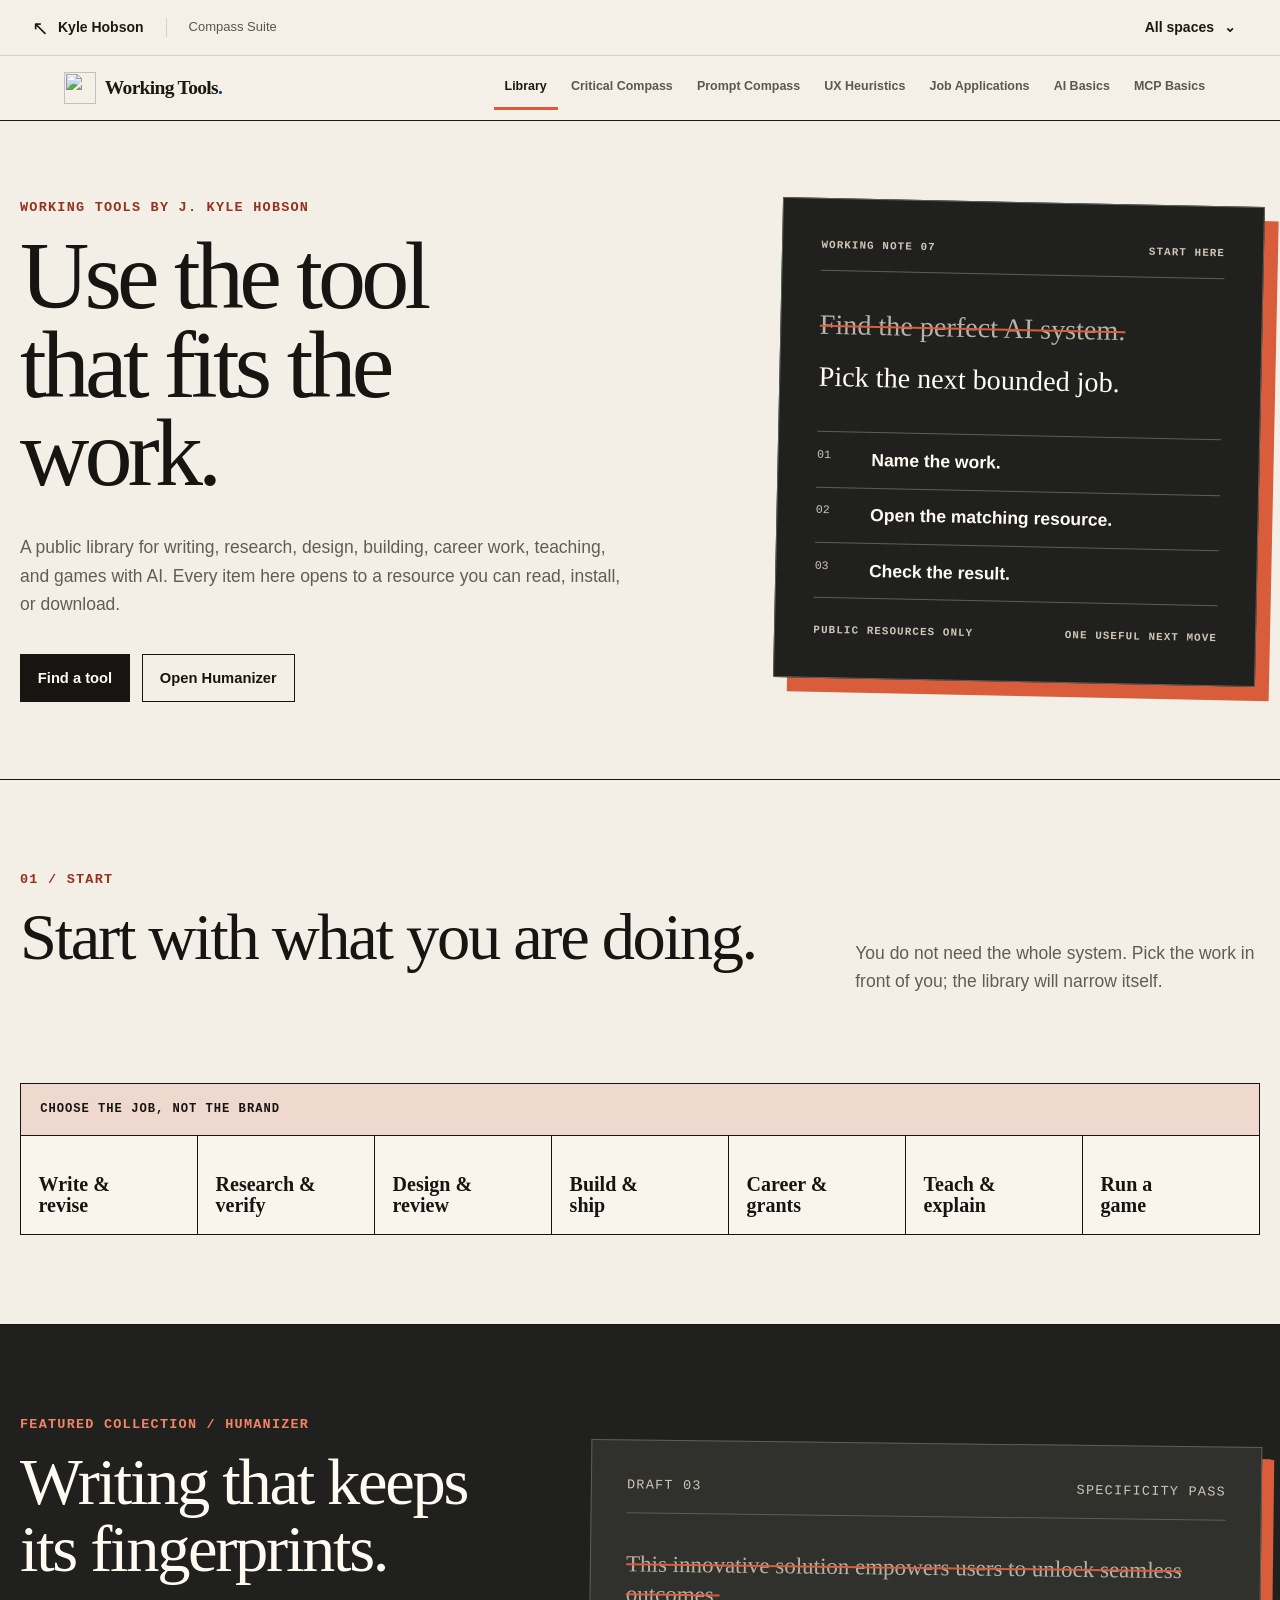
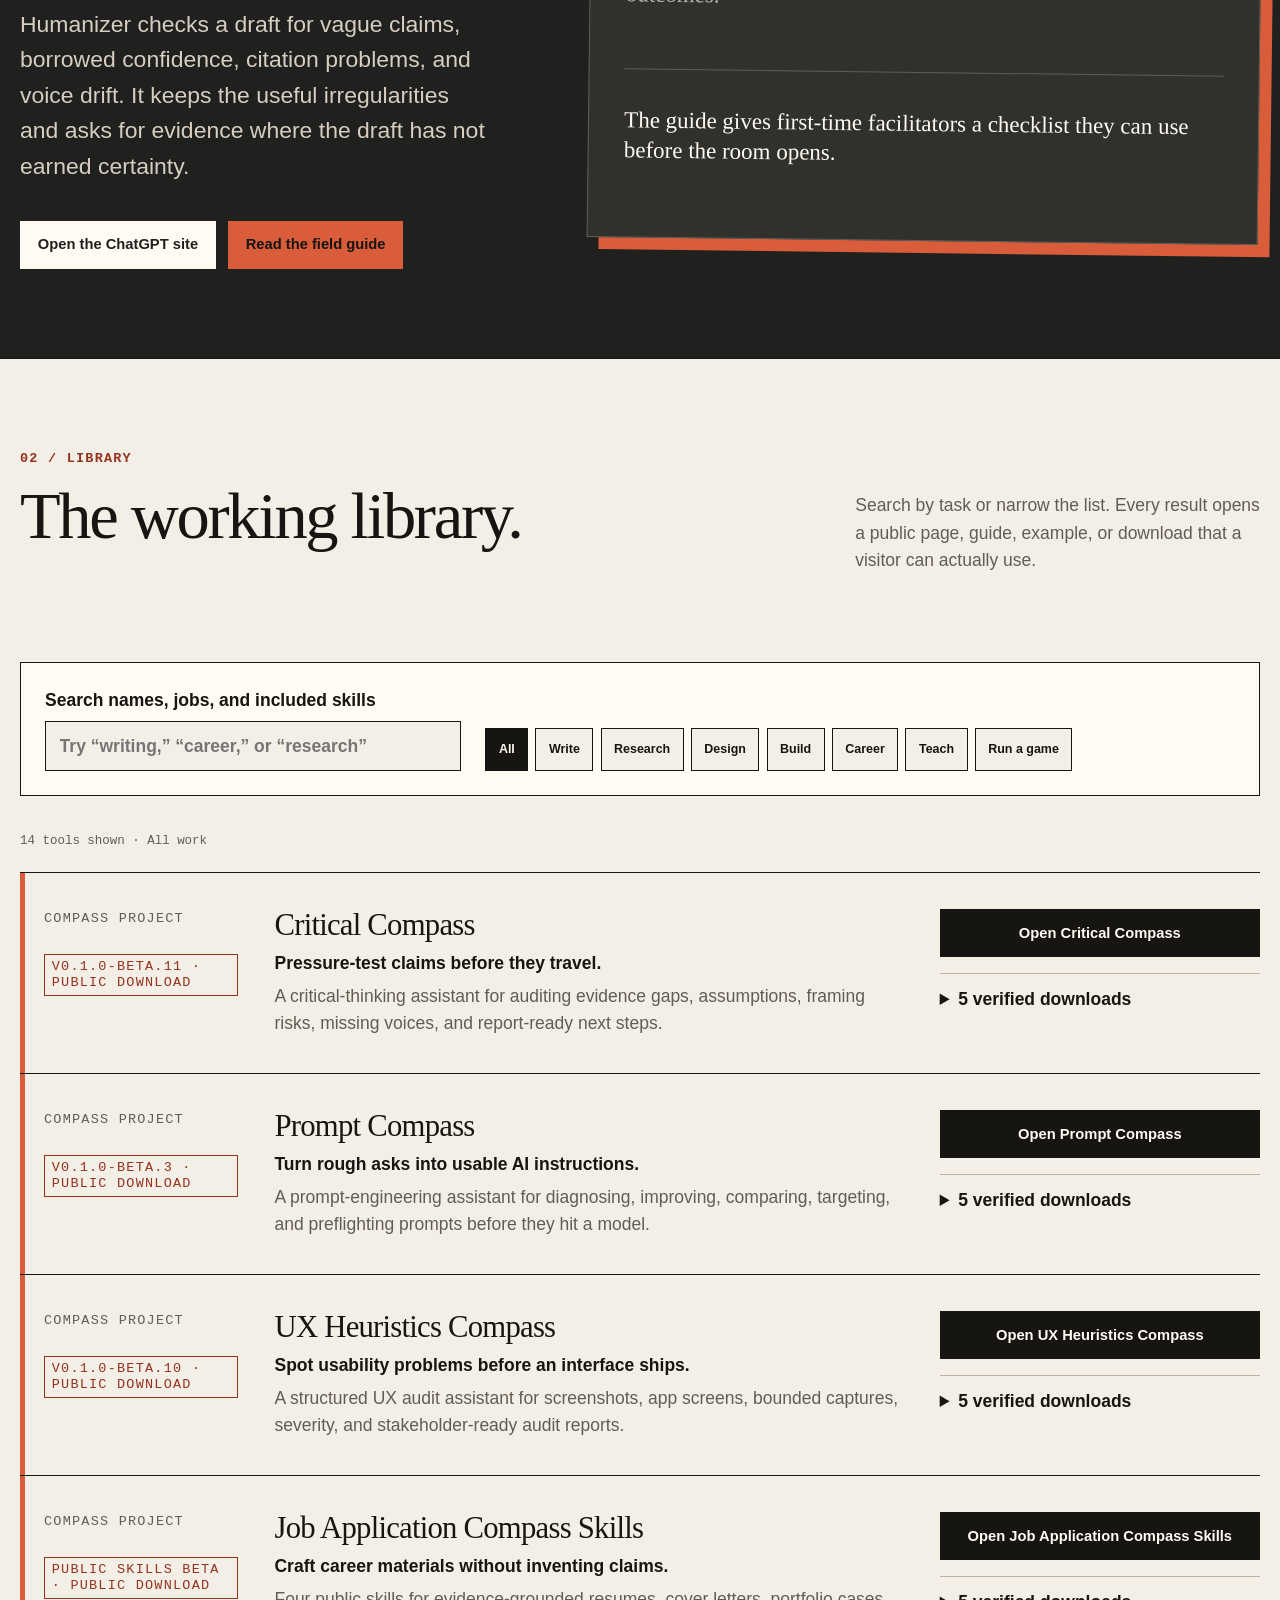
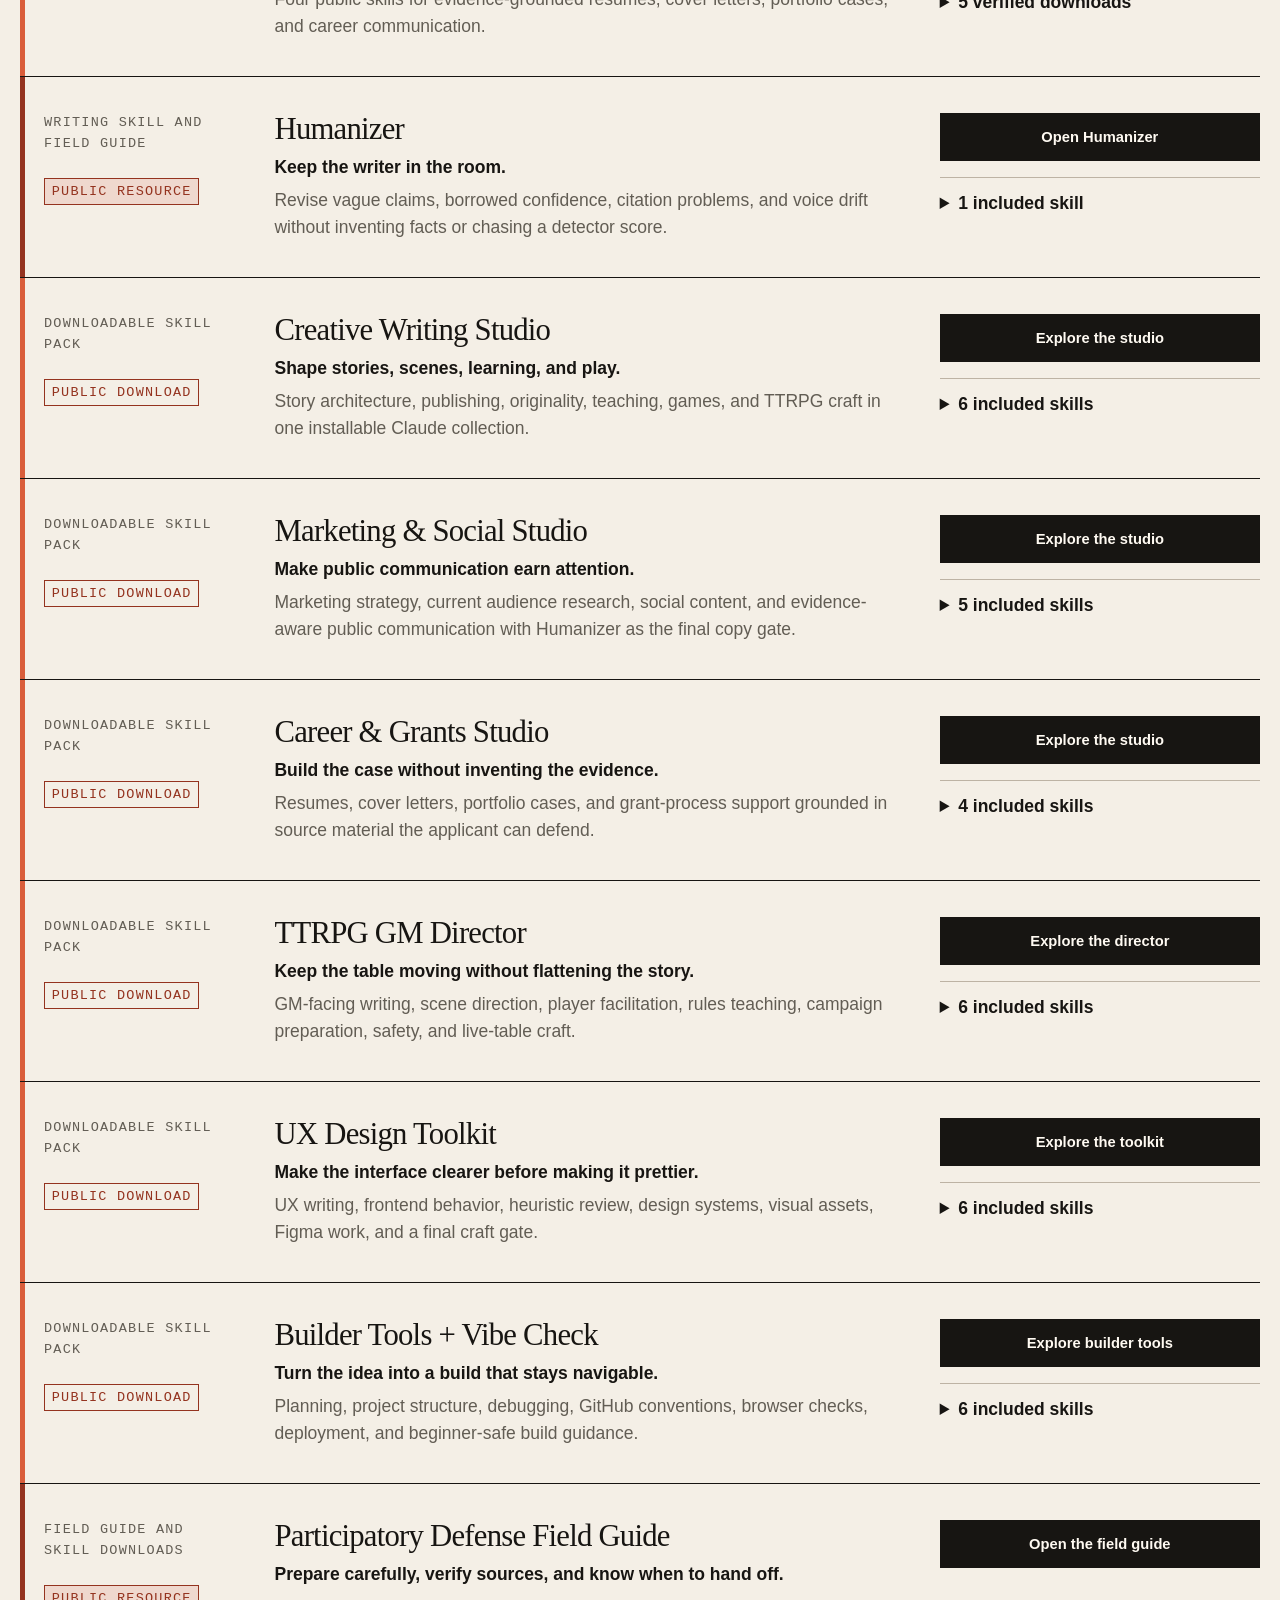
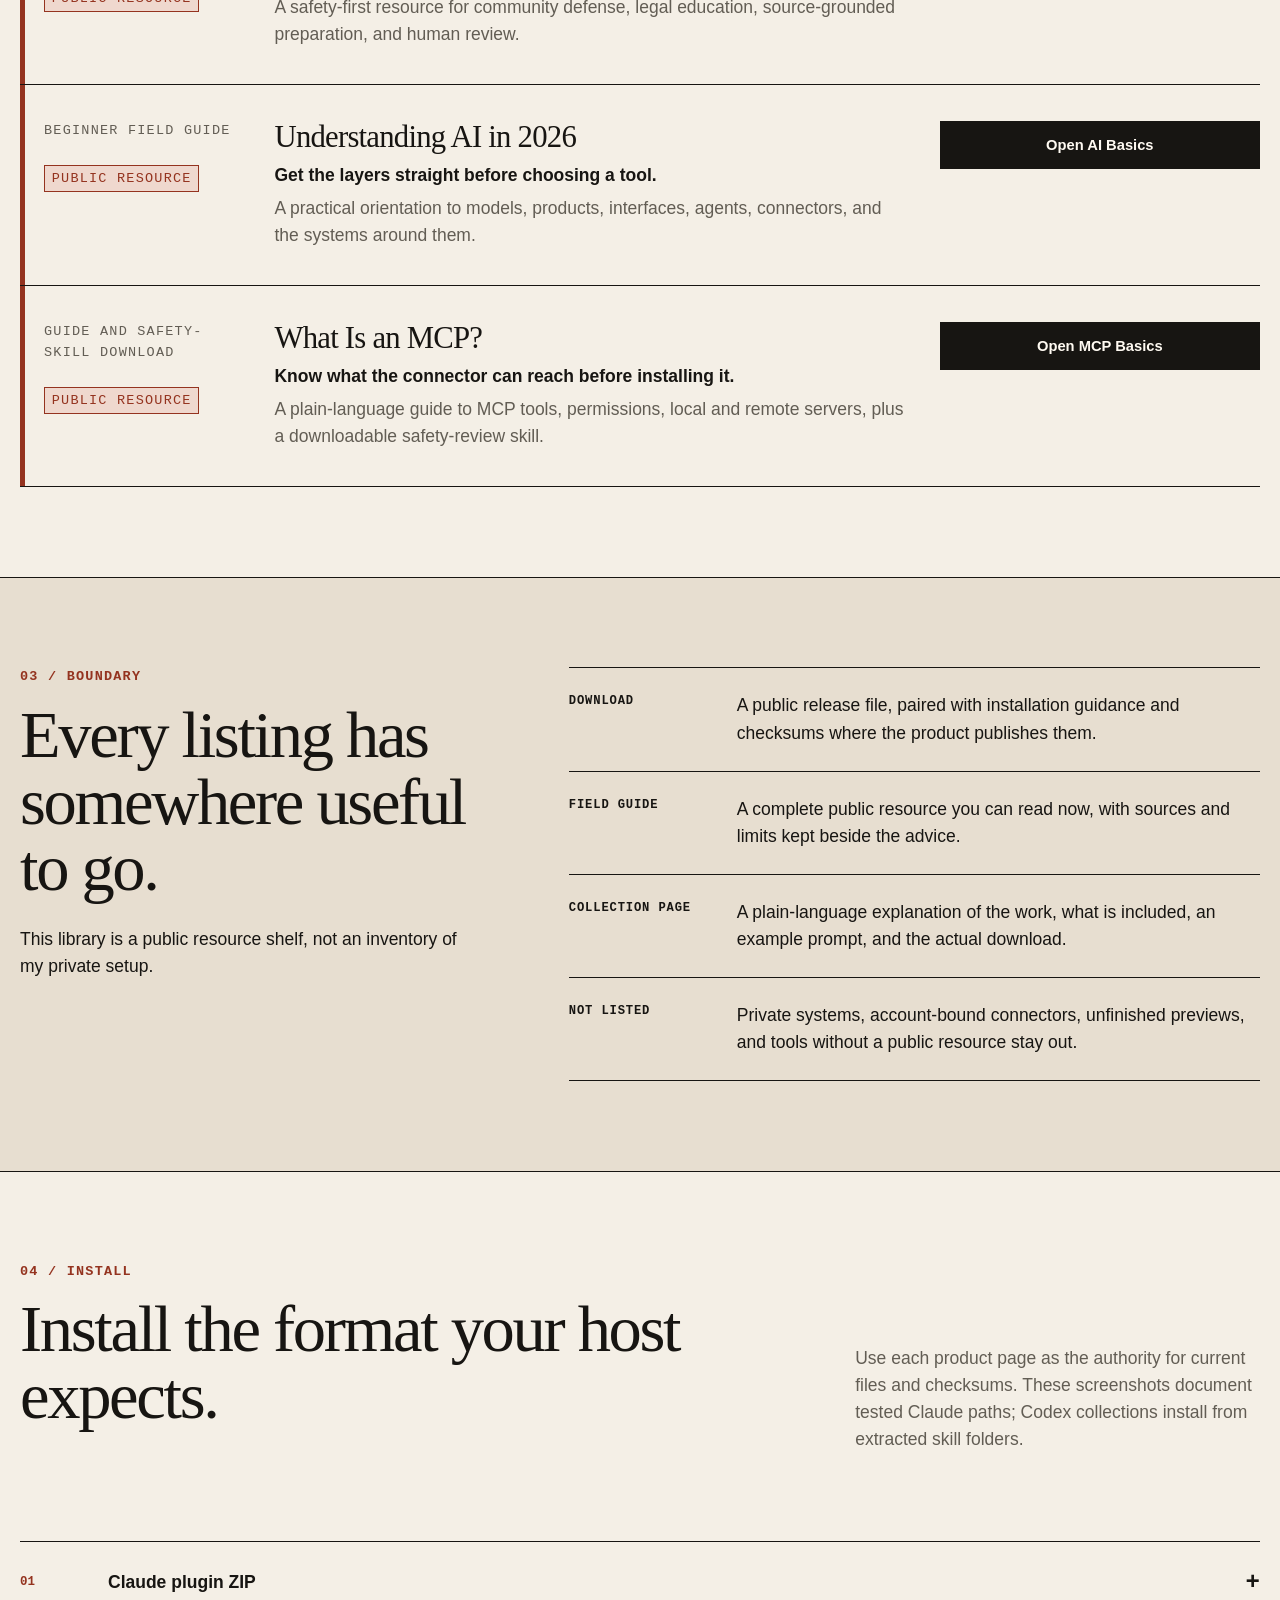
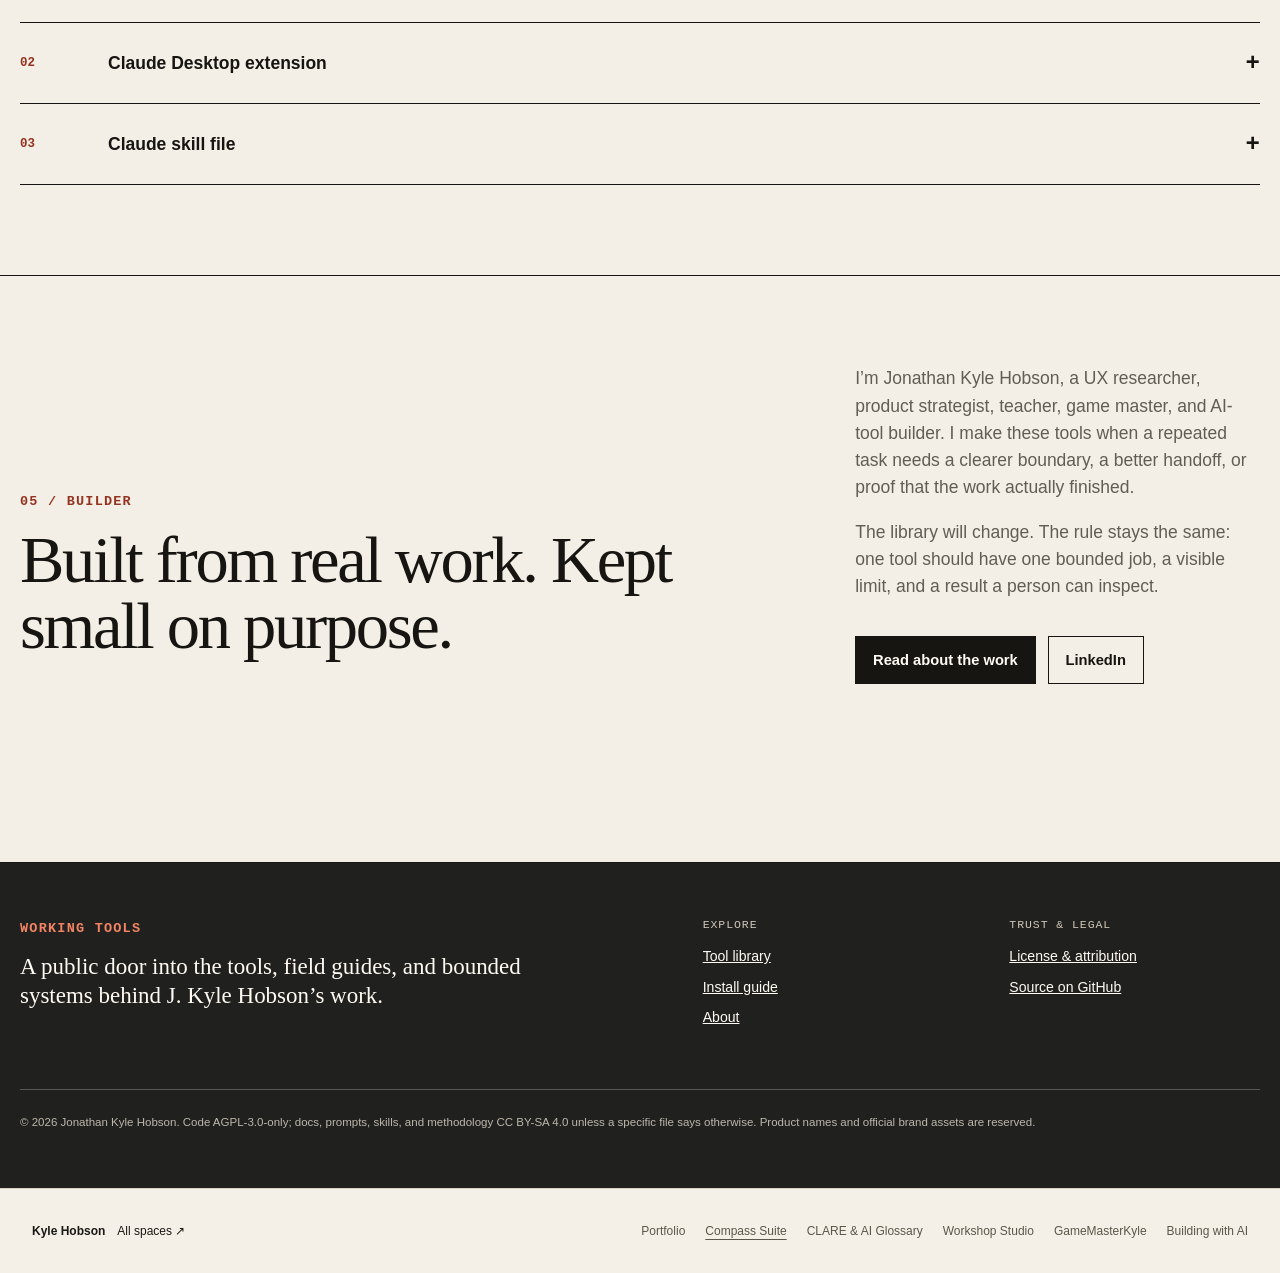
==== index.html @ 5b8cc77a "Theme shared navigation and add quiet cross-site footer" ====
<!DOCTYPE html>
<html lang="en">
<head>
  <meta charset="utf-8">
  <meta name="viewport" content="width=device-width, initial-scale=1">
  <title>Working Tools by J. Kyle Hobson</title>
  <meta name="description" content="A working library for writing, research, design, building, teaching, career work, and tabletop play with AI.">
  <link rel="canonical" href="https://jonathankhobson.github.io/compass-suite/">
  <meta property="og:type" content="website">
  <meta property="og:title" content="Working Tools by J. Kyle Hobson">
  <meta property="og:description" content="Use the tool that fits the work. Public downloads, practical field guides, and installable skill collections by J. Kyle Hobson.">
  <meta property="og:url" content="https://jonathankhobson.github.io/compass-suite/">
  <meta name="theme-color" content="#f4efe6">
  <link rel="icon" type="image/png" sizes="32x32" href="/compass-suite/assets/brand/working-tools-favicon-32.png">
  <link rel="apple-touch-icon" sizes="180x180" href="/compass-suite/assets/brand/working-tools-icon-180.png">
  <link rel="stylesheet" href="assets/css/main.css">
  <link rel="stylesheet" href="assets/css/network-frame.css">
<link rel="stylesheet" href="network/navigation.css?v=4"><script src="network/navigation.js?v=2" defer></script>
</head>
<body>
<!-- kh-network:start -->
<nav class="kh-network" data-kh-space="compass" aria-label="Kyle Hobson’s spaces">
  <div class="kh-inner">
    <a class="kh-home" href="https://jonathankhobson.github.io/portfolio/spaces/" aria-label="Kyle Hobson, all spaces home"><span class="kh-home-symbol" aria-hidden="true">↖</span>Kyle Hobson</a>
    <span class="kh-current">Compass Suite</span>
    <details class="kh-menu"><summary>All spaces <span class="kh-caret" aria-hidden="true">⌄</span></summary>
      <div class="kh-panel"><div class="kh-panel-top"><a href="https://jonathankhobson.github.io/portfolio/spaces/">All spaces home →</a><p class="kh-note">Work, tools, learning, and play.</p></div>
        <div class="kh-destinations"><a class="kh-destination" href="https://jonathankhobson.github.io/portfolio/"><strong>Portfolio</strong><small>Design, research, AI &amp; learning</small></a><a class="kh-destination" href="https://jonathankhobson.github.io/compass-suite/" aria-current="location"><strong>Compass Suite<em>Here</em></strong><small>Practical tools for your next task</small></a><a class="kh-destination" href="https://jonathankhobson.github.io/AI/#/"><strong>CLARE &amp; AI Glossary</strong><small>Prompting tools &amp; the AI glossary</small></a><a class="kh-destination" href="https://jonathankhobson.github.io/portfolio/workshop-studio/"><strong>Workshop Studio</strong><small>Explore the studio, then open the app</small></a><a class="kh-destination" href="https://jonathankhobson.github.io/gm/"><strong>GameMasterKyle</strong><small>Tabletop adventures &amp; creative work</small></a><a class="kh-destination" href="https://kyle-learning-to-build-with-ai.jkylehobson.chatgpt.site/"><strong>Building with AI</strong><small>The story behind the evolving work</small></a></div>
      </div>
    </details>
  </div>
</nav>
<!-- kh-network:end -->



  <a class="skip-link" href="#main">Skip to the work</a>

  <header class="site-header">
    <a class="brand-link" href="#top" aria-label="Working Tools home">
      <span class="work-mark" aria-hidden="true"></span>
      <span>Working Tools</span>
    </a>
    <span class="header-note">by J. Kyle Hobson</span>
    <button class="menu-toggle" type="button" aria-expanded="false" aria-controls="site-nav" data-menu-toggle>Menu</button>
    <nav class="site-nav" id="site-nav" data-site-nav aria-label="Primary navigation">
      <ul class="site-nav-list">
        <li><a href="#work">Start with the work</a></li>
        <li><a href="#library">Library</a></li>
        <li><a href="#install">Install</a></li>
        <li><a href="#about">About</a></li>
      </ul>
    </nav>
  </header>

  <main id="main">
    <section class="hero" id="top" aria-labelledby="hero-title">
      <div class="hero-copy">
        <p class="eyebrow">Working Tools by J. Kyle Hobson</p>
        <h1 id="hero-title">Use the tool that fits the work.</h1>
        <p class="hero-lede">A public library for writing, research, design, building, career work, teaching, and games with AI. Every item here opens to a resource you can read, install, or download.</p>
        <div class="button-row">
          <a class="button button-primary" href="#library">Find a tool</a>
          <a class="button button-quiet" href="https://humanizer-writing-tools.jkylehobson.chatgpt.site">Open Humanizer</a>
        </div>
      </div>
      <aside class="hero-specimen" aria-label="How to use the Working Tools library">
        <div class="specimen-topline"><span>Working note 07</span><span>Start here</span></div>
        <p class="specimen-before">Find the perfect AI system.</p>
        <p class="specimen-after">Pick the next bounded job.</p>
        <ol class="specimen-steps">
          <li><span>01</span><strong>Name the work.</strong></li>
          <li><span>02</span><strong>Open the matching resource.</strong></li>
          <li><span>03</span><strong>Check the result.</strong></li>
        </ol>
        <p class="specimen-foot"><span>Public resources only</span><span>One useful next move</span></p>
      </aside>
    </section>

    <section class="section-block" id="work" aria-labelledby="work-title">
      <div class="section-inner">
        <div class="section-heading">
          <div>
            <p class="section-index">01 / Start</p>
            <h2 id="work-title">Start with what you are doing.</h2>
          </div>
          <p>You do not need the whole system. Pick the work in front of you; the library will narrow itself.</p>
        </div>
        <div class="task-index">
          <p class="task-index-title">Choose the job, not the brand</p>
          <div class="task-grid">
            <a class="task-link" href="#library" data-job-link="write">Write &amp;<br>revise</a>
            <a class="task-link" href="#library" data-job-link="research">Research &amp;<br>verify</a>
            <a class="task-link" href="#library" data-job-link="design">Design &amp;<br>review</a>
            <a class="task-link" href="#library" data-job-link="build">Build &amp;<br>ship</a>
            <a class="task-link" href="#library" data-job-link="career">Career &amp;<br>grants</a>
            <a class="task-link" href="#library" data-job-link="teach">Teach &amp;<br>explain</a>
            <a class="task-link" href="#library" data-job-link="table">Run a<br>game</a>
          </div>
        </div>
      </div>
    </section>

    <section class="section-block featured-section" aria-labelledby="humanizer-title">
      <div class="section-inner featured-layout">
        <div class="featured-copy">
          <p class="eyebrow">Featured collection / Humanizer</p>
          <h2 id="humanizer-title">Writing that keeps its fingerprints.</h2>
          <p>Humanizer checks a draft for vague claims, borrowed confidence, citation problems, and voice drift. It keeps the useful irregularities and asks for evidence where the draft has not earned certainty.</p>
          <div class="button-row">
            <a class="button button-light" href="https://humanizer-writing-tools.jkylehobson.chatgpt.site">Open the ChatGPT site</a>
            <a class="button button-signal" href="https://jonathankhobson.github.io/shareables/s/humanizer-writing-enhancement/">Read the field guide</a>
          </div>
        </div>
        <article class="revision-specimen" aria-label="Humanizer revision example">
          <div>
            <p class="meta-line"><span>Draft 03</span><span>specificity pass</span></p>
            <p class="revision-draft">This innovative solution empowers users to unlock seamless outcomes.</p>
            <p class="revision-result">The guide gives first-time facilitators a checklist they can use before the room opens.</p>
          </div>
        </article>
      </div>
    </section>

    <section class="section-block" id="library" aria-labelledby="library-title">
      <div class="section-inner">
        <div class="section-heading">
          <div>
            <p class="section-index">02 / Library</p>
            <h2 id="library-title">The working library.</h2>
          </div>
          <p>Search by task or narrow the list. Every result opens a public page, guide, example, or download that a visitor can actually use.</p>
        </div>

        <div class="library-controls" role="search" aria-label="Library filters">
          <label class="search-field">
            Search names, jobs, and included skills
            <input id="library-search" type="search" placeholder="Try “writing,” “career,” or “research”" autocomplete="off" data-library-search>
          </label>
          <div>
            <span class="sr-only" id="filter-label">Filter library by job</span>
            <div class="filter-group" role="group" aria-labelledby="filter-label">
              <button class="filter-button" type="button" aria-pressed="true" data-library-filter="all">All</button>
              <button class="filter-button" type="button" aria-pressed="false" data-library-filter="write">Write</button>
              <button class="filter-button" type="button" aria-pressed="false" data-library-filter="research">Research</button>
              <button class="filter-button" type="button" aria-pressed="false" data-library-filter="design">Design</button>
              <button class="filter-button" type="button" aria-pressed="false" data-library-filter="build">Build</button>
              <button class="filter-button" type="button" aria-pressed="false" data-library-filter="career">Career</button>
              <button class="filter-button" type="button" aria-pressed="false" data-library-filter="teach">Teach</button>
              <button class="filter-button" type="button" aria-pressed="false" data-library-filter="table">Run a game</button>
            </div>
          </div>
        </div>

        <p class="results-status" aria-live="polite" data-library-status>Loading the library…</p>
        <div class="library-list" data-library-list></div>
        <p class="empty-state" data-library-empty hidden>No tools match those filters. Clear a filter or try a different word.</p>
        <p class="error-state" data-library-error hidden>The full library did not load. The featured tools and public links above still work.</p>
        <noscript>
          <p class="error-state">JavaScript is off. You can still open <a href="https://humanizer-writing-tools.jkylehobson.chatgpt.site">Humanizer</a>, <a href="https://jonathankhobson.github.io/critical-compass/">Critical Compass</a>, <a href="https://jonathankhobson.github.io/prompt-compass/">Prompt Compass</a>, and <a href="https://jonathankhobson.github.io/ux-heuristic-compass/">UX Heuristics Compass</a>.</p>
        </noscript>
      </div>
    </section>

    <section class="section-block trust-section" aria-labelledby="trust-title">
      <div class="section-inner trust-layout">
        <div>
          <p class="section-index">03 / Boundary</p>
          <h2 id="trust-title">Every listing has somewhere useful to go.</h2>
          <p>This library is a public resource shelf, not an inventory of my private setup.</p>
        </div>
        <div class="trust-points">
          <div class="trust-point"><strong>Download</strong><p>A public release file, paired with installation guidance and checksums where the product publishes them.</p></div>
          <div class="trust-point"><strong>Field guide</strong><p>A complete public resource you can read now, with sources and limits kept beside the advice.</p></div>
          <div class="trust-point"><strong>Collection page</strong><p>A plain-language explanation of the work, what is included, an example prompt, and the actual download.</p></div>
          <div class="trust-point"><strong>Not listed</strong><p>Private systems, account-bound connectors, unfinished previews, and tools without a public resource stay out.</p></div>
        </div>
      </div>
    </section>

    <section class="section-block" id="install" aria-labelledby="install-title">
      <div class="section-inner">
        <div class="section-heading">
          <div>
            <p class="section-index">04 / Install</p>
            <h2 id="install-title">Install the format your host expects.</h2>
          </div>
          <p>Use each product page as the authority for current files and checksums. These screenshots document tested Claude paths; Codex collections install from extracted skill folders.</p>
        </div>
        <div class="install-stack">
          <details>
            <summary><span class="install-number">01</span><strong>Claude plugin ZIP</strong><span class="sr-only">Show steps</span></summary>
            <div class="install-content">
              <ol><li>Open Claude and choose <strong>Customize</strong>.</li><li>Open personal plugins and choose the add menu.</li><li>Upload the local plugin ZIP, then verify the installed collection.</li></ol>
              <div class="install-gallery">
                <figure class="install-shot"><img src="assets/install-guide/plugin/plugin-02-customize.png" loading="lazy" alt="Claude sidebar with Customize selected."><figcaption>Open Customize.</figcaption></figure>
                <figure class="install-shot"><img src="assets/install-guide/plugin/plugin-06-upload-plugin-menu.png" loading="lazy" alt="Claude plugin menu with the upload option visible."><figcaption>Choose the local upload path.</figcaption></figure>
                <figure class="install-shot"><img src="assets/install-guide/plugin/plugin-09-installed.png" loading="lazy" alt="Claude plugin view showing an installed plugin."><figcaption>Confirm the collection is installed.</figcaption></figure>
              </div>
            </div>
          </details>
          <details>
            <summary><span class="install-number">02</span><strong>Claude Desktop extension</strong><span class="sr-only">Show steps</span></summary>
            <div class="install-content">
              <ol><li>Download the <code>.mcpb</code> release asset.</li><li>Open Claude Desktop settings and choose Extensions.</li><li>Drop in the file, review its permissions, and confirm installation.</li></ol>
              <div class="install-gallery">
                <figure class="install-shot"><img src="assets/install-guide/mcpb/mcpb-01-download.png" loading="lazy" alt="GitHub release page with an MCPB file in the download assets."><figcaption>Download the MCPB release asset.</figcaption></figure>
                <figure class="install-shot"><img src="assets/install-guide/mcpb/mcpb-03-extensions.png" loading="lazy" alt="Claude Desktop settings open to Extensions."><figcaption>Open Extensions.</figcaption></figure>
                <figure class="install-shot"><img src="assets/install-guide/mcpb/mcpb-05-installed.png" loading="lazy" alt="Claude Desktop showing an installed extension."><figcaption>Review and confirm the installed extension.</figcaption></figure>
              </div>
            </div>
          </details>
          <details>
            <summary><span class="install-number">03</span><strong>Claude skill file</strong><span class="sr-only">Show steps</span></summary>
            <div class="install-content">
              <ol><li>Open Claude Skills.</li><li>Choose the add button, then upload a <code>.skill</code> file.</li><li>Confirm the skill appears in the installed list.</li></ol>
              <div class="install-gallery">
                <figure class="install-shot"><img src="assets/install-guide/skill/skill-01-open-skills.png" loading="lazy" alt="Claude Skills screen."><figcaption>Open Skills.</figcaption></figure>
                <figure class="install-shot"><img src="assets/install-guide/skill/skill-03-upload-skill-menu.png" loading="lazy" alt="Claude skill menu showing the upload option."><figcaption>Choose Upload skill.</figcaption></figure>
                <figure class="install-shot"><img src="assets/install-guide/skill/skill-05-installed.png" loading="lazy" alt="Claude showing an installed skill."><figcaption>Confirm the skill is available.</figcaption></figure>
              </div>
            </div>
          </details>
        </div>
      </div>
    </section>

    <section class="section-block" id="about" aria-labelledby="about-title">
      <div class="section-inner section-heading">
        <div>
          <p class="section-index">05 / Builder</p>
          <h2 id="about-title">Built from real work. Kept small on purpose.</h2>
        </div>
        <div>
          <p>I’m Jonathan Kyle Hobson, a UX researcher, product strategist, teacher, game master, and AI-tool builder. I make these tools when a repeated task needs a clearer boundary, a better handoff, or proof that the work actually finished.</p>
          <p>The library will change. The rule stays the same: one tool should have one bounded job, a visible limit, and a result a person can inspect.</p>
          <div class="button-row"><a class="button button-primary" href="about/">Read about the work</a><a class="button button-quiet" href="https://www.linkedin.com/in/jonathankylehobson/" rel="me">LinkedIn</a></div>
        </div>
      </div>
    </section>
  </main>

  <footer class="site-footer">
    <div class="site-footer-inner">
      <div><p class="eyebrow">Working Tools</p><p class="footer-statement">A public door into the tools, field guides, and bounded systems behind J. Kyle Hobson’s work.</p></div>
      <nav class="footer-group" aria-label="Explore"><h2>Explore</h2><a href="#library">Tool library</a><a href="#install">Install guide</a><a href="about/">About</a></nav>
      <nav class="footer-group" aria-label="Trust and legal"><h2>Trust &amp; legal</h2><a href="license/">License &amp; attribution</a><a href="https://github.com/JonathanKHobson/compass-suite">Source on GitHub</a></nav>
      <p class="footer-legal">© 2026 Jonathan Kyle Hobson. Code AGPL-3.0-only; docs, prompts, skills, and methodology CC BY-SA 4.0 unless a specific file says otherwise. Product names and official brand assets are reserved.</p>
    </div>
  </footer>
  <script type="module" src="assets/js/network-frame.js"></script>
  <script type="module" src="assets/js/main.js"></script>
<!-- kh-footer:start -->
<nav class="kh-footer" data-kh-space="compass" aria-label="Explore Kyle Hobson’s other spaces">
  <div class="kh-footer-inner"><a class="kh-footer-home" href="https://jonathankhobson.github.io/portfolio/spaces/">Kyle Hobson <span>All spaces ↗</span></a>
  <div class="kh-footer-links"><a href="https://jonathankhobson.github.io/portfolio/">Portfolio</a><a href="https://jonathankhobson.github.io/compass-suite/" aria-current="location">Compass Suite</a><a href="https://jonathankhobson.github.io/AI/#/">CLARE &amp; AI Glossary</a><a href="https://jonathankhobson.github.io/portfolio/workshop-studio/">Workshop Studio</a><a href="https://jonathankhobson.github.io/gm/">GameMasterKyle</a><a href="https://kyle-learning-to-build-with-ai.jkylehobson.chatgpt.site/">Building with AI</a></div></div>
</nav>
<!-- kh-footer:end -->
</body>
</html>
---- assets/css/main.css ----
@import url("tokens.css");
@import url("base.css");
@import url("layout.css");
@import url("components.css");
@import url("collection.css");
@import url("responsive.css");
---- assets/css/network-frame.css ----
/* Canonical Working Tools frame shared by every public route. */
:root {
  --network-paper: #f5f0e7;
  --network-cream: #fffaf2;
  --network-ink: #1b1915;
  --network-muted: #5c584f;
  --network-line: #c8bda9;
  --network-signal: #d95d3a;
  --network-identity: #0f3f78;
  --network-sans: -apple-system, BlinkMacSystemFont, "Segoe UI", Roboto, Helvetica, Arial, sans-serif;
  --network-display: Georgia, "Times New Roman", serif;
  --network-nav-height: 64px;
}

.network-nav,
.network-nav * {
  box-sizing: border-box;
}

.network-nav {
  background: rgb(245 240 231 / 97%) !important;
  border: 0 !important;
  border-bottom: 1px solid var(--network-ink) !important;
  border-radius: 0 !important;
  box-shadow: none !important;
  color: var(--network-ink) !important;
  display: block !important;
  font-family: var(--network-sans) !important;
  height: auto !important;
  margin: 0 !important;
  max-width: none !important;
  min-height: var(--network-nav-height) !important;
  padding: 0 !important;
  position: sticky !important;
  top: 0 !important;
  width: 100% !important;
  z-index: 1500 !important;
}

.network-nav-inner {
  align-items: center !important;
  display: flex !important;
  gap: 1.25rem !important;
  margin: 0 !important;
  max-width: none !important;
  min-height: var(--network-nav-height) !important;
  padding: 0 clamp(1rem, 5vw, 4.5rem) !important;
  position: relative !important;
  width: 100% !important;
}

.network-nav-brand {
  align-items: center !important;
  color: var(--network-ink) !important;
  display: inline-flex !important;
  flex: 0 0 auto !important;
  font-family: var(--network-display) !important;
  font-size: 1.22rem !important;
  font-weight: 700 !important;
  letter-spacing: -0.035em !important;
  line-height: 1 !important;
  min-height: 44px !important;
  padding: 0 !important;
  text-decoration: none !important;
  gap: 0.55rem !important;
}

.network-nav-mark {
  display: block !important;
  flex: 0 0 auto !important;
  height: 32px !important;
  object-fit: contain !important;
  width: 32px !important;
}

.network-nav-wordmark {
  white-space: nowrap !important;
}

.network-nav-wordmark > span {
  color: var(--network-identity) !important;
}

.network-nav-links {
  align-items: center !important;
  display: flex !important;
  gap: 0.15rem !important;
  justify-content: flex-end !important;
  margin: 0 0 0 auto !important;
  min-width: 0 !important;
  padding: 0 !important;
}

.network-nav-link {
  align-items: center !important;
  background: transparent !important;
  border: 0 !important;
  border-bottom: 3px solid transparent !important;
  border-radius: 0 !important;
  color: var(--network-muted) !important;
  display: inline-flex !important;
  flex: 0 0 auto !important;
  font-family: var(--network-sans) !important;
  font-size: 0.78rem !important;
  font-weight: 650 !important;
  letter-spacing: 0 !important;
  line-height: 1.2 !important;
  min-height: 44px !important;
  padding: 0.65rem 0.68rem !important;
  text-decoration: none !important;
  text-transform: none !important;
  white-space: nowrap !important;
}

.network-nav-link:hover,
.network-nav-link:focus-visible,
.network-nav-link[aria-current="page"] {
  color: var(--network-ink) !important;
}

.network-nav-link[aria-current="page"] {
  border-bottom-color: var(--network-signal) !important;
}

.network-nav-toggle {
  align-items: center !important;
  background: transparent !important;
  border: 1px solid var(--network-ink) !important;
  border-radius: 0 !important;
  color: var(--network-ink) !important;
  cursor: pointer !important;
  display: none !important;
  font-family: var(--network-sans) !important;
  font-size: 0.82rem !important;
  font-weight: 700 !important;
  justify-content: center !important;
  line-height: 1 !important;
  margin: 0 0 0 auto !important;
  min-height: 44px !important;
  min-width: 64px !important;
  padding: 0.65rem 0.8rem !important;
}

@media (max-width: 1040px) {
  .network-nav-inner {
    flex-wrap: wrap !important;
    gap: 0 !important;
  }

  .network-nav-toggle {
    display: inline-flex !important;
  }

  .network-nav-links {
    background: var(--network-paper) !important;
    border-top: 1px solid var(--network-line) !important;
    display: grid !important;
    flex-basis: 100% !important;
    grid-template-columns: repeat(2, minmax(0, 1fr)) !important;
    margin: 0 !important;
    padding: 0.5rem 0 0.75rem !important;
    width: 100% !important;
  }

  .network-nav.network-nav-ready .network-nav-links {
    display: none !important;
  }

  .network-nav.network-nav-ready .network-nav-links.is-open {
    display: grid !important;
  }

  .network-nav-link {
    justify-content: flex-start !important;
    min-width: 0 !important;
    white-space: normal !important;
  }
}

@media (max-width: 560px) {
  .network-nav-links {
    grid-template-columns: 1fr !important;
  }
}
---- network/navigation.css ----
/* Same navigation identity and behavior; each space supplies its own palette. */
:root { --kh-bg:#f4f2e9; --kh-ink:#192b25; --kh-muted:#46564b; --kh-line:#c9cdc3; --kh-hover:#e2e6da; --kh-panel-bg:#fffef8; --kh-focus:#246247; }
body:has([data-kh-space="glossary"]), body:has([data-kh-space="workshop"]) { --kh-bg:#fff; --kh-ink:#20252b; --kh-muted:#515b69; --kh-line:#dce1e8; --kh-hover:#edf3ff; --kh-panel-bg:#fff; --kh-focus:#174dcc; }
body:has([data-kh-space="gm"]) { --kh-bg:#19231f; --kh-ink:#f7f3e6; --kh-muted:#c6cebf; --kh-line:#465348; --kh-hover:#2b3b30; --kh-panel-bg:#202d26; --kh-focus:#e7cf91; }
body:has([data-kh-space="compass"]) { --kh-bg:#f5f0e7; --kh-ink:#1b1915; --kh-muted:#5c554b; --kh-line:#d9d0c0; --kh-hover:#e9dfcf; --kh-panel-bg:#fffcf6; --kh-focus:#a33c20; }
body.edition-ai, body:has([data-kh-space="evolution"]) { --kh-ink:#332c2a; --kh-muted:#66514a; --kh-focus:#8b4934; --kh-hover:#eadfd4; }
/* Kyle Hobson's shared navigation. Product headers remain locally owned. */
:root { --kh-bar-height: 56px; }
.kh-network, .kh-network * { box-sizing: border-box; }
.kh-network {
  position: sticky; top: 0; z-index: 60; isolation: isolate;
  width: 100%; margin: 0; padding: 0; border: 0; border-bottom: 1px solid var(--kh-line);
  background: var(--kh-bg); color: var(--kh-ink); text-align: left;
  font: 400 14px/1.4 Arial, Helvetica, sans-serif; letter-spacing: normal;
}
.kh-network--flow { position: relative; }
.kh-network .kh-inner { max-width: 1440px; min-height: calc(var(--kh-bar-height) - 1px); margin: 0 auto; padding: 0 32px; display: flex; align-items: center; gap: 22px; }
.kh-network a { color: var(--kh-ink); text-decoration: none; border: 0; box-shadow: none; background: transparent; font: inherit; letter-spacing: normal; text-transform: none; }
.kh-network a::after { content: none; }
.kh-network .kh-home { display: inline-flex; align-items: center; gap: 9px; min-height: 44px; font-weight: 700; white-space: nowrap; }
.kh-network .kh-home-symbol { font-size: 20px; font-weight: 400; line-height: 1; }
.kh-network .kh-current { border-left: 1px solid var(--kh-line); padding-left: 22px; font-size: 13px; color: var(--kh-muted); }
.kh-network .kh-menu { position: static; margin: 0 0 0 auto; padding: 0; border: 0; background: transparent; }
.kh-network .kh-menu > summary { display: flex; align-items: center; justify-content: center; gap: 10px; list-style: none; min-height: 44px; padding: 0 12px; border: 0; border-radius: 4px; background: transparent; color: var(--kh-ink); cursor: pointer; font: 700 14px/1.4 Arial, Helvetica, sans-serif; }
.kh-network summary::-webkit-details-marker { display: none; }
.kh-network summary::after { content: none; }
.kh-network .kh-menu[open] > summary, .kh-network summary:hover { background: var(--kh-hover); }
.kh-network .kh-caret { display: inline-block; transition: transform 120ms; }
.kh-network .kh-menu[open] .kh-caret { transform: rotate(180deg); }
.kh-network .kh-menu:not([open]) .kh-panel { display: none; }
.kh-network .kh-panel { position: absolute; right: 24px; top: calc(100% + 8px); width: min(660px, calc(100% - 32px)); max-height: calc(100dvh - var(--kh-bar-height) - 24px); overflow-y: auto; overscroll-behavior: contain; padding: 20px; background: var(--kh-panel-bg); color: var(--kh-ink); border: 1px solid var(--kh-line); border-radius: 8px; box-shadow: 0 12px 36px #13251d26; }
.kh-network .kh-panel-top { display: flex; justify-content: space-between; gap: 12px; align-items: center; padding: 0 8px 12px; border-bottom: 1px solid var(--kh-line); }
.kh-network .kh-panel-top a { display: flex; align-items: center; min-height: 44px; font-weight: 700; text-decoration: underline; text-underline-offset: 4px; }
.kh-network .kh-note { max-width: 220px; color: var(--kh-muted); font-size: 12px; text-align: right; margin: 0; }
.kh-network .kh-destinations { display: grid; grid-template-columns: 1fr 1fr; gap: 4px; padding-top: 12px; }
.kh-network .kh-destination { display: block; min-height: 84px; border-radius: 4px; padding: 13px 12px; line-height: 1.4; }
.kh-network .kh-destination:hover, .kh-network .kh-destination[aria-current] { background: var(--kh-hover); }
.kh-network .kh-destination strong { display: block; font: 700 15px/1.4 Arial, Helvetica, sans-serif; color: var(--kh-ink); }
.kh-network .kh-destination small { display: block; font: 400 12px/1.5 Arial, Helvetica, sans-serif; color: var(--kh-muted); margin-top: 3px; }
.kh-network .kh-destination em { font: 400 11px/1.4 Arial, Helvetica, sans-serif; margin-left: 6px; color: var(--kh-muted); white-space: nowrap; }
.kh-network :is(a, summary):focus-visible { outline: 3px solid var(--kh-focus); outline-offset: 3px; }
@media (max-width: 640px) {
  :root { --kh-bar-height: 80px; }
  .kh-network .kh-inner { display: grid; grid-template-columns: minmax(0, 1fr) auto; grid-template-rows: 44px 25px; gap: 0 10px; padding: 4px 16px 6px; }
  .kh-network .kh-current { border: 0; padding: 0 0 0 27px; grid-column: 1; font-size: 12px; white-space: nowrap; overflow: hidden; text-overflow: ellipsis; max-width: 100%; }
  .kh-network .kh-menu { grid-column: 2; grid-row: 1 / 3; }
  .kh-network .kh-panel { right: 16px; padding: 12px; }
  .kh-network .kh-destinations { grid-template-columns: 1fr; gap: 2px; padding-top: 8px; }
  .kh-network .kh-destination { min-height: 68px; padding: 10px 12px; }
  .kh-network .kh-panel-top { padding: 0 8px 8px; }
}
@media (prefers-reduced-motion: reduce) { .kh-network .kh-caret { transition: none; } }

/* App and deep-reference pages reserve their strongest emphasis for the task. */
body:has(.kh-network--compact) { --kh-bar-height:44px; }
.kh-network--compact .kh-inner { min-height:43px; gap:16px; }
.kh-network--compact .kh-home, .kh-network--compact .kh-menu > summary { font-size:12px; font-weight:500; }
.kh-network--compact .kh-home-symbol { font-size:16px; }
.kh-network--compact .kh-current { font-size:12px; padding-left:16px; }
@media(max-width:640px) {
  .kh-network--compact .kh-inner { display:flex; padding:0 16px; min-height:43px; }
  .kh-network--compact .kh-current { display:none; }
}
/* Footer navigation stays in document flow and uses the same host palette. */
.kh-footer, .kh-footer * { box-sizing:border-box; }
.kh-footer { position:relative; background:var(--kh-bg); color:var(--kh-muted); border-top:1px solid var(--kh-line); font:400 12px/1.5 Arial,Helvetica,sans-serif; }
.kh-footer .kh-footer-inner { max-width:1440px; margin:auto; padding:20px 32px; display:flex; gap:24px; align-items:center; }
.kh-footer a { color:var(--kh-muted); text-decoration:none; border:0; box-shadow:none; background:none; min-height:44px; display:inline-flex; align-items:center; padding:6px 0; font:inherit; }
.kh-footer a::after { content:none; }
.kh-footer a:hover { color:var(--kh-ink); text-decoration:underline; text-underline-offset:4px; }
.kh-footer a:focus-visible { outline:3px solid var(--kh-focus); outline-offset:3px; }
.kh-footer .kh-footer-home { flex-shrink:0; font-weight:700; color:var(--kh-ink); gap:12px; }
.kh-footer-home span { font-weight:400; }
.kh-footer .kh-footer-links { display:flex; flex-wrap:wrap; column-gap:20px; margin-left:auto; }
.kh-footer a[aria-current] { text-decoration:underline; text-underline-offset:4px; }
@media(max-width:900px) { .kh-footer .kh-footer-inner { align-items:flex-start; flex-direction:column; gap:4px; } .kh-footer .kh-footer-links { margin:0; } }
@media(max-width:640px) { .kh-footer .kh-footer-inner { padding:16px; } .kh-footer .kh-footer-links { display:grid; grid-template-columns:1fr 1fr; width:100%; gap:0 20px; } }

/* Compass keeps its own tool navigation below the shared header. */
body:has(.kh-network) .network-nav { top: var(--kh-bar-height) !important; z-index: 40 !important; }
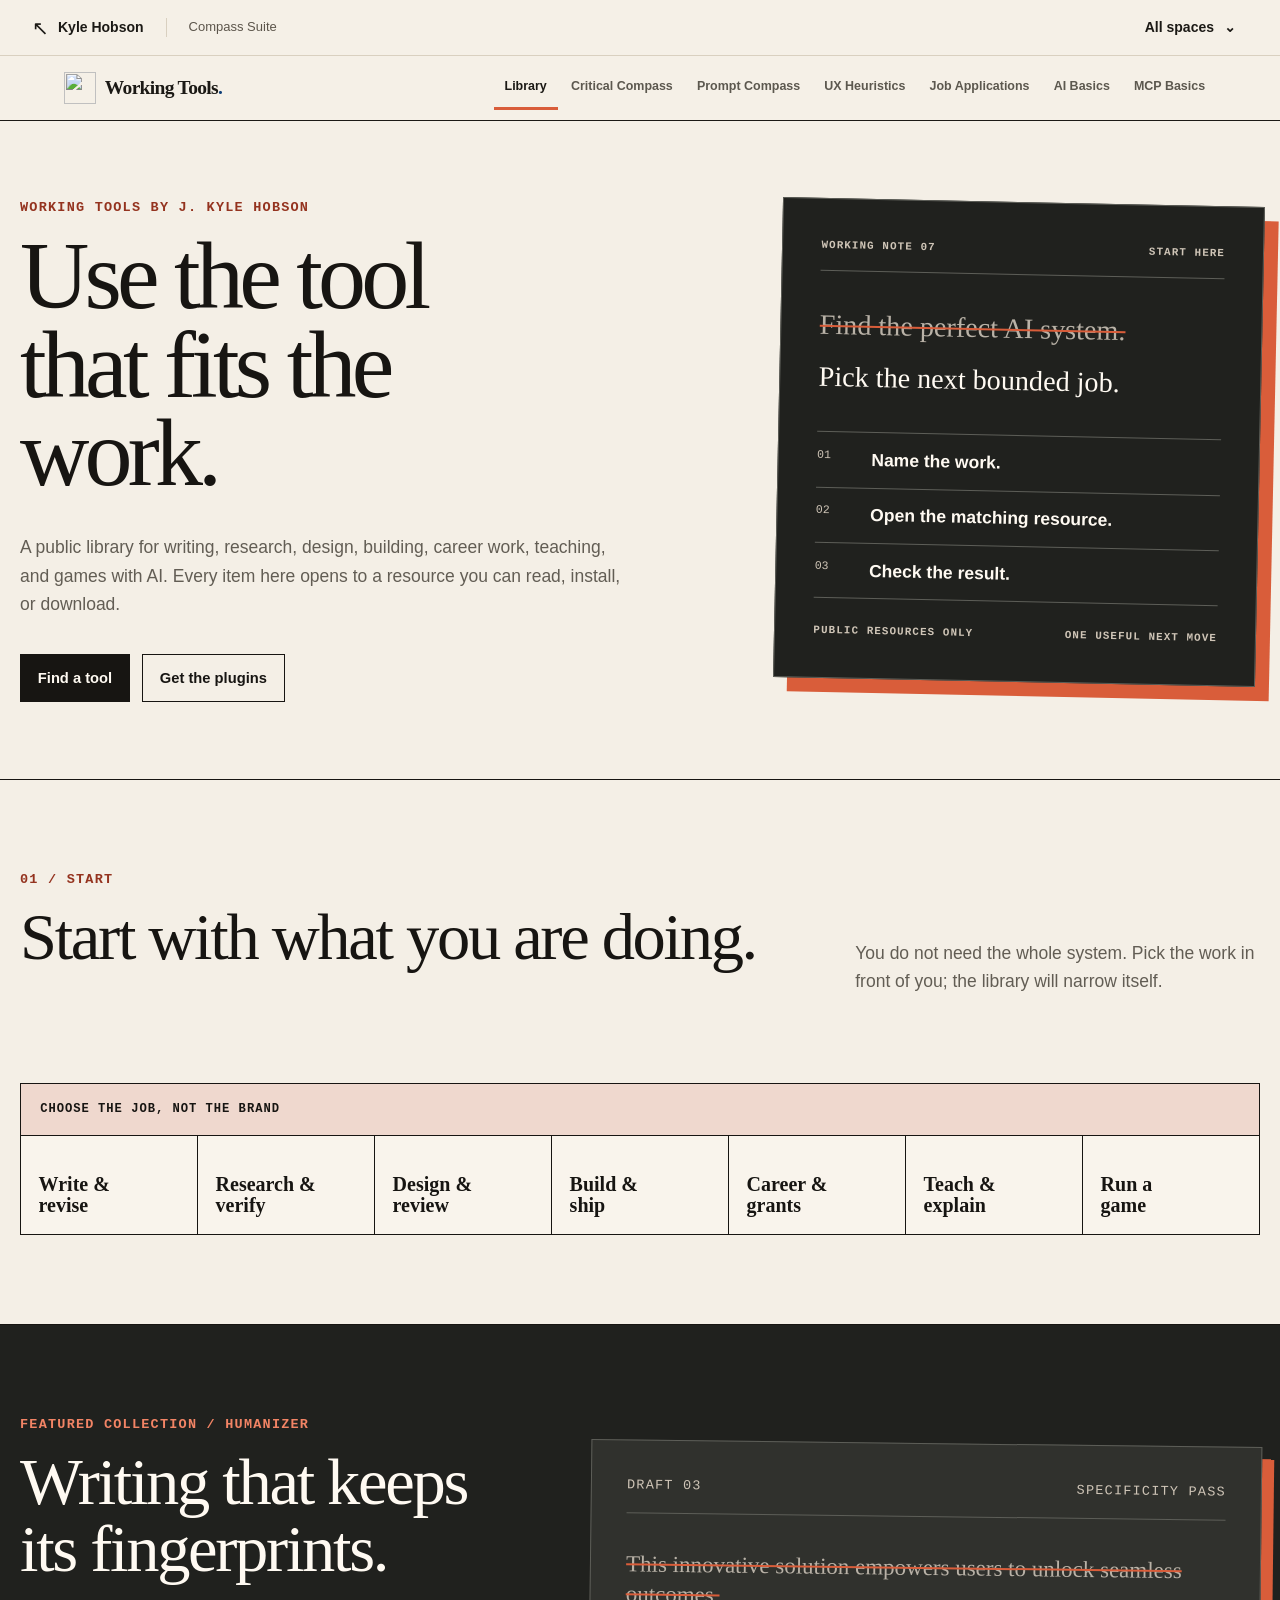
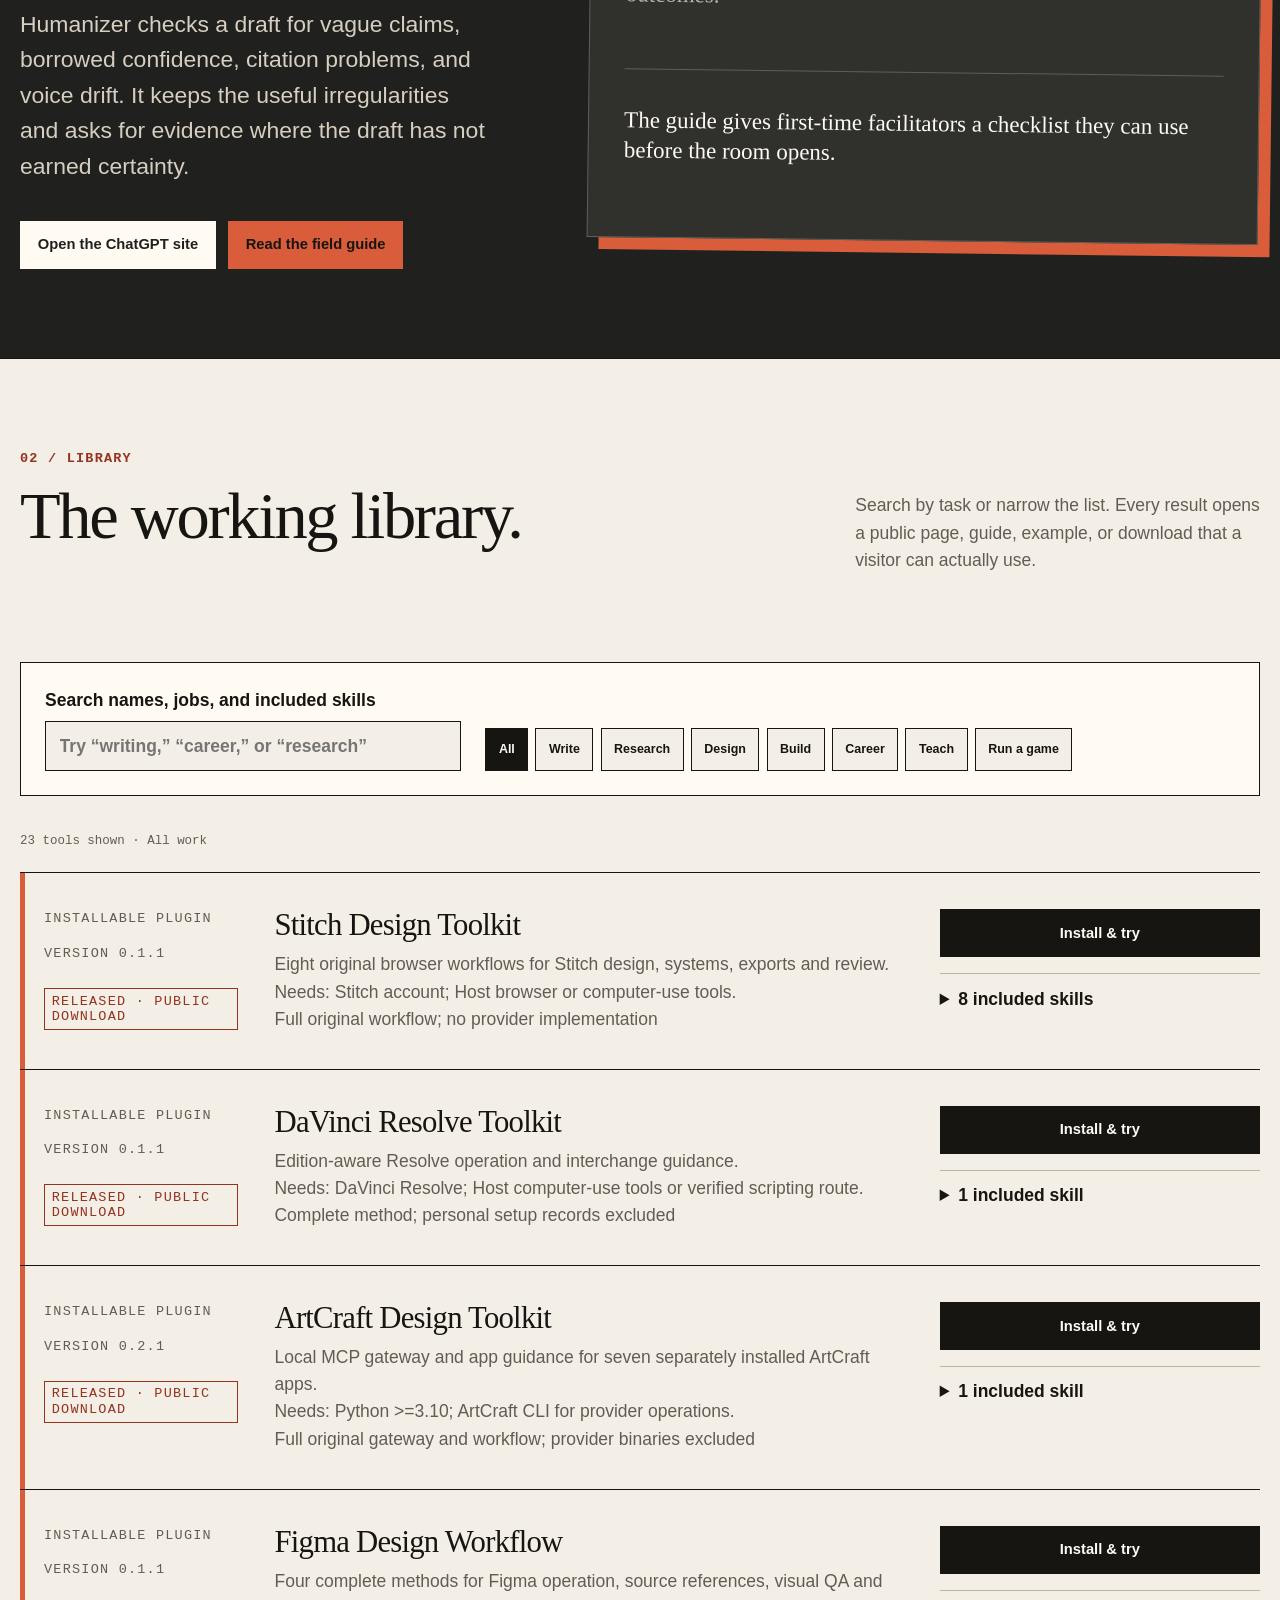
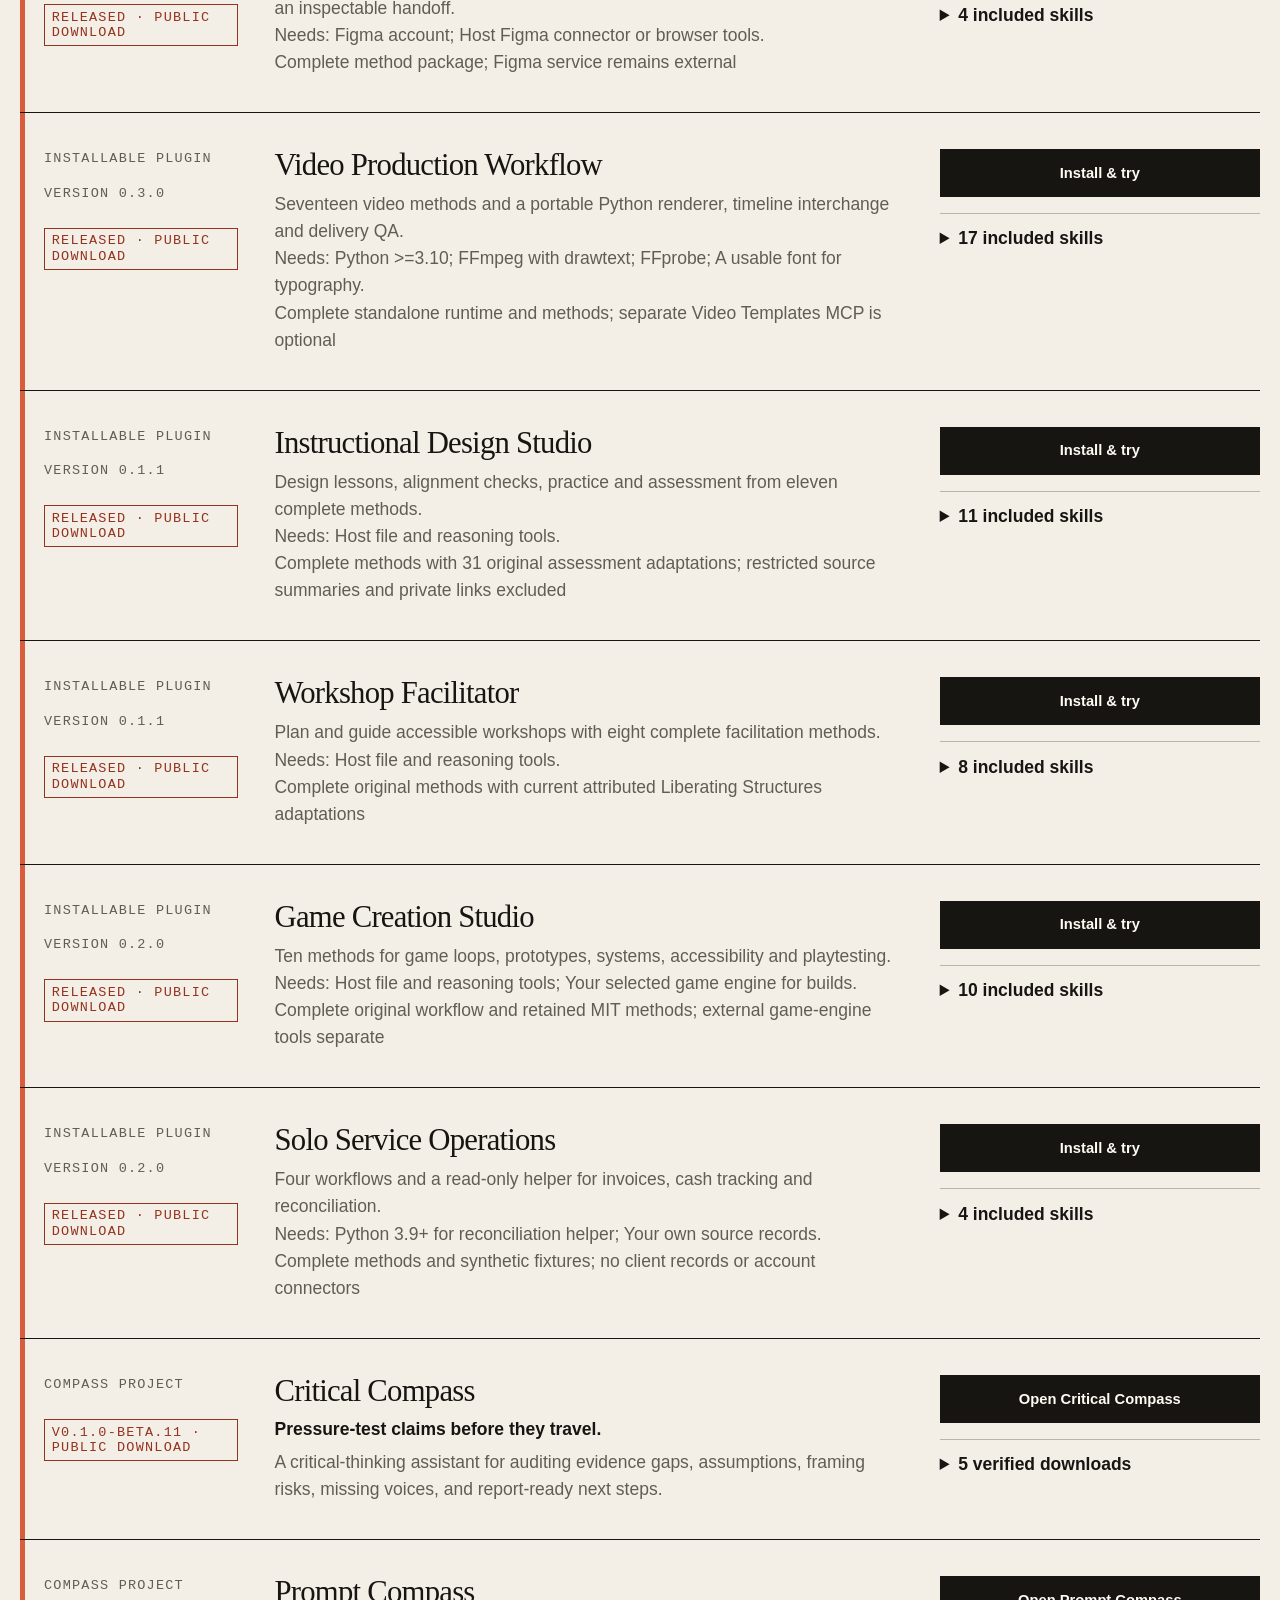
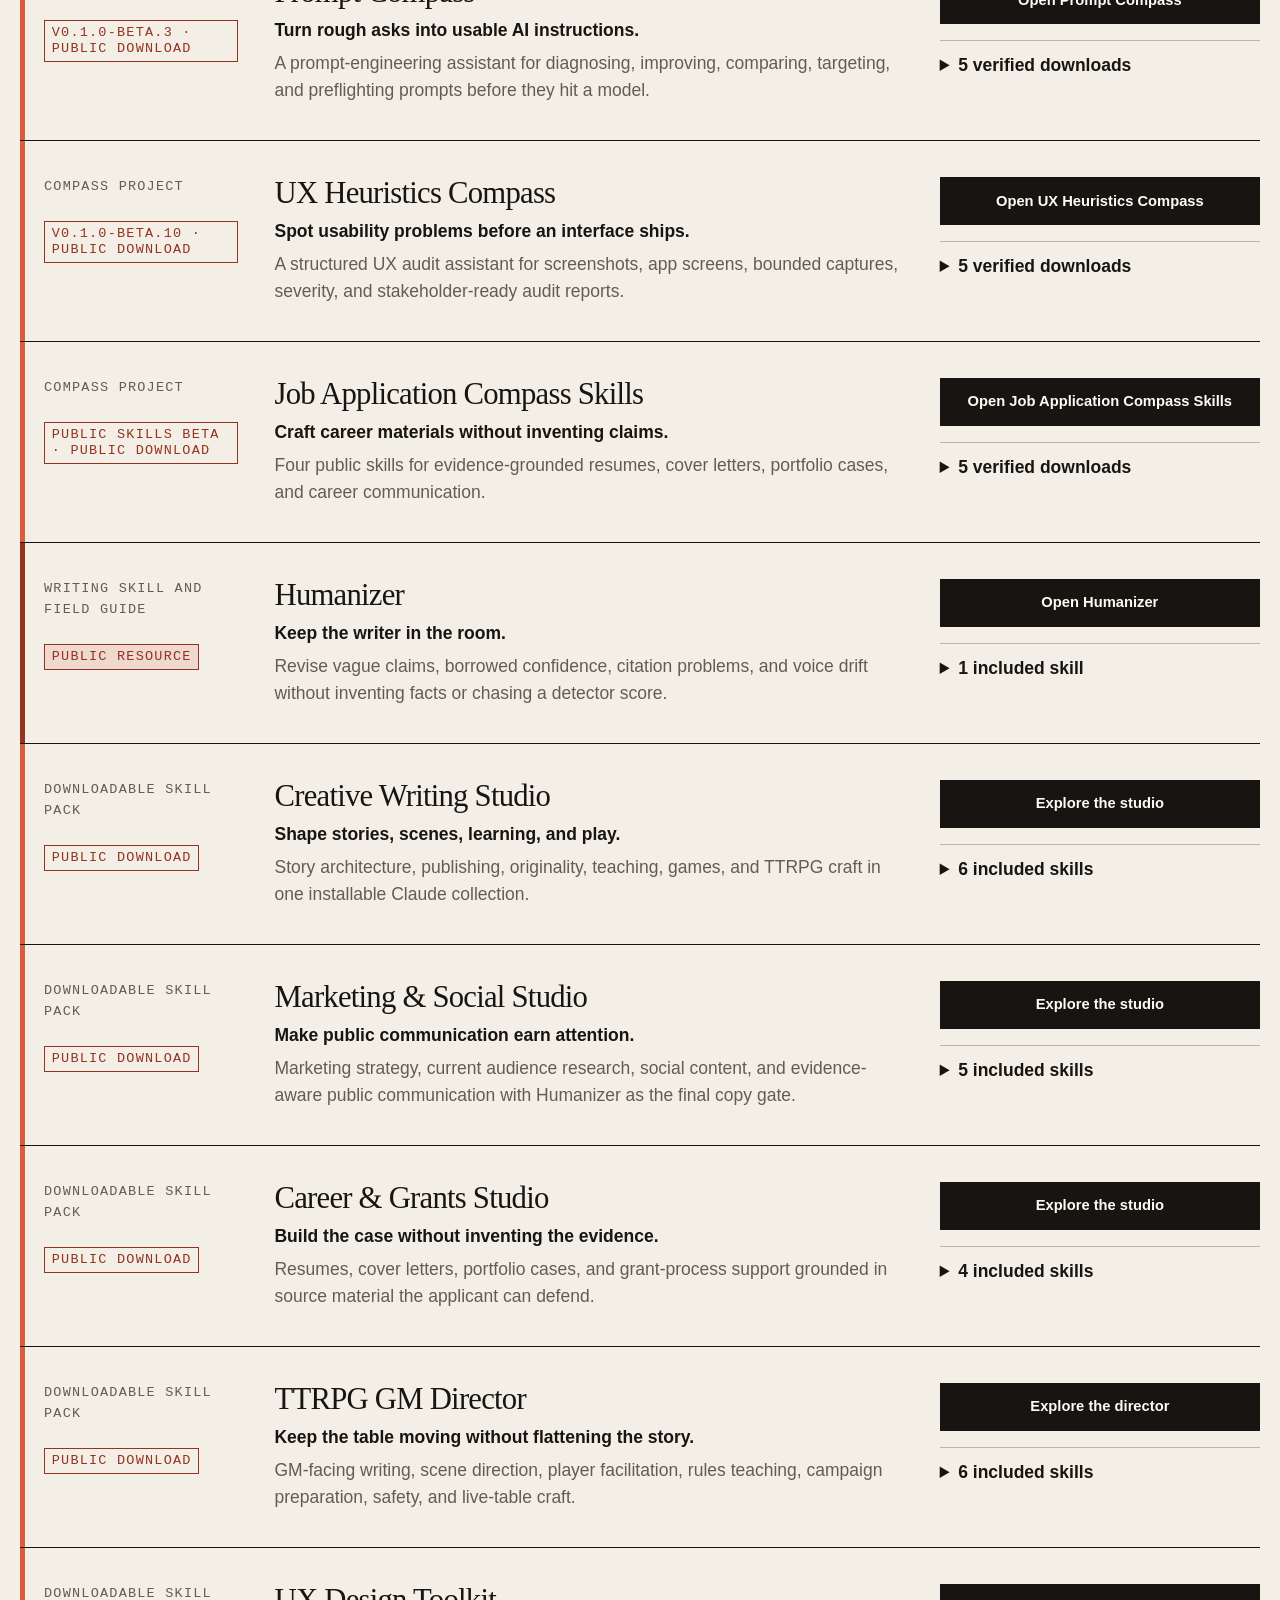
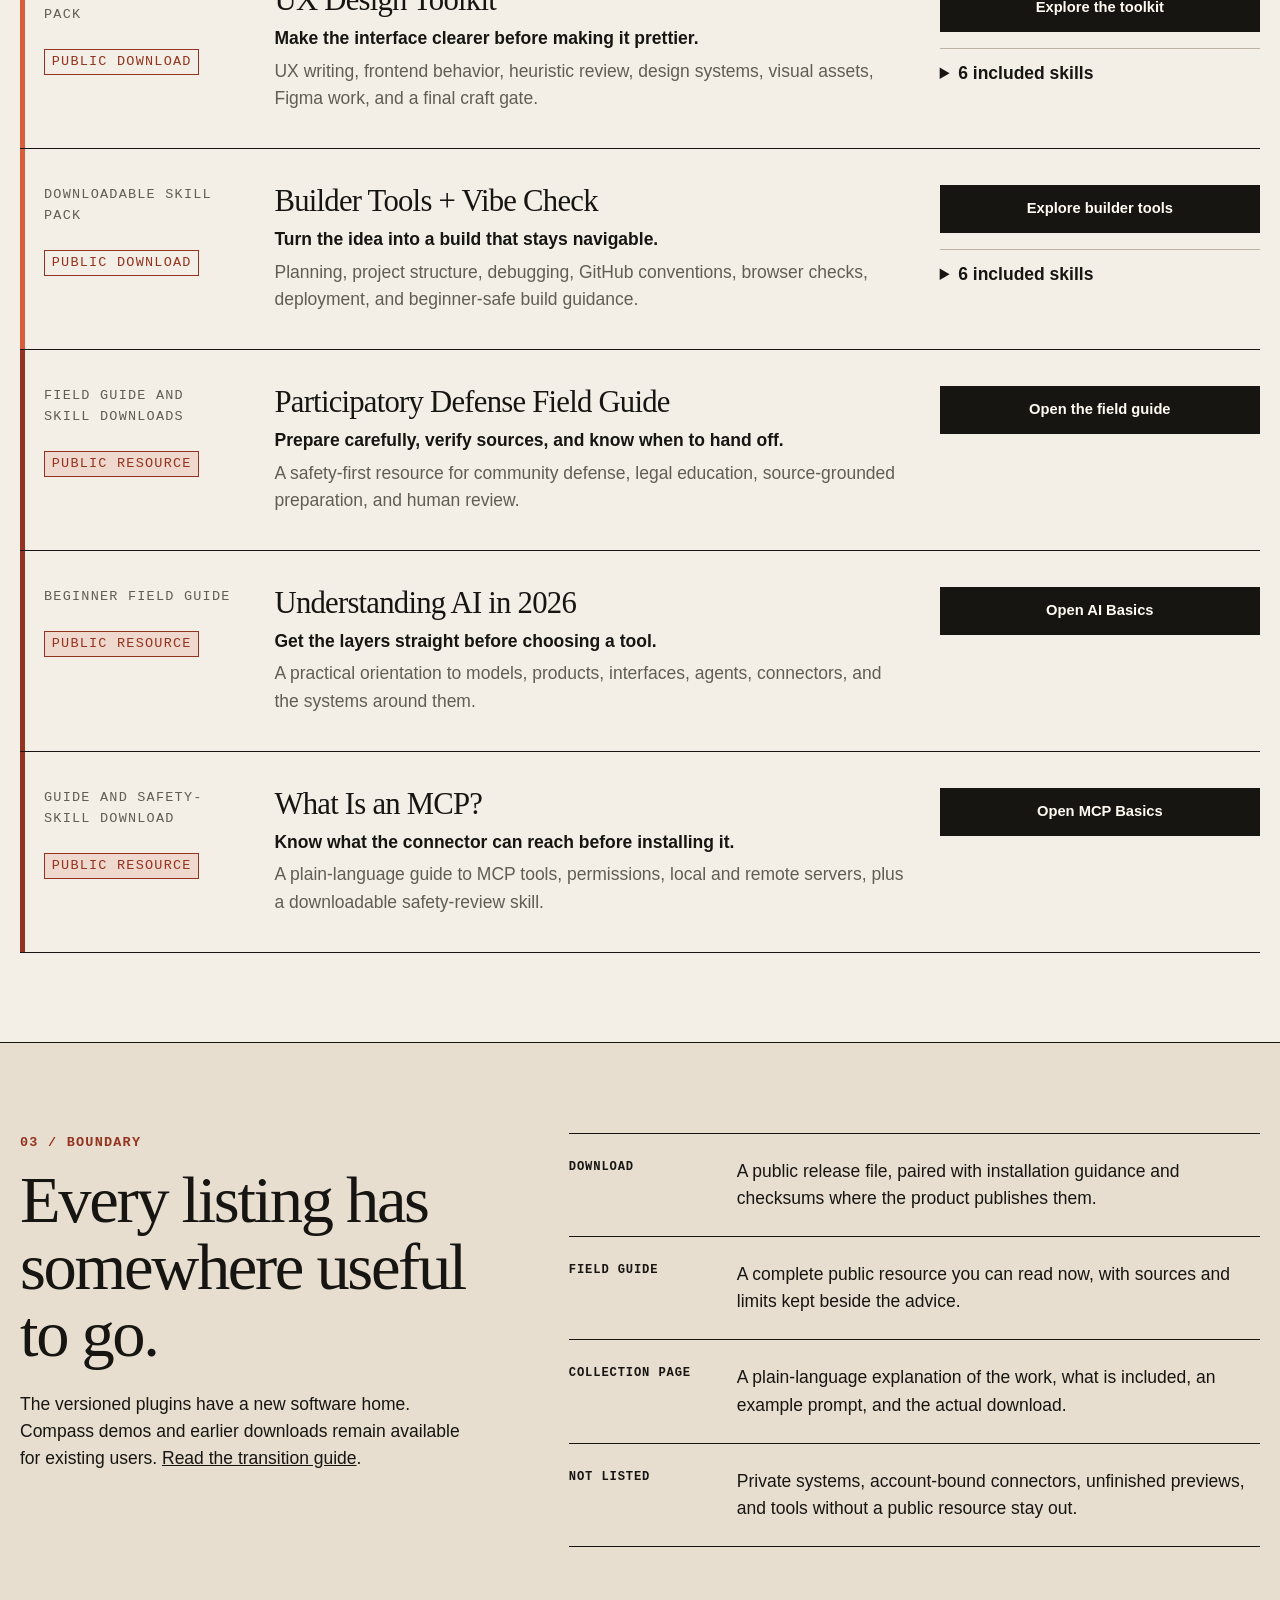
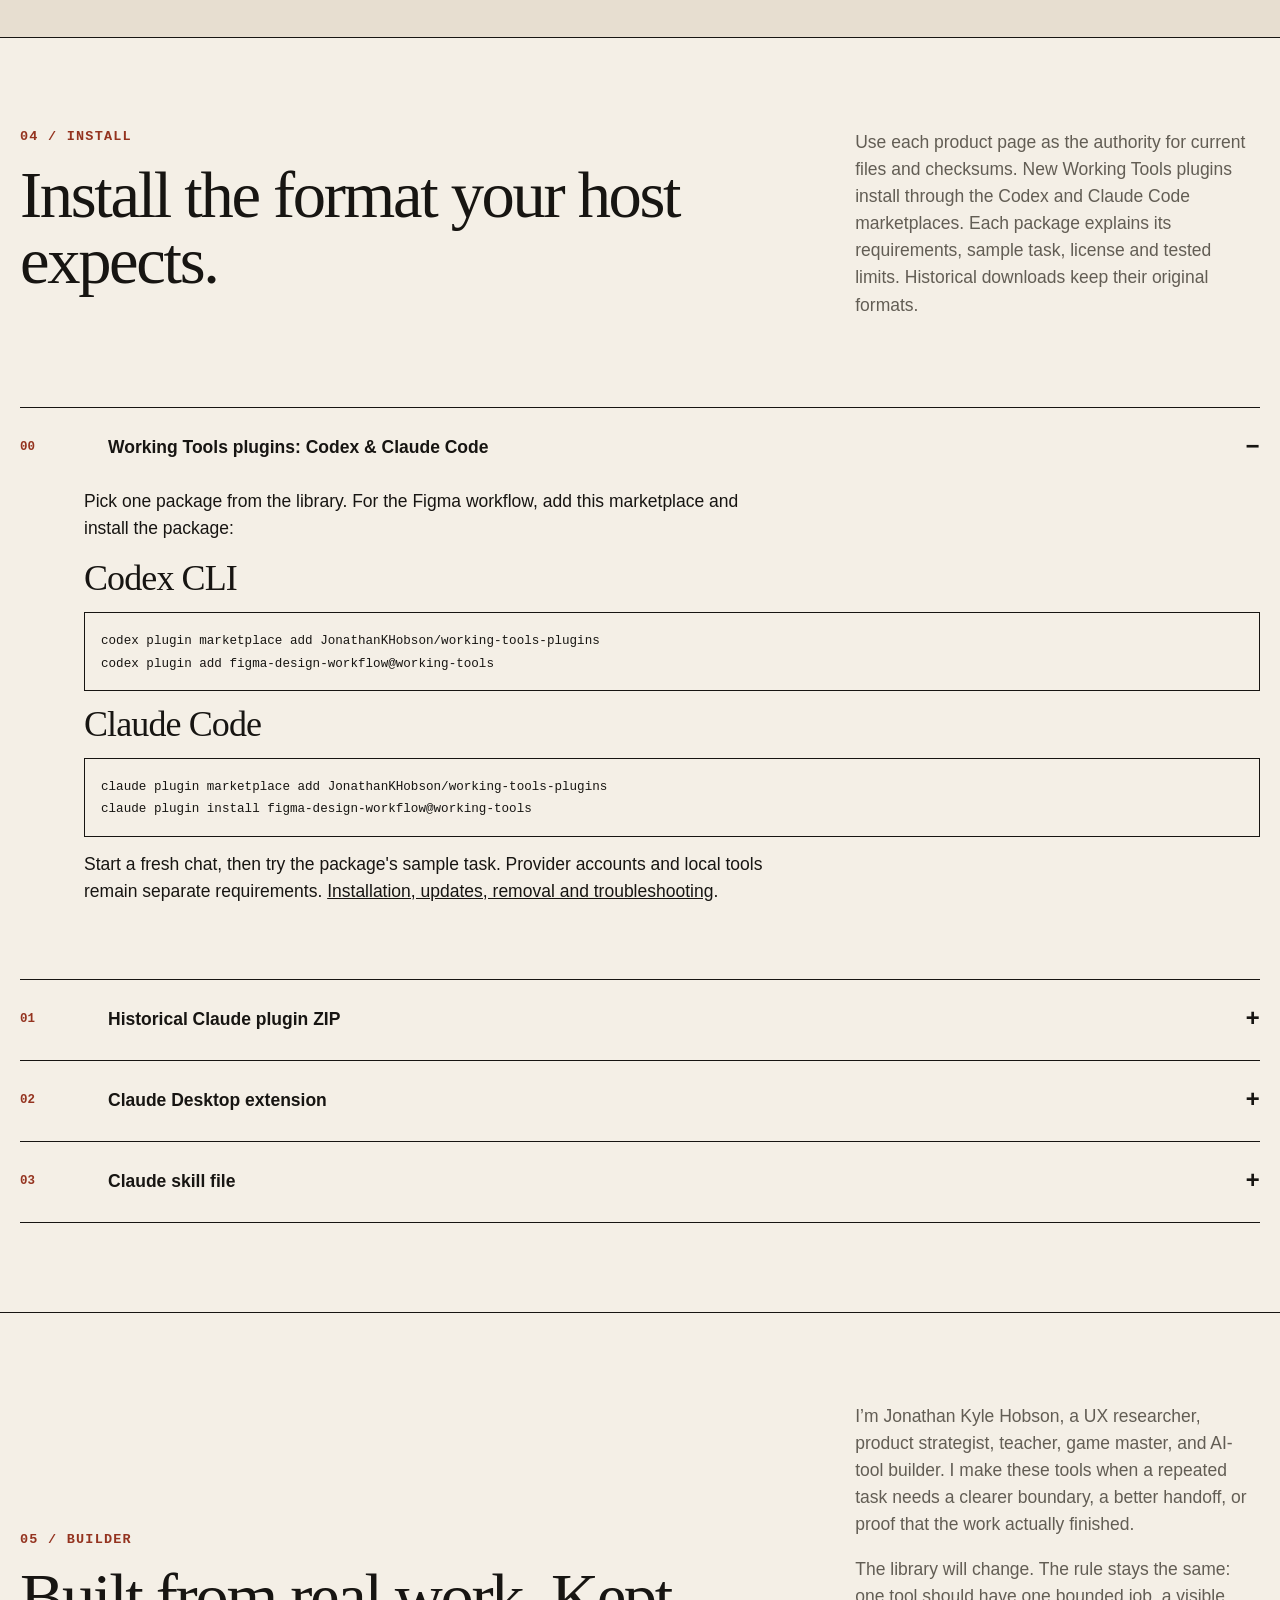
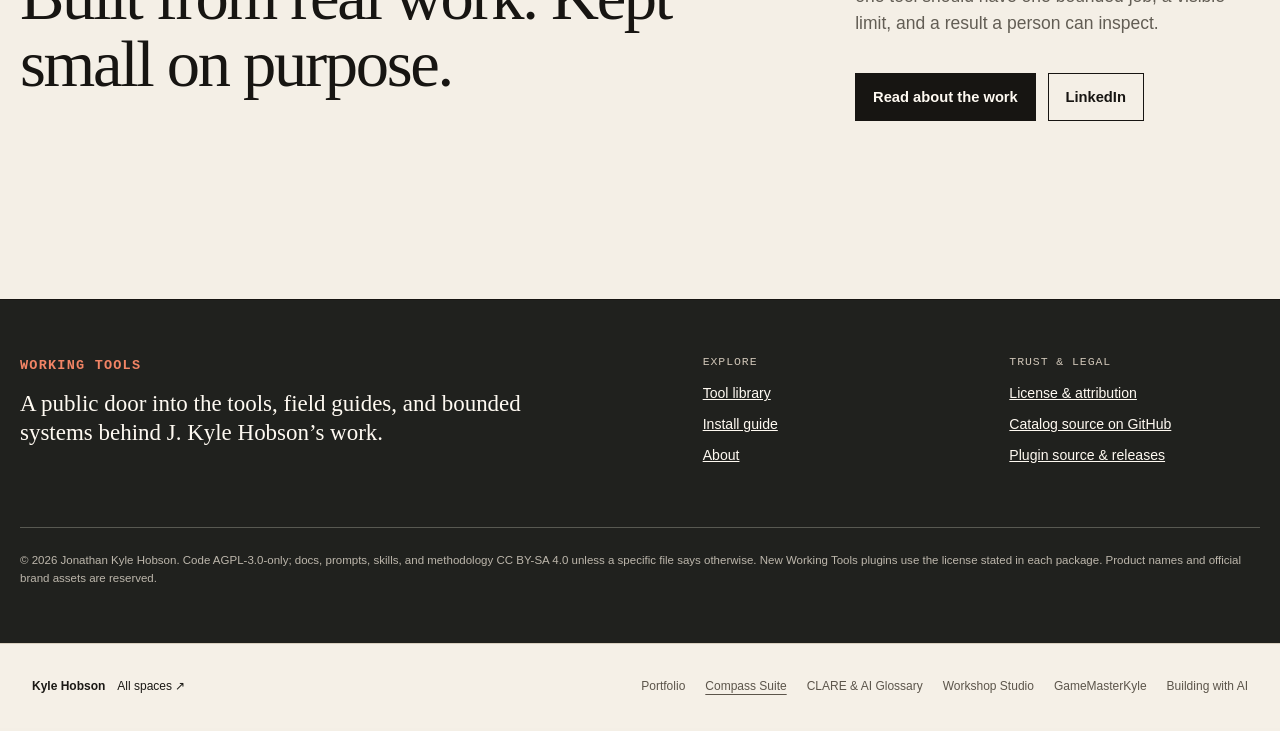
==== commit 5de3af46: "Connect the current plugin releases to Working Tools and preserve Compass access" ====
--- a/index.html
+++ b/index.html
@@ -1,6 +1,7 @@
 <!DOCTYPE html>
 <html lang="en">
 <head>
+  <script src="migration/forward.js"></script>
   <meta charset="utf-8">
   <meta name="viewport" content="width=device-width, initial-scale=1">
   <title>Working Tools by J. Kyle Hobson</title>
@@ -18,6 +19,7 @@
 <link rel="stylesheet" href="network/navigation.css?v=4"><script src="network/navigation.js?v=2" defer></script>
 </head>
 <body>
+  <noscript><p>Working Tools has a new home. <a href="https://working-tools.jkylehobson.chatgpt.site/">Open this page on Working Tools</a>.</p></noscript>
 <!-- kh-network:start -->
 <nav class="kh-network" data-kh-space="compass" aria-label="Kyle Hobson’s spaces">
   <div class="kh-inner">
@@ -61,7 +63,7 @@
         <p class="hero-lede">A public library for writing, research, design, building, career work, teaching, and games with AI. Every item here opens to a resource you can read, install, or download.</p>
         <div class="button-row">
           <a class="button button-primary" href="#library">Find a tool</a>
-          <a class="button button-quiet" href="https://humanizer-writing-tools.jkylehobson.chatgpt.site">Open Humanizer</a>
+          <a class="button button-quiet" href="https://github.com/JonathanKHobson/working-tools-plugins">Get the plugins</a>
         </div>
       </div>
       <aside class="hero-specimen" aria-label="How to use the Working Tools library">
@@ -167,7 +169,7 @@
         <div>
           <p class="section-index">03 / Boundary</p>
           <h2 id="trust-title">Every listing has somewhere useful to go.</h2>
-          <p>This library is a public resource shelf, not an inventory of my private setup.</p>
+          <p>The versioned plugins have a new software home. Compass demos and earlier downloads remain available for existing users. <a href="https://github.com/JonathanKHobson/working-tools-plugins/blob/main/docs/compass-transition.md">Read the transition guide</a>.</p>
         </div>
         <div class="trust-points">
           <div class="trust-point"><strong>Download</strong><p>A public release file, paired with installation guidance and checksums where the product publishes them.</p></div>
@@ -185,11 +187,24 @@
             <p class="section-index">04 / Install</p>
             <h2 id="install-title">Install the format your host expects.</h2>
           </div>
-          <p>Use each product page as the authority for current files and checksums. These screenshots document tested Claude paths; Codex collections install from extracted skill folders.</p>
+          <p>Use each product page as the authority for current files and checksums. New Working Tools plugins install through the Codex and Claude Code marketplaces. Each package explains its requirements, sample task, license and tested limits. Historical downloads keep their original formats.</p>
         </div>
         <div class="install-stack">
+          <details open>
+            <summary><span class="install-number">00</span><strong>Working Tools plugins: Codex &amp; Claude Code</strong><span class="sr-only">Show steps</span></summary>
+            <div class="install-content">
+              <p>Pick one package from the library. For the Figma workflow, add this marketplace and install the package:</p>
+              <h3>Codex CLI</h3>
+              <pre><code>codex plugin marketplace add JonathanKHobson/working-tools-plugins
+codex plugin add figma-design-workflow@working-tools</code></pre>
+              <h3>Claude Code</h3>
+              <pre><code>claude plugin marketplace add JonathanKHobson/working-tools-plugins
+claude plugin install figma-design-workflow@working-tools</code></pre>
+              <p>Start a fresh chat, then try the package's sample task. Provider accounts and local tools remain separate requirements. <a href="https://github.com/JonathanKHobson/working-tools-plugins/blob/main/docs/install.md">Installation, updates, removal and troubleshooting</a>.</p>
+            </div>
+          </details>
           <details>
-            <summary><span class="install-number">01</span><strong>Claude plugin ZIP</strong><span class="sr-only">Show steps</span></summary>
+            <summary><span class="install-number">01</span><strong>Historical Claude plugin ZIP</strong><span class="sr-only">Show steps</span></summary>
             <div class="install-content">
               <ol><li>Open Claude and choose <strong>Customize</strong>.</li><li>Open personal plugins and choose the add menu.</li><li>Upload the local plugin ZIP, then verify the installed collection.</li></ol>
               <div class="install-gallery">
@@ -244,8 +259,8 @@
     <div class="site-footer-inner">
       <div><p class="eyebrow">Working Tools</p><p class="footer-statement">A public door into the tools, field guides, and bounded systems behind J. Kyle Hobson’s work.</p></div>
       <nav class="footer-group" aria-label="Explore"><h2>Explore</h2><a href="#library">Tool library</a><a href="#install">Install guide</a><a href="about/">About</a></nav>
-      <nav class="footer-group" aria-label="Trust and legal"><h2>Trust &amp; legal</h2><a href="license/">License &amp; attribution</a><a href="https://github.com/JonathanKHobson/compass-suite">Source on GitHub</a></nav>
-      <p class="footer-legal">© 2026 Jonathan Kyle Hobson. Code AGPL-3.0-only; docs, prompts, skills, and methodology CC BY-SA 4.0 unless a specific file says otherwise. Product names and official brand assets are reserved.</p>
+      <nav class="footer-group" aria-label="Trust and legal"><h2>Trust &amp; legal</h2><a href="license/">License &amp; attribution</a><a href="https://github.com/JonathanKHobson/compass-suite">Catalog source on GitHub</a><a href="https://github.com/JonathanKHobson/working-tools-plugins">Plugin source &amp; releases</a></nav>
+      <p class="footer-legal">© 2026 Jonathan Kyle Hobson. Code AGPL-3.0-only; docs, prompts, skills, and methodology CC BY-SA 4.0 unless a specific file says otherwise. New Working Tools plugins use the license stated in each package. Product names and official brand assets are reserved.</p>
     </div>
   </footer>
   <script type="module" src="assets/js/network-frame.js"></script>
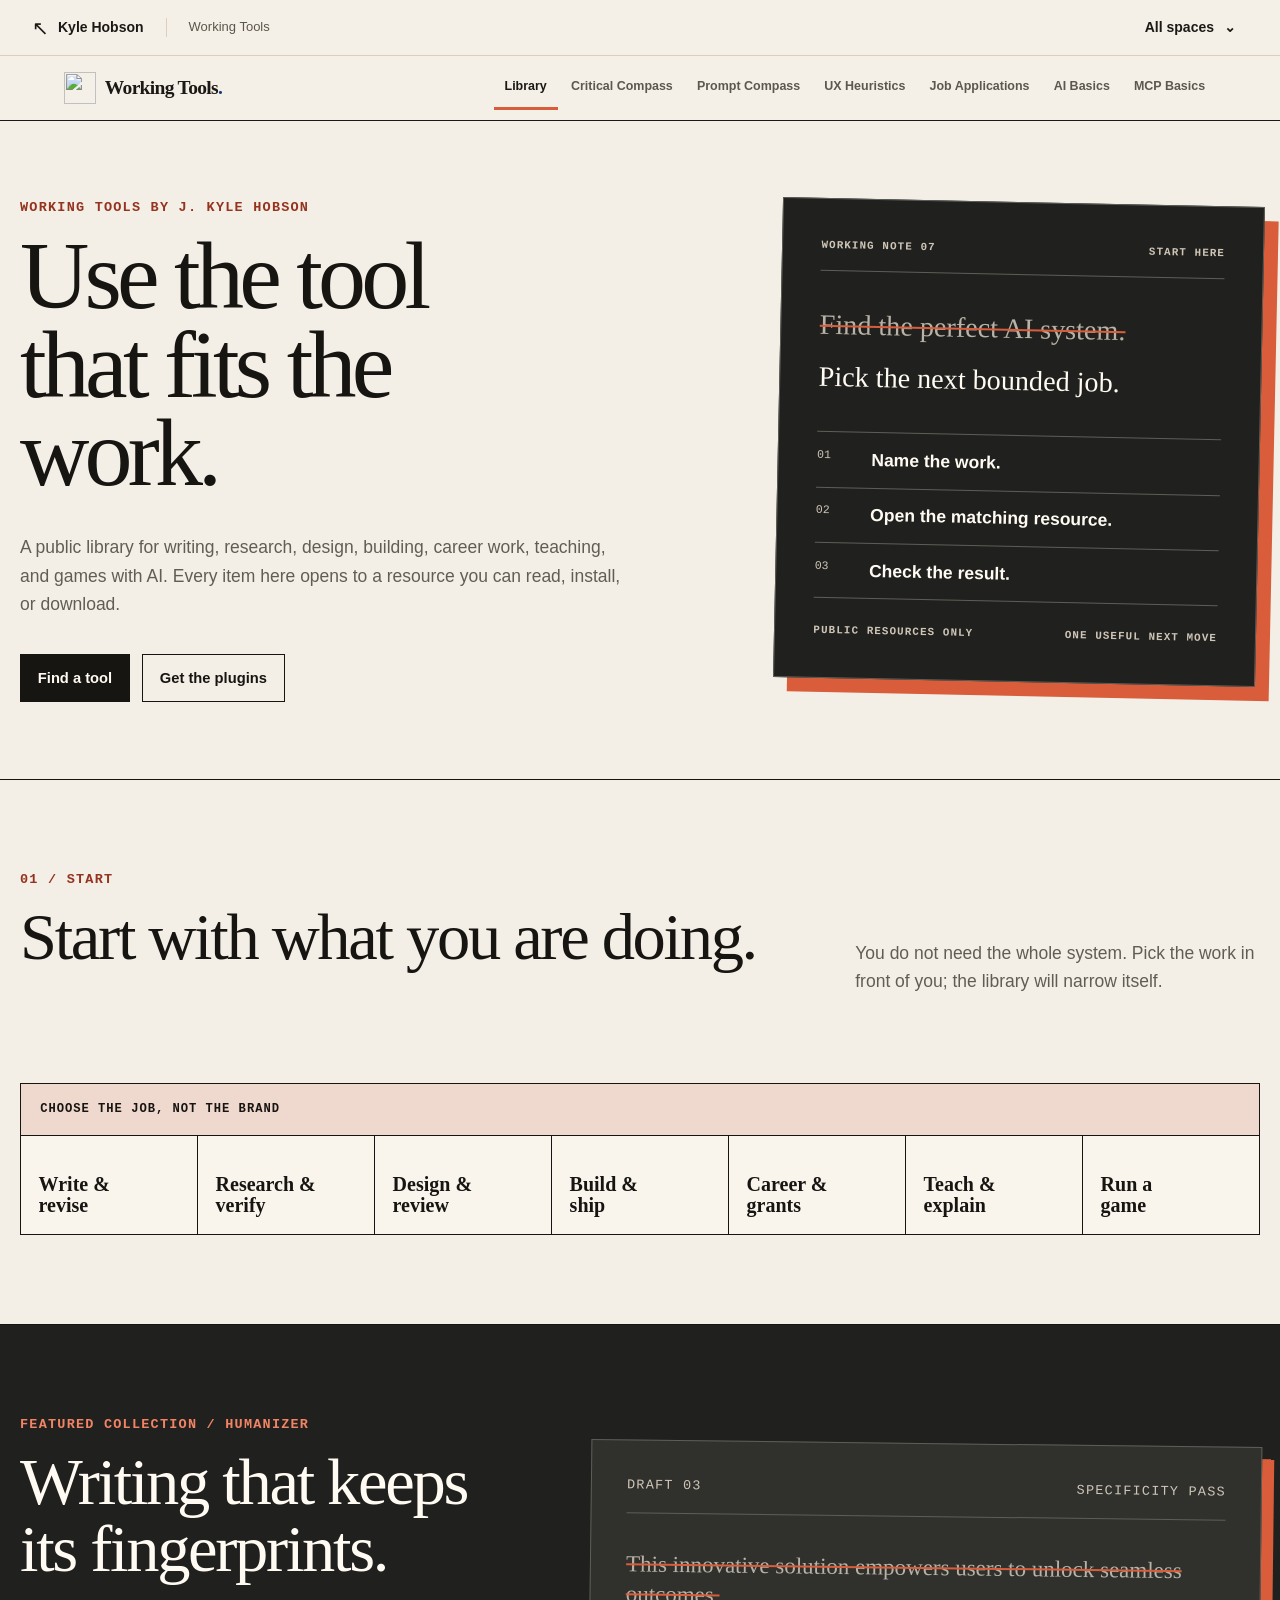
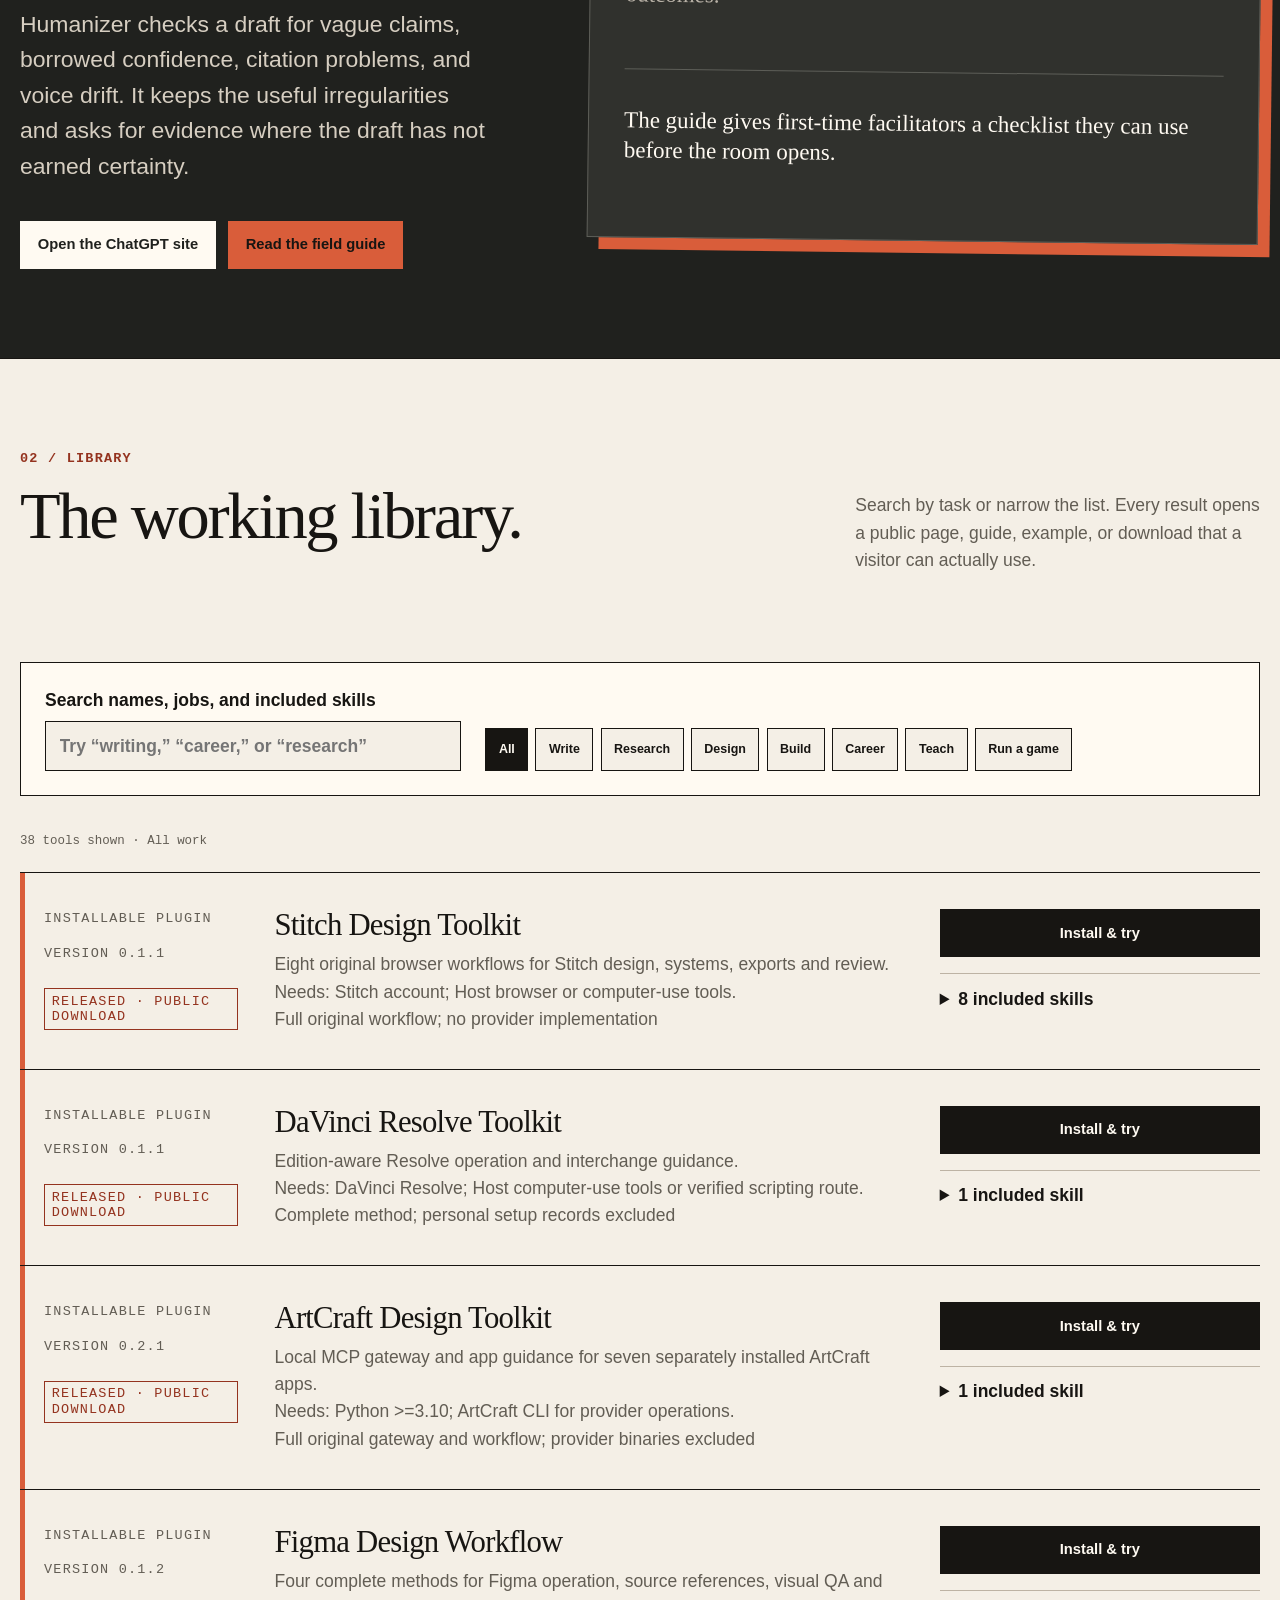
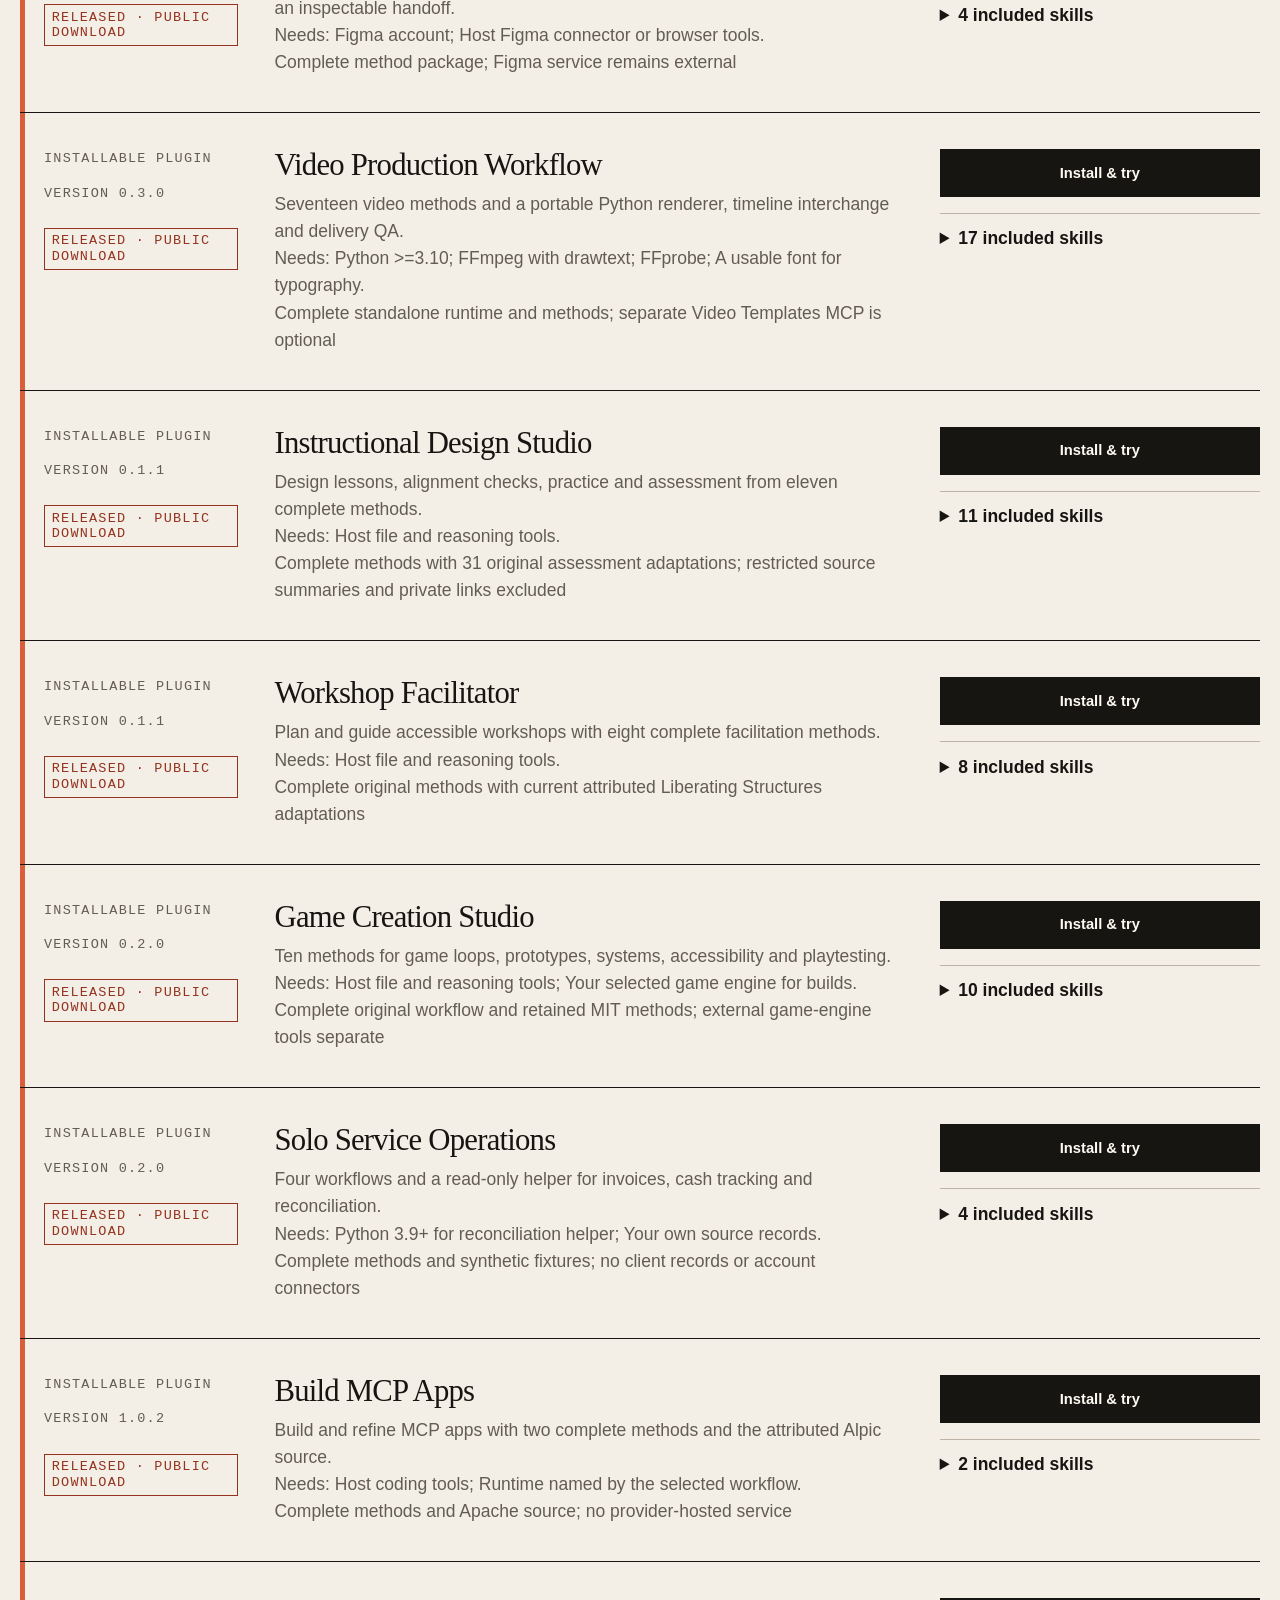
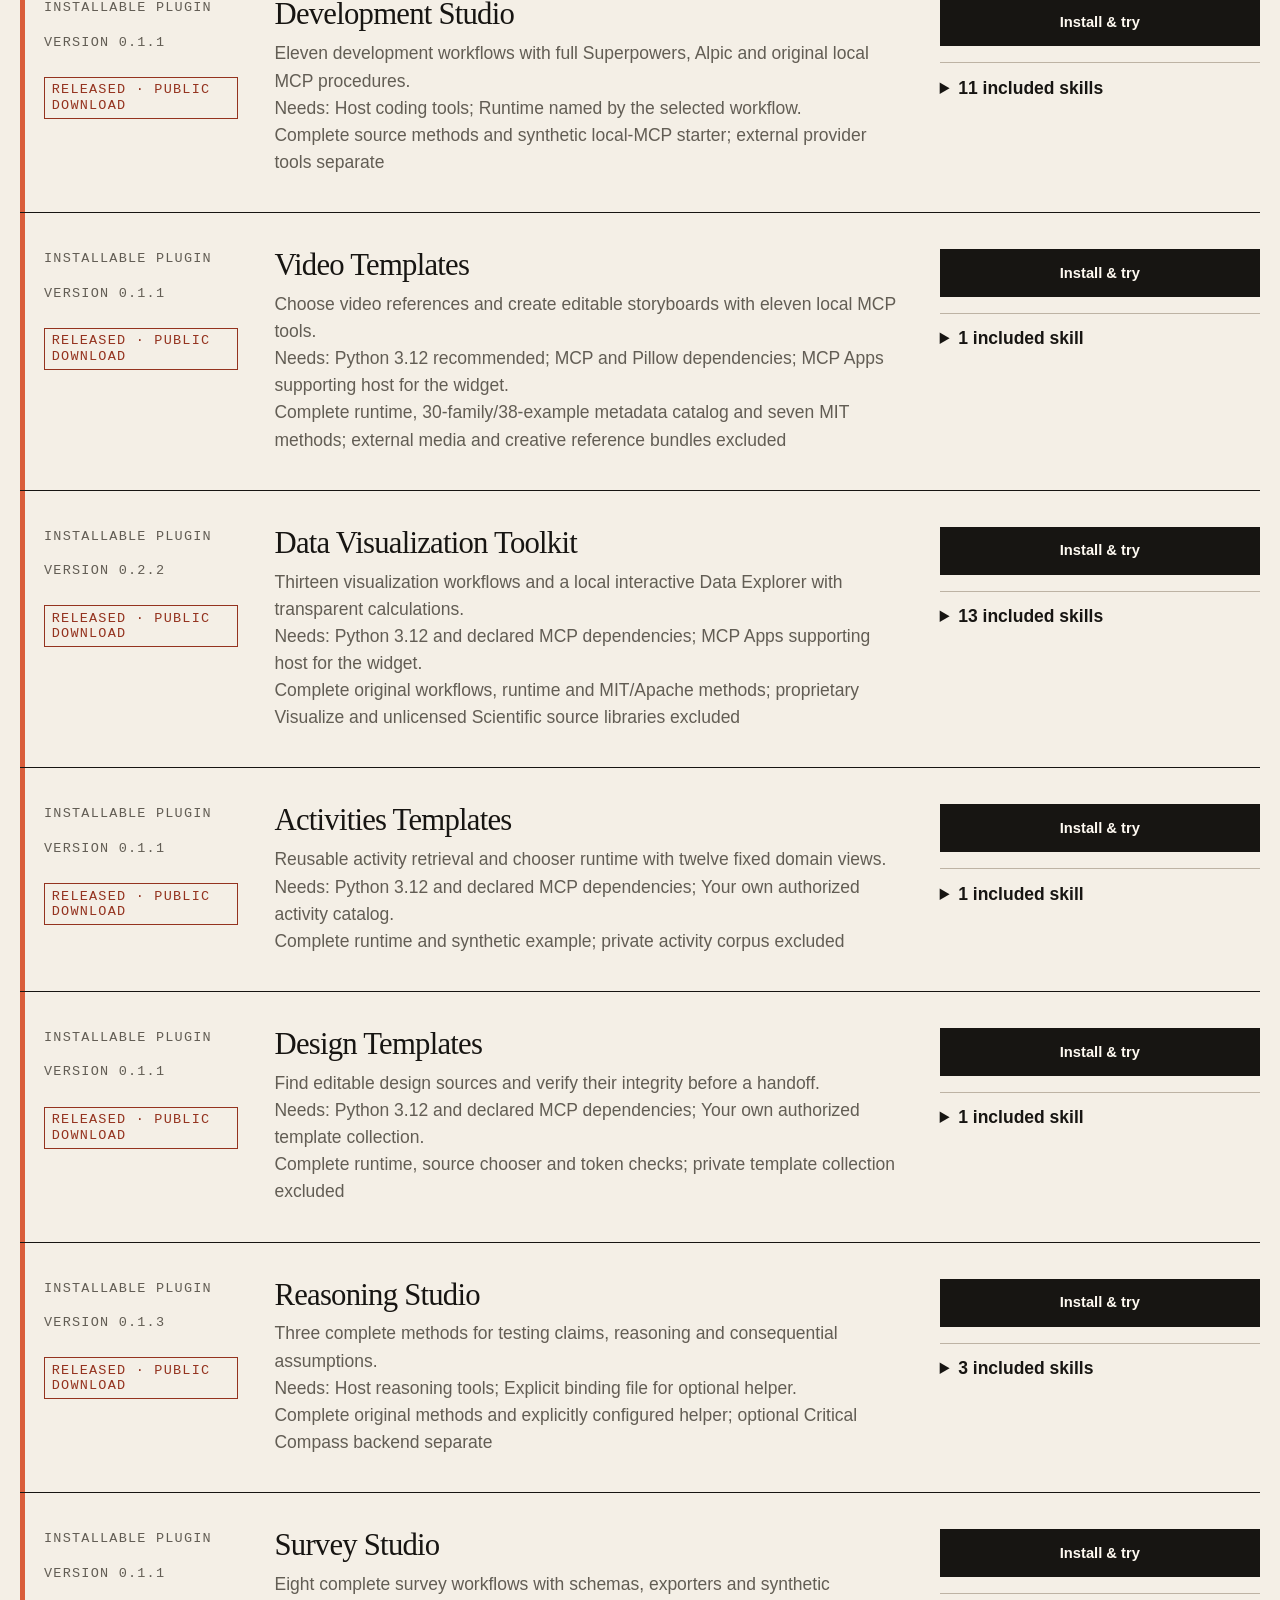
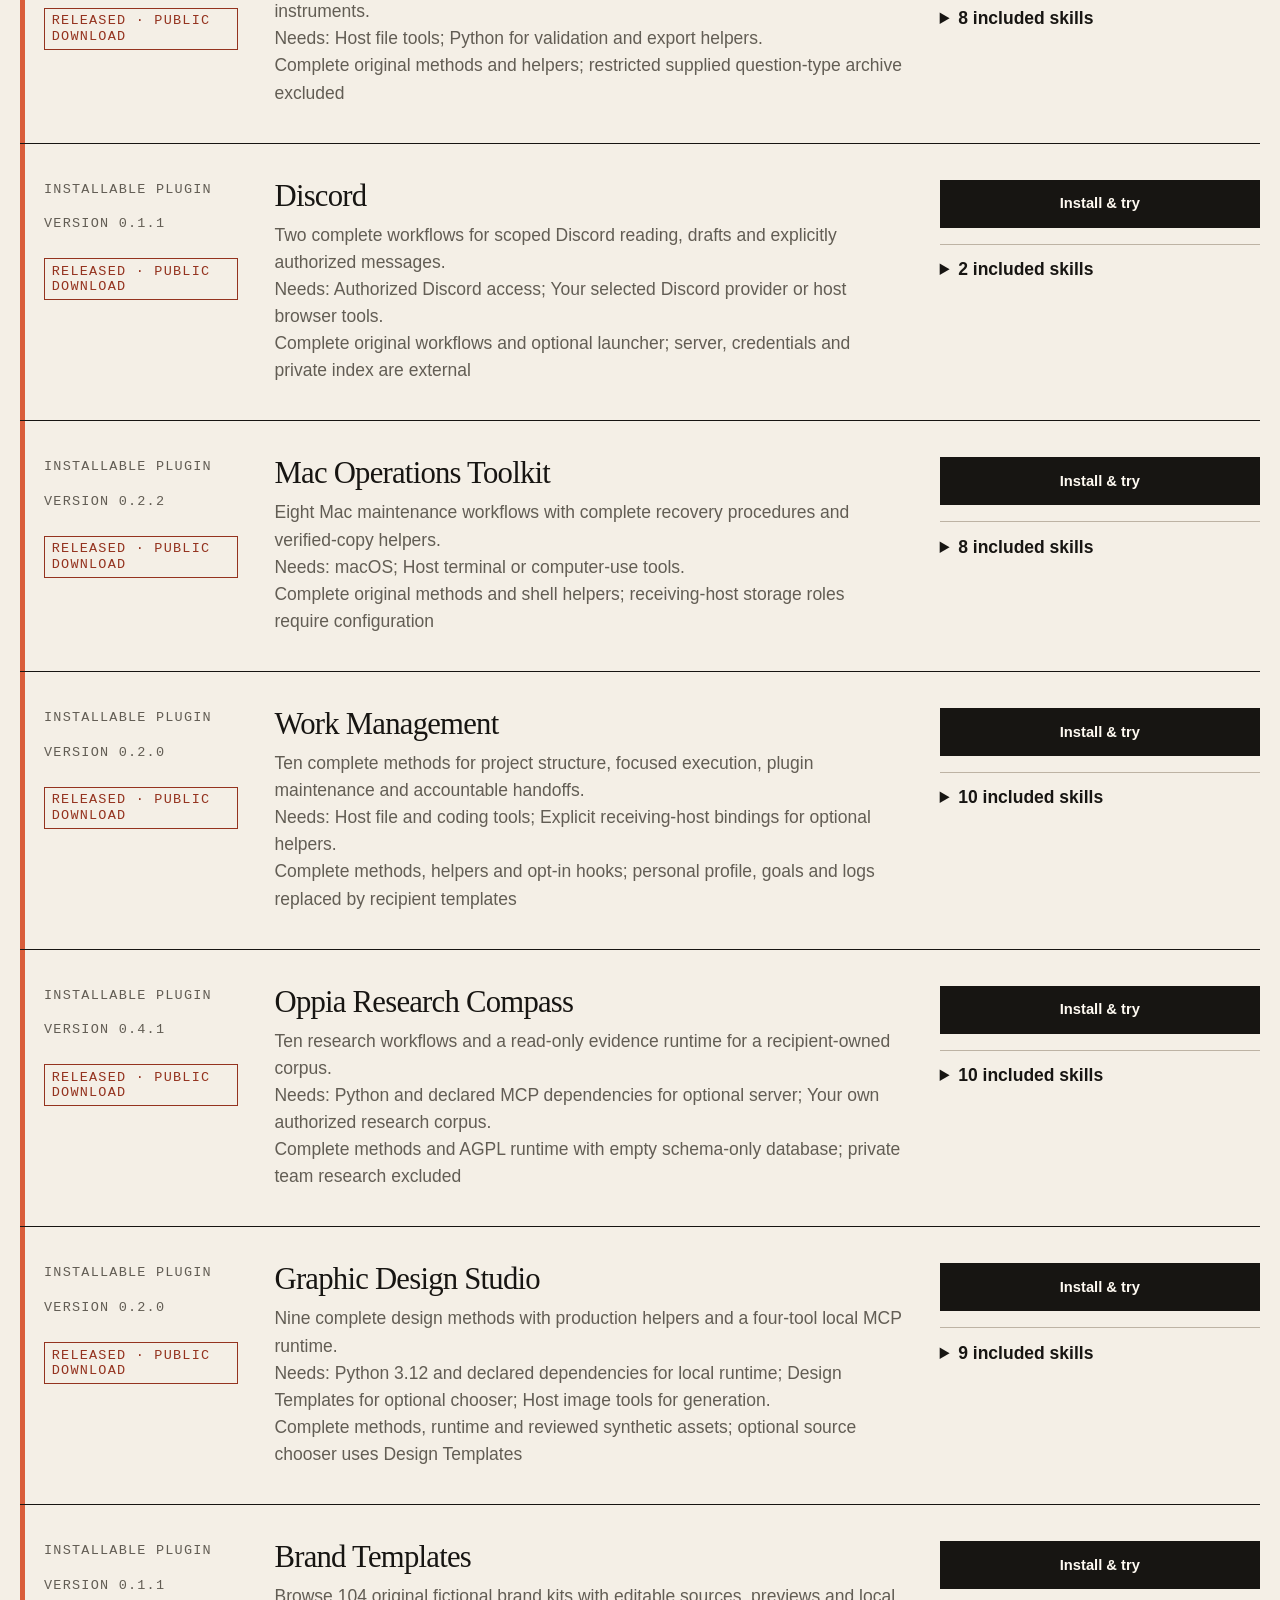
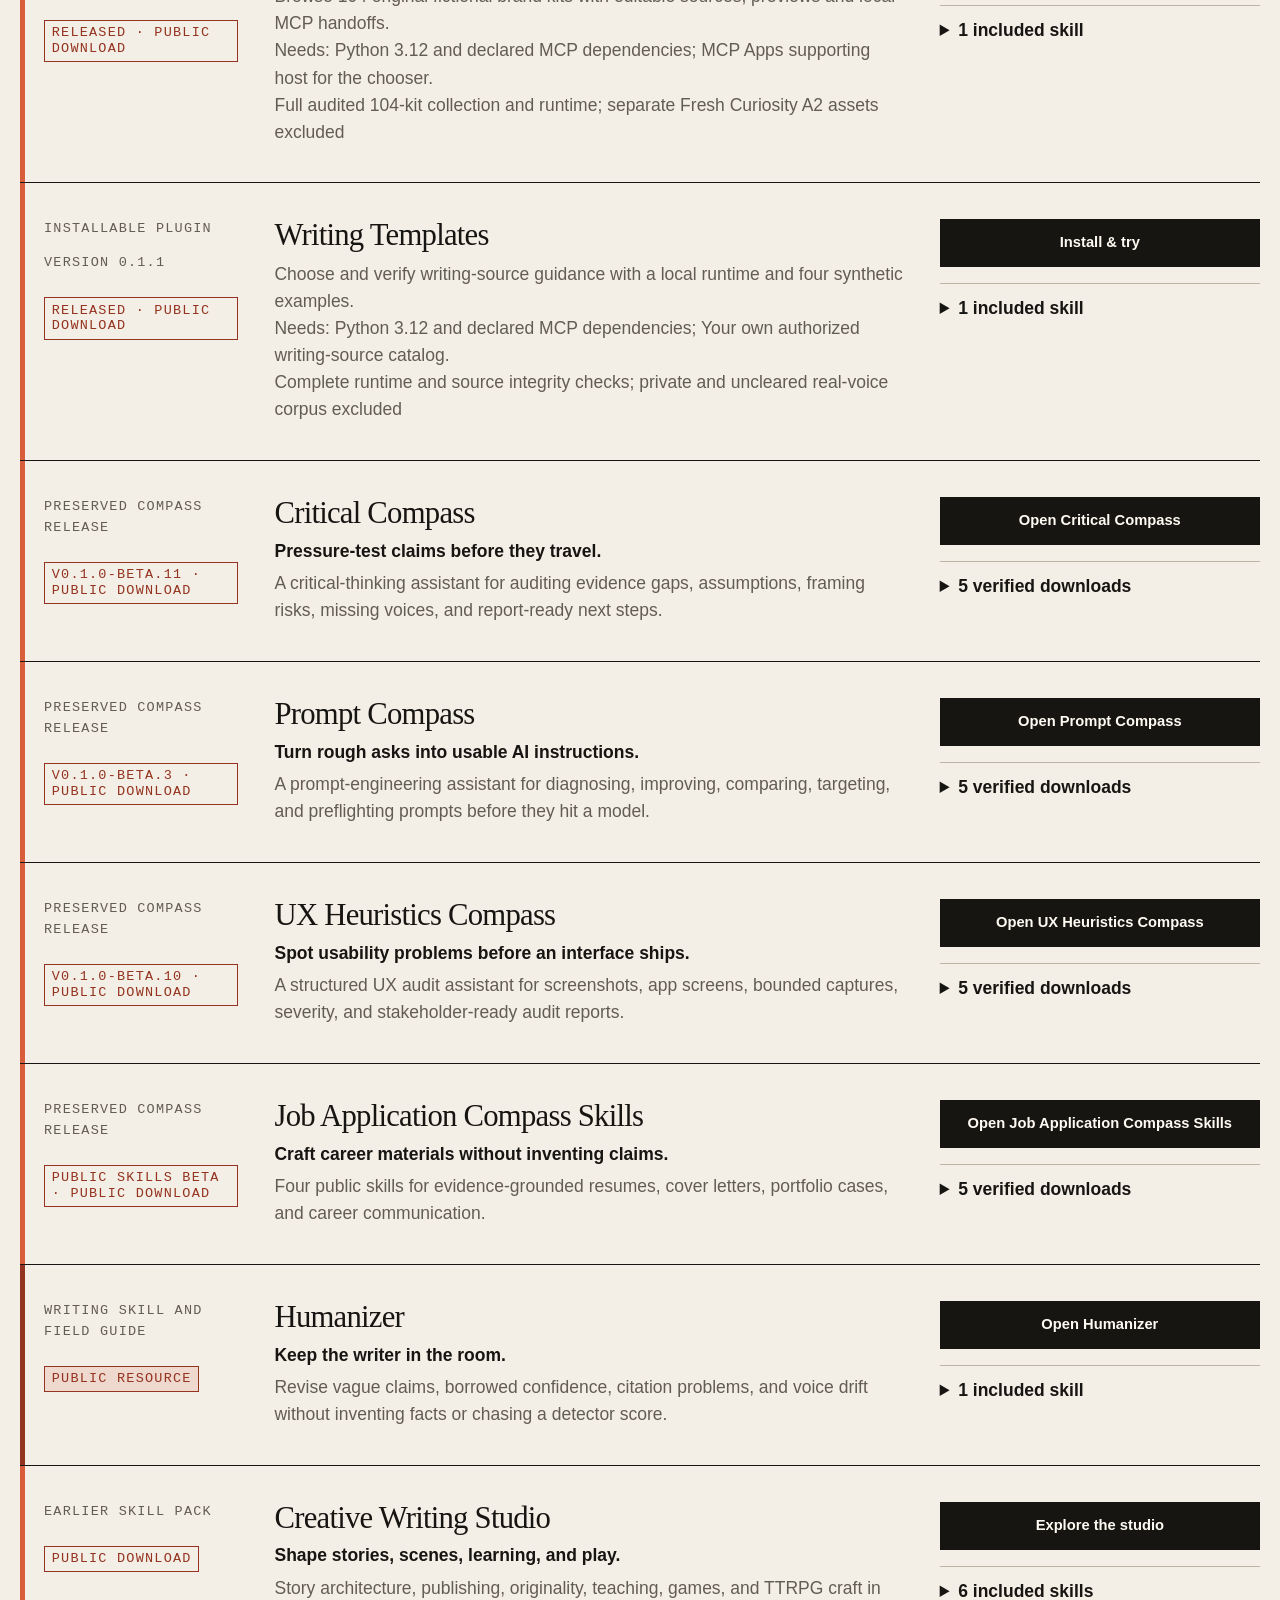
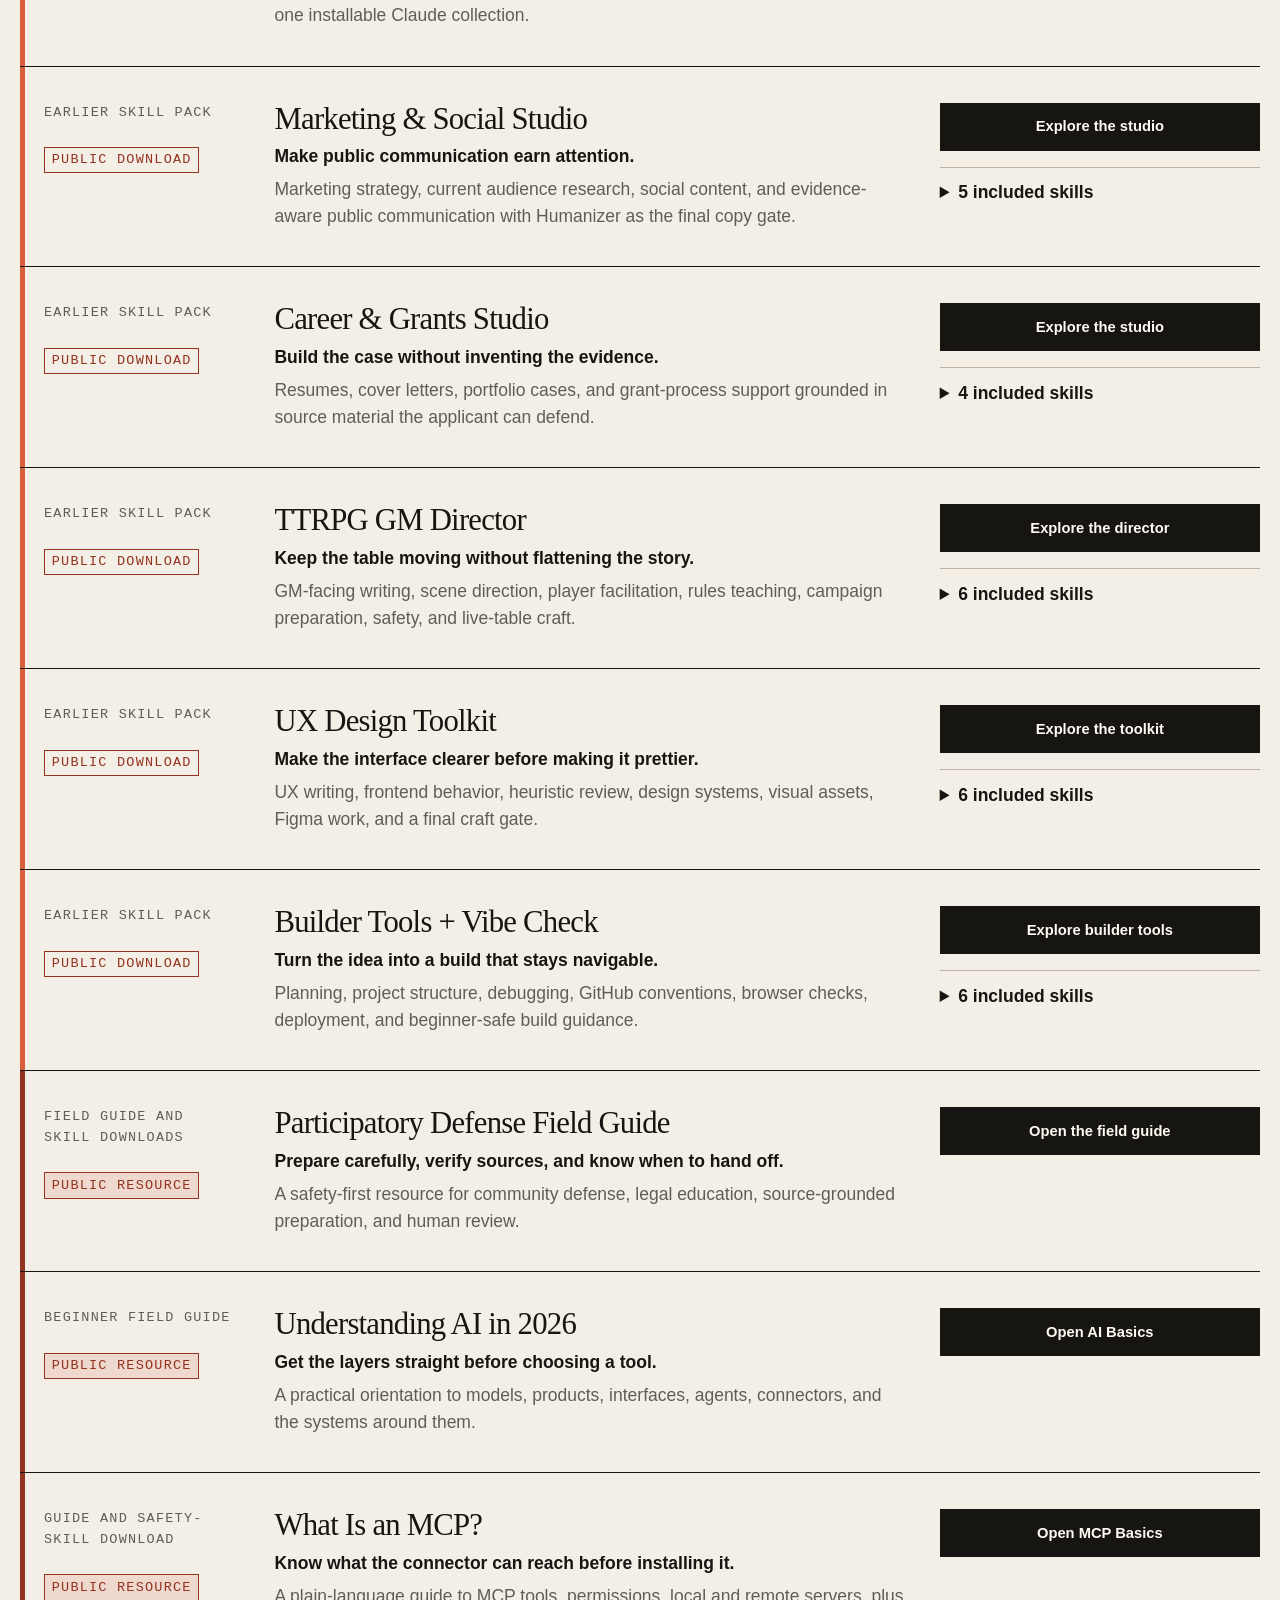
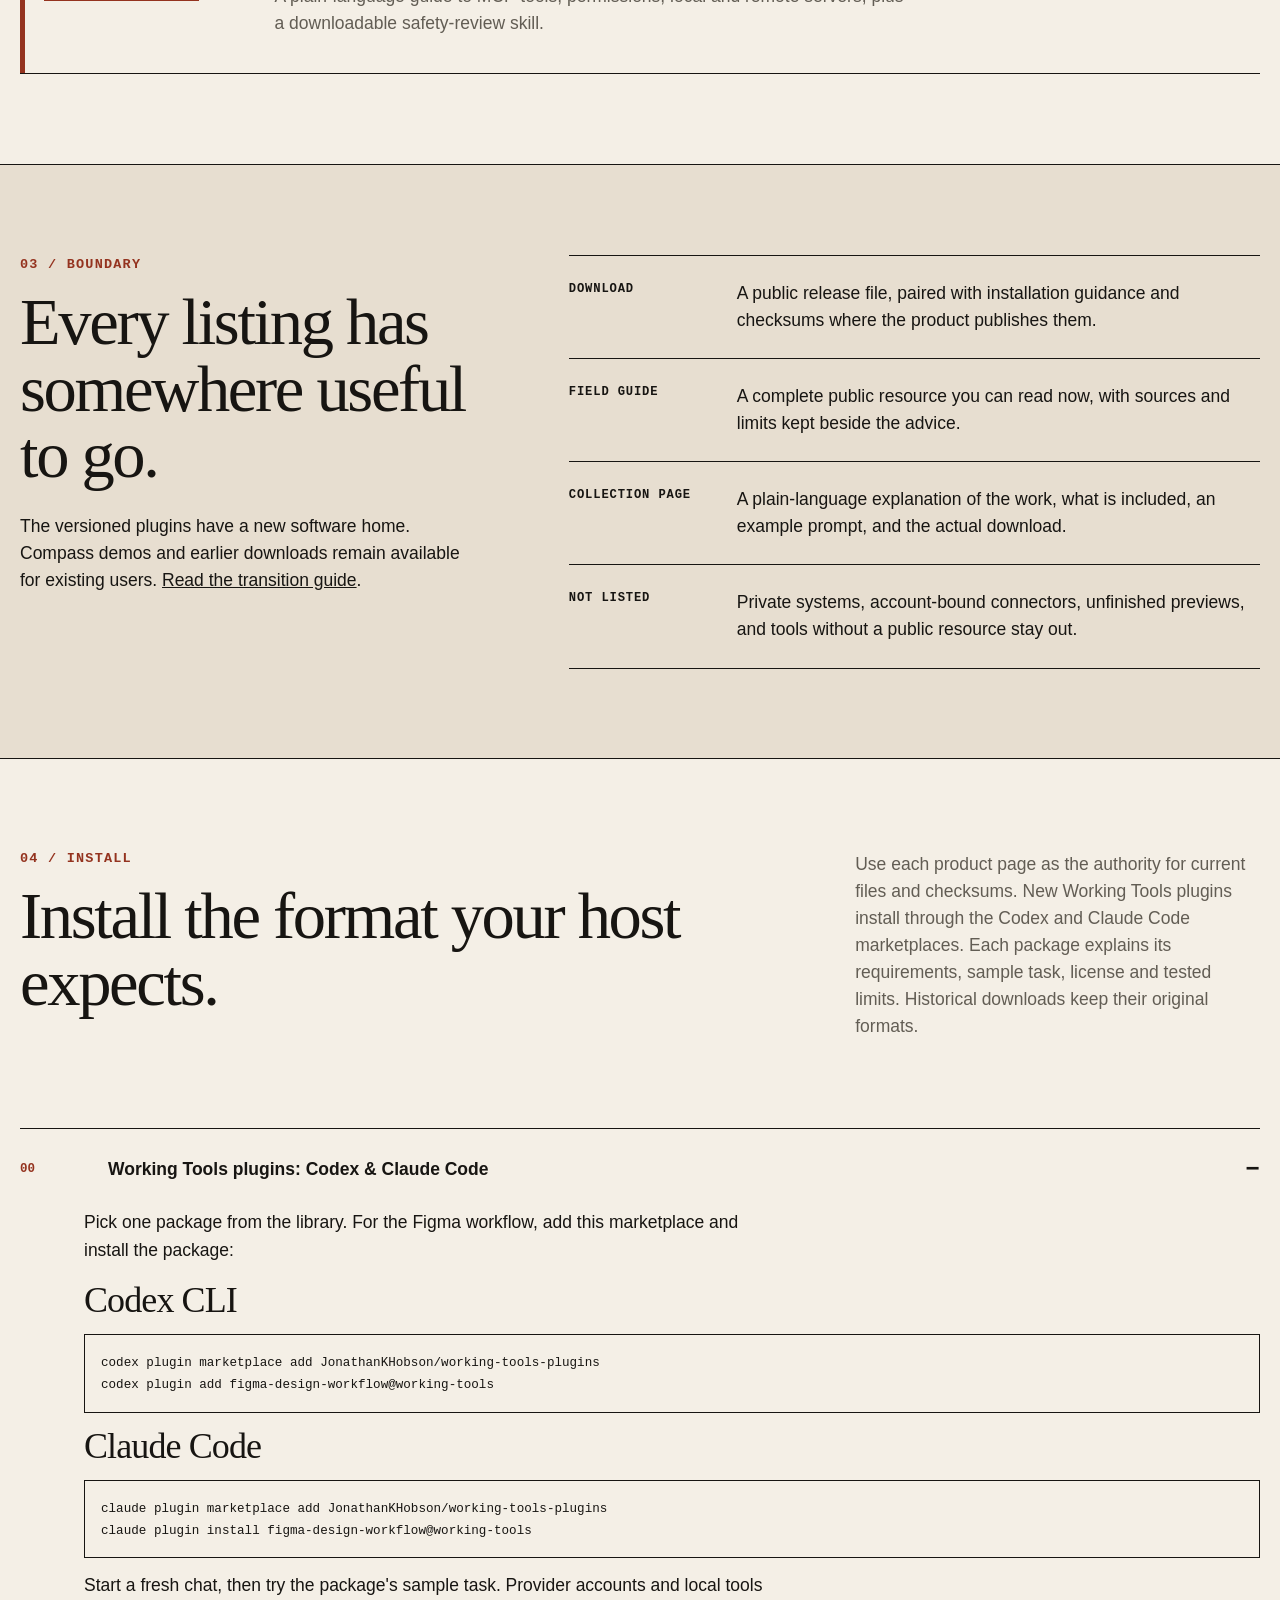
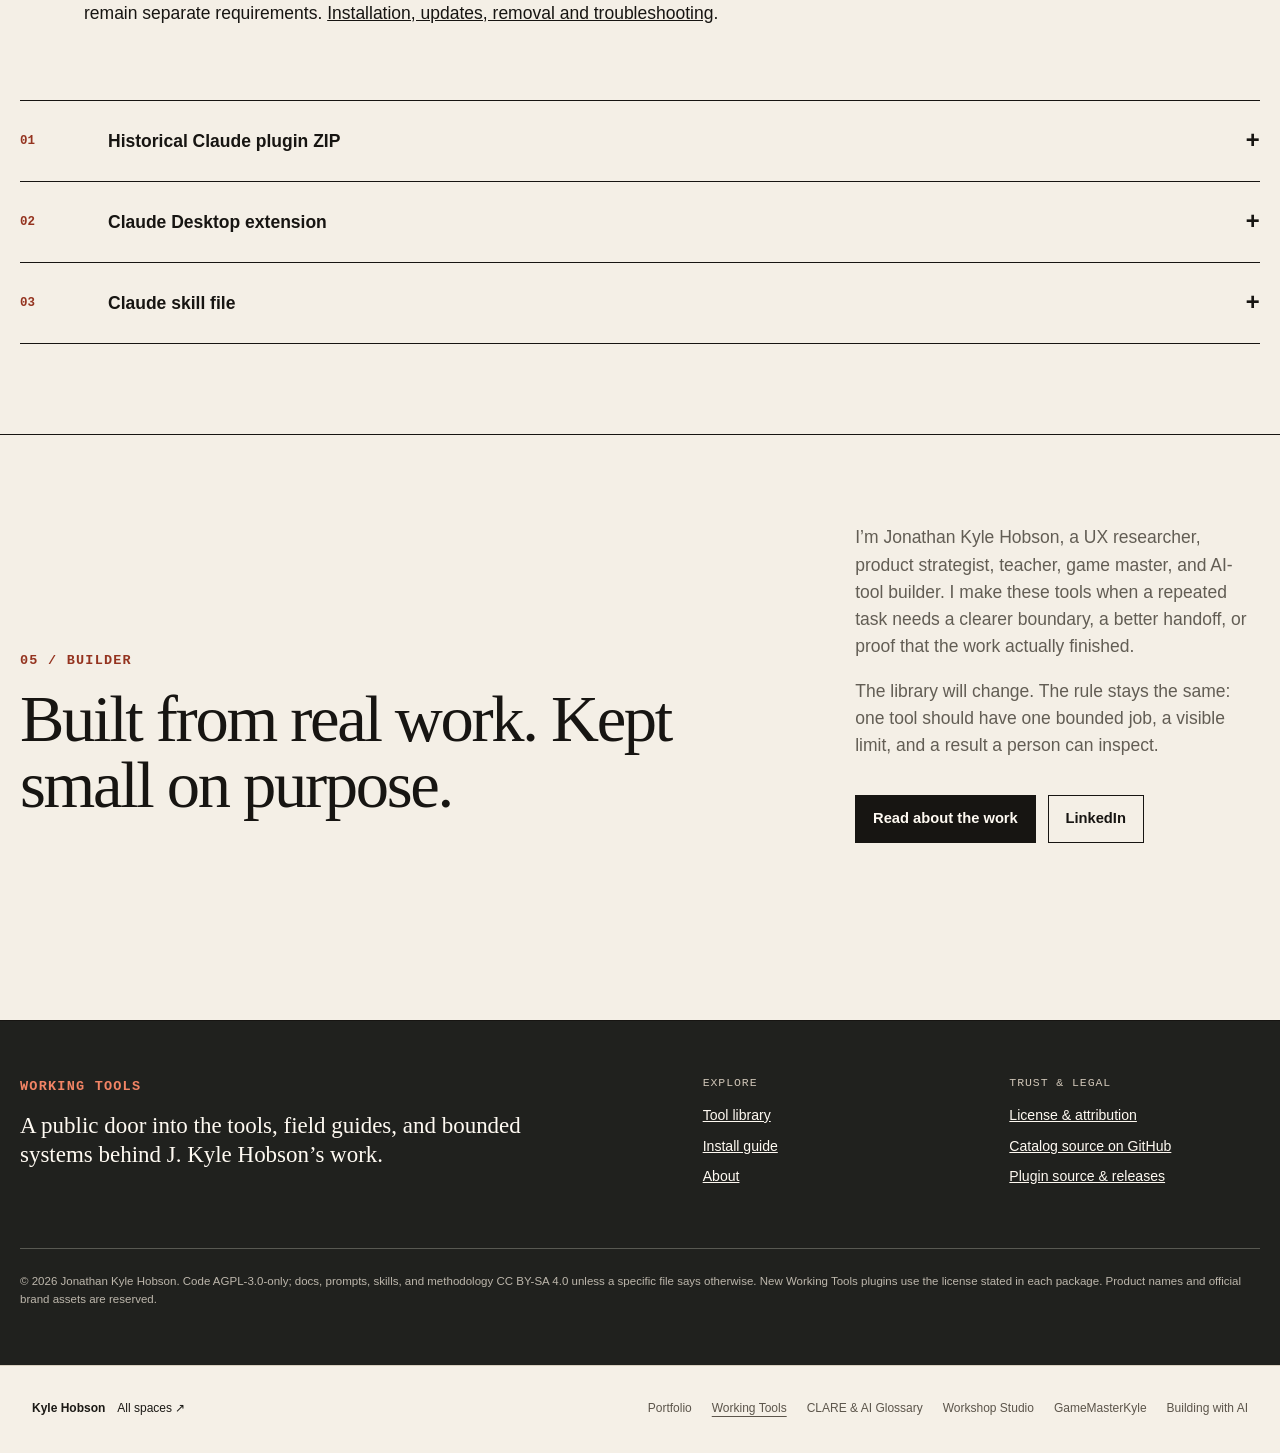
==== commit 47264fe8: "Connect the full released plugin registry and repair mobile catalog layout" ====
--- a/index.html
+++ b/index.html
@@ -15,6 +15,7 @@
   <link rel="icon" type="image/png" sizes="32x32" href="/compass-suite/assets/brand/working-tools-favicon-32.png">
   <link rel="apple-touch-icon" sizes="180x180" href="/compass-suite/assets/brand/working-tools-icon-180.png">
   <link rel="stylesheet" href="assets/css/main.css">
+  <link rel="stylesheet" href="assets/css/responsive.css">
   <link rel="stylesheet" href="assets/css/network-frame.css">
 <link rel="stylesheet" href="network/navigation.css?v=4"><script src="network/navigation.js?v=2" defer></script>
 </head>
@@ -24,10 +25,10 @@
 <nav class="kh-network" data-kh-space="compass" aria-label="Kyle Hobson’s spaces">
   <div class="kh-inner">
     <a class="kh-home" href="https://jonathankhobson.github.io/portfolio/spaces/" aria-label="Kyle Hobson, all spaces home"><span class="kh-home-symbol" aria-hidden="true">↖</span>Kyle Hobson</a>
-    <span class="kh-current">Compass Suite</span>
+    <span class="kh-current">Working Tools</span>
     <details class="kh-menu"><summary>All spaces <span class="kh-caret" aria-hidden="true">⌄</span></summary>
       <div class="kh-panel"><div class="kh-panel-top"><a href="https://jonathankhobson.github.io/portfolio/spaces/">All spaces home →</a><p class="kh-note">Work, tools, learning, and play.</p></div>
-        <div class="kh-destinations"><a class="kh-destination" href="https://jonathankhobson.github.io/portfolio/"><strong>Portfolio</strong><small>Design, research, AI &amp; learning</small></a><a class="kh-destination" href="https://jonathankhobson.github.io/compass-suite/" aria-current="location"><strong>Compass Suite<em>Here</em></strong><small>Practical tools for your next task</small></a><a class="kh-destination" href="https://jonathankhobson.github.io/AI/#/"><strong>CLARE &amp; AI Glossary</strong><small>Prompting tools &amp; the AI glossary</small></a><a class="kh-destination" href="https://jonathankhobson.github.io/portfolio/workshop-studio/"><strong>Workshop Studio</strong><small>Explore the studio, then open the app</small></a><a class="kh-destination" href="https://jonathankhobson.github.io/gm/"><strong>GameMasterKyle</strong><small>Tabletop adventures &amp; creative work</small></a><a class="kh-destination" href="https://kyle-learning-to-build-with-ai.jkylehobson.chatgpt.site/"><strong>Building with AI</strong><small>The story behind the evolving work</small></a></div>
+        <div class="kh-destinations"><a class="kh-destination" href="https://jonathankhobson.github.io/portfolio/"><strong>Portfolio</strong><small>Design, research, AI &amp; learning</small></a><a class="kh-destination" href="https://jonathankhobson.github.io/compass-suite/" aria-current="location"><strong>Working Tools<em>Here</em></strong><small>Practical tools for your next task</small></a><a class="kh-destination" href="https://jonathankhobson.github.io/AI/#/"><strong>CLARE &amp; AI Glossary</strong><small>Prompting tools &amp; the AI glossary</small></a><a class="kh-destination" href="https://jonathankhobson.github.io/portfolio/workshop-studio/"><strong>Workshop Studio</strong><small>Explore the studio, then open the app</small></a><a class="kh-destination" href="https://jonathankhobson.github.io/gm/"><strong>GameMasterKyle</strong><small>Tabletop adventures &amp; creative work</small></a><a class="kh-destination" href="https://kyle-learning-to-build-with-ai.jkylehobson.chatgpt.site/"><strong>Building with AI</strong><small>The story behind the evolving work</small></a></div>
       </div>
     </details>
   </div>
@@ -268,7 +269,7 @@
 <!-- kh-footer:start -->
 <nav class="kh-footer" data-kh-space="compass" aria-label="Explore Kyle Hobson’s other spaces">
   <div class="kh-footer-inner"><a class="kh-footer-home" href="https://jonathankhobson.github.io/portfolio/spaces/">Kyle Hobson <span>All spaces ↗</span></a>
-  <div class="kh-footer-links"><a href="https://jonathankhobson.github.io/portfolio/">Portfolio</a><a href="https://jonathankhobson.github.io/compass-suite/" aria-current="location">Compass Suite</a><a href="https://jonathankhobson.github.io/AI/#/">CLARE &amp; AI Glossary</a><a href="https://jonathankhobson.github.io/portfolio/workshop-studio/">Workshop Studio</a><a href="https://jonathankhobson.github.io/gm/">GameMasterKyle</a><a href="https://kyle-learning-to-build-with-ai.jkylehobson.chatgpt.site/">Building with AI</a></div></div>
+  <div class="kh-footer-links"><a href="https://jonathankhobson.github.io/portfolio/">Portfolio</a><a href="https://jonathankhobson.github.io/compass-suite/" aria-current="location">Working Tools</a><a href="https://jonathankhobson.github.io/AI/#/">CLARE &amp; AI Glossary</a><a href="https://jonathankhobson.github.io/portfolio/workshop-studio/">Workshop Studio</a><a href="https://jonathankhobson.github.io/gm/">GameMasterKyle</a><a href="https://kyle-learning-to-build-with-ai.jkylehobson.chatgpt.site/">Building with AI</a></div></div>
 </nav>
 <!-- kh-footer:end -->
 </body>
--- a/assets/css/responsive.css
+++ b/assets/css/responsive.css
@@ -0,0 +1,197 @@
+@media (max-width: 64rem) {
+  .header-note {
+    display: none;
+  }
+
+  .site-header {
+    grid-template-columns: auto 1fr;
+  }
+
+  .hero,
+  .featured-layout,
+  .trust-layout {
+    grid-template-columns: 1fr;
+  }
+
+  .hero {
+    min-height: auto;
+  }
+
+  .hero-specimen {
+    width: min(100%, 42rem);
+    margin-inline: auto;
+  }
+
+  .section-heading {
+    grid-template-columns: 1fr;
+    gap: var(--space-4);
+  }
+
+  .task-grid {
+    grid-template-columns: repeat(4, 1fr);
+  }
+
+  .library-row {
+    grid-template-columns: 8rem 1fr;
+  }
+
+  .library-side {
+    grid-column: 2;
+  }
+
+  .install-gallery {
+    grid-template-columns: repeat(2, minmax(0, 1fr));
+  }
+}
+
+@media (max-width: 48rem) {
+  :root {
+    --page: min(100% - 2rem, 44rem);
+    --shadow-hard: 7px 7px 0 var(--signal);
+  }
+
+  html {
+    scroll-padding-top: 1rem;
+  }
+
+  .site-header {
+    grid-template-columns: 1fr auto;
+    min-height: 4.5rem;
+  }
+
+  .menu-toggle {
+    display: inline-flex;
+    align-items: center;
+    justify-content: center;
+    justify-self: end;
+  }
+
+  .site-nav {
+    grid-column: 1 / -1;
+    justify-self: stretch;
+  }
+
+  .js-enabled .site-nav {
+    display: none;
+  }
+
+  .js-enabled .site-nav[data-open="true"] {
+    display: block;
+  }
+
+  .site-nav-list {
+    display: grid;
+    gap: 0;
+    padding-bottom: var(--space-3);
+  }
+
+  .site-nav a {
+    display: block;
+    min-height: 2.8rem;
+    padding-block: 0.7rem;
+    border-top: 1px solid var(--rule);
+  }
+
+  .hero {
+    gap: var(--space-6);
+    padding-block: var(--space-7);
+  }
+
+  h1 {
+    max-width: 9.5ch;
+  }
+
+  .hero-specimen {
+    margin: 0 0.45rem 0.45rem 0;
+    box-shadow: 8px 8px 0 var(--signal);
+    transform: none;
+  }
+
+  .task-grid {
+    grid-template-columns: repeat(2, 1fr);
+  }
+
+  .task-link:last-child:nth-child(odd) {
+    grid-column: 1 / -1;
+  }
+
+  .task-link {
+    min-height: 5.5rem;
+  }
+
+  .revision-specimen {
+    box-shadow: 7px 7px 0 var(--signal);
+    transform: none;
+  }
+
+  .library-controls {
+    grid-template-columns: 1fr;
+  }
+
+  .library-row {
+    grid-template-columns: 1fr;
+    gap: var(--space-3);
+  }
+
+  .library-side {
+    grid-column: auto;
+  }
+
+  .trust-point {
+    grid-template-columns: 1fr;
+    gap: var(--space-2);
+  }
+
+  .install-stack > details > summary {
+    grid-template-columns: 2.5rem 1fr auto;
+    gap: var(--space-2);
+  }
+
+  .install-content {
+    padding-left: 0;
+  }
+
+  .install-gallery {
+    grid-template-columns: 1fr;
+  }
+
+  .site-footer-inner {
+    grid-template-columns: 1fr;
+  }
+
+  .content-grid {
+    grid-template-columns: 1fr;
+  }
+
+  .footer-legal {
+    grid-column: auto;
+  }
+}
+
+@media (max-width: 28rem) {
+  .task-grid {
+    grid-template-columns: 1fr;
+  }
+
+  .button-row .button {
+    width: 100%;
+  }
+}
+
+@media (prefers-reduced-motion: reduce) {
+  html {
+    scroll-behavior: auto;
+  }
+
+  *,
+  *::before,
+  *::after {
+    scroll-behavior: auto !important;
+    transition-duration: 0.01ms !important;
+  }
+}
+
+/* Keep package requirements and native commands inside their own column. */
+.library-row > *, .library-controls > *, .install-content { min-width: 0; }
+.skill-list code { overflow-wrap: anywhere; }
+.section-block[id] { scroll-margin-top: 9rem; }
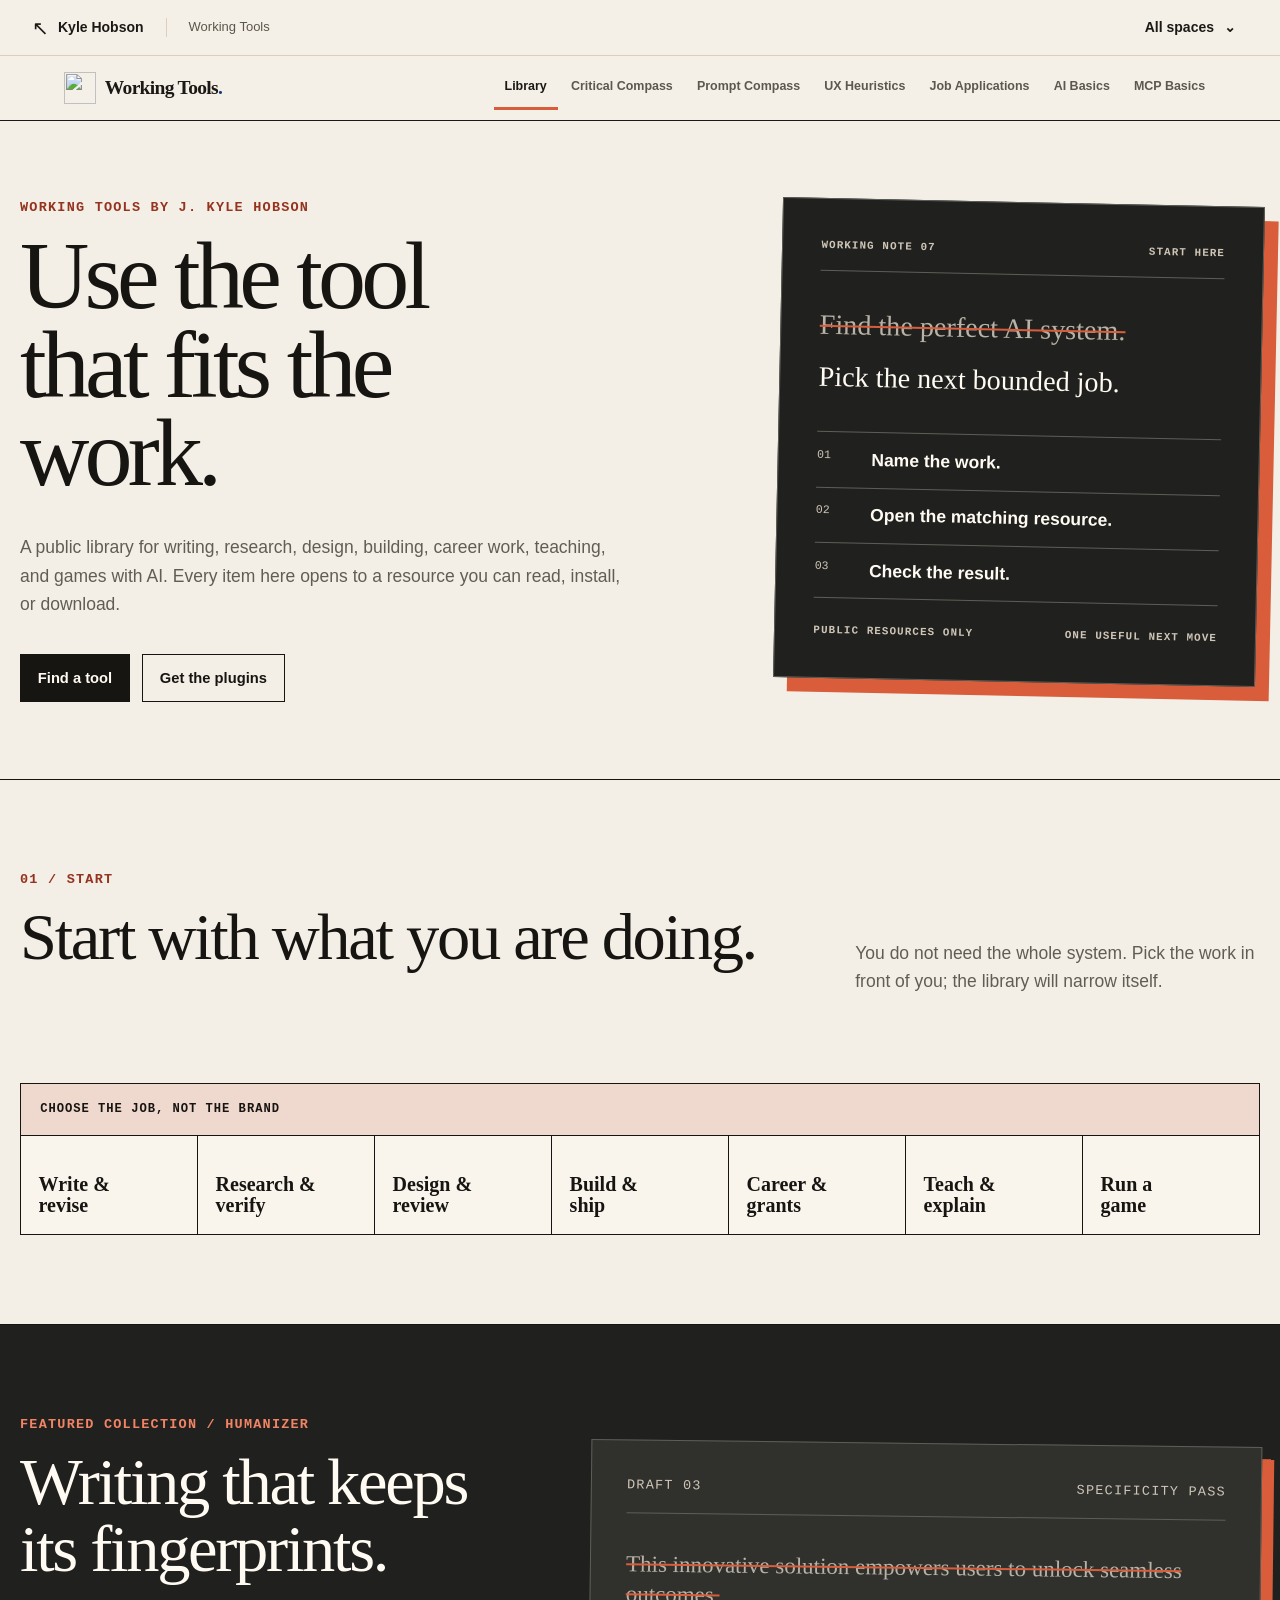
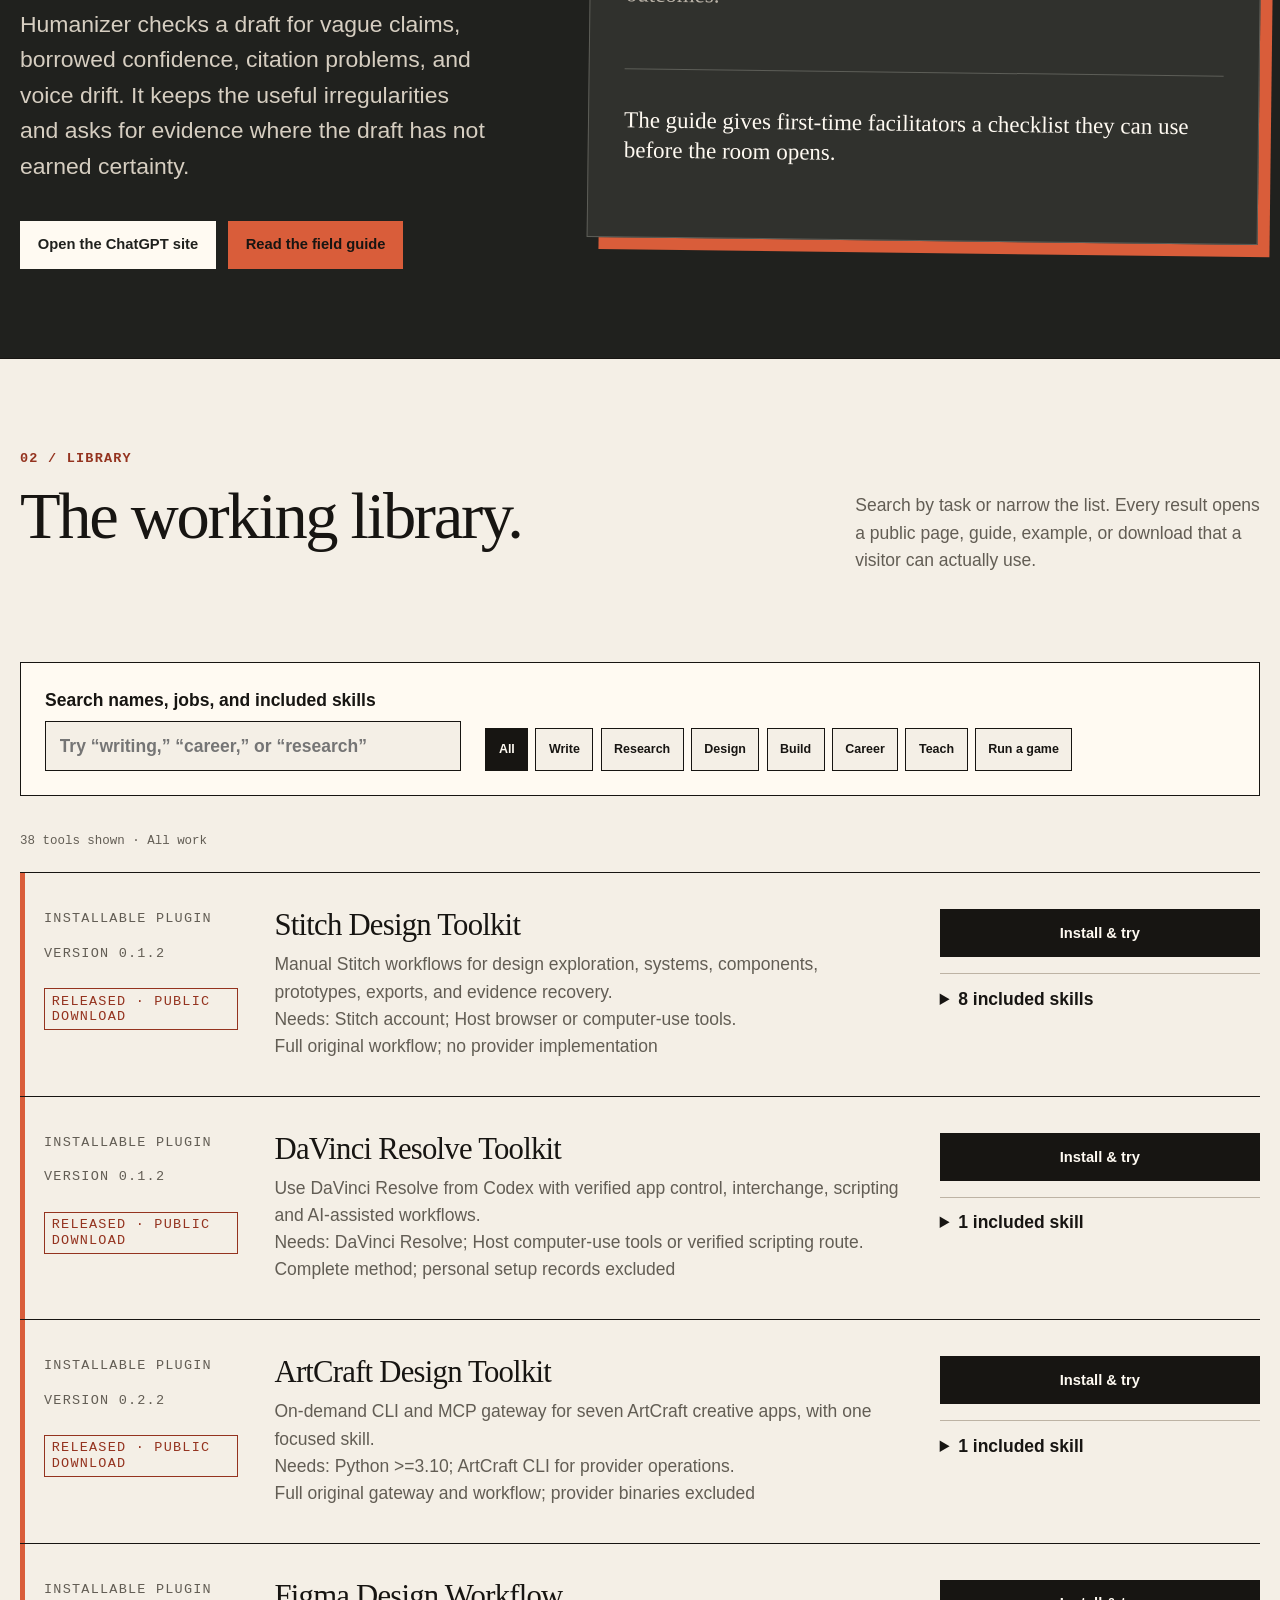
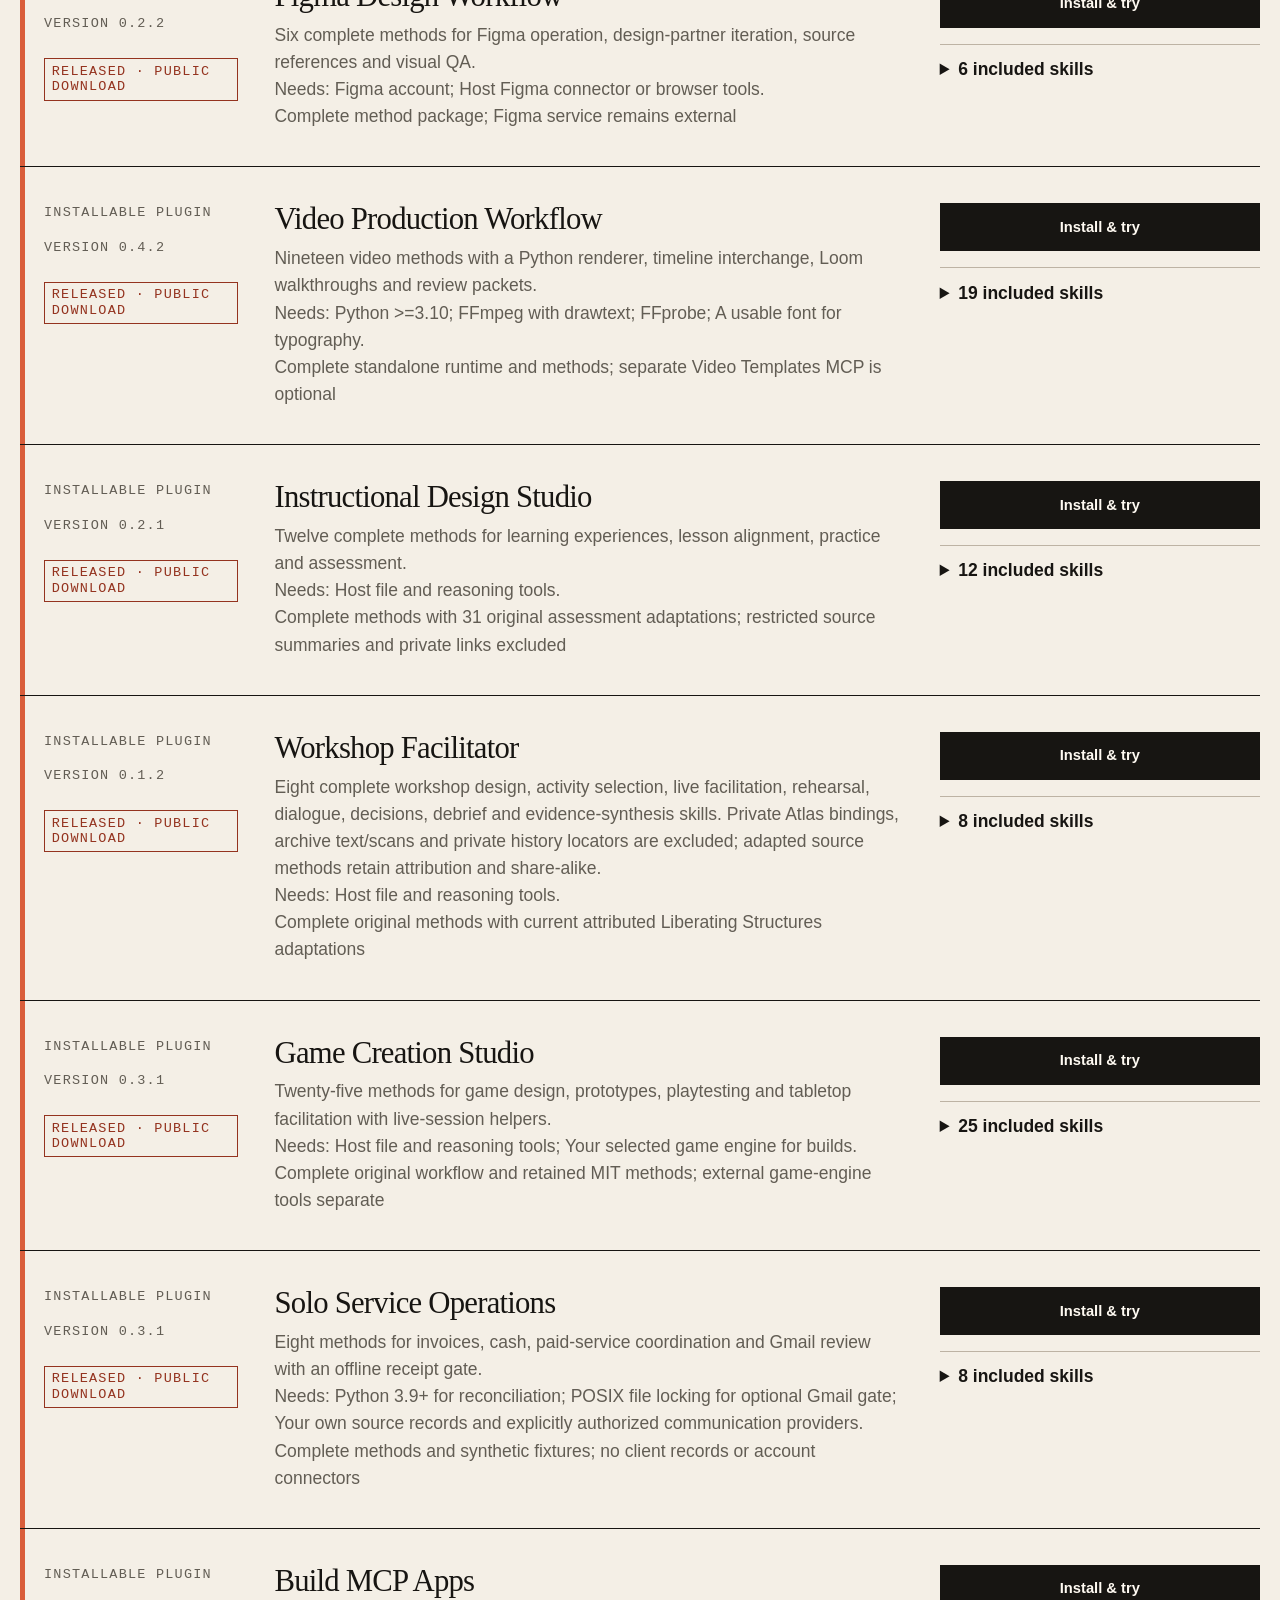
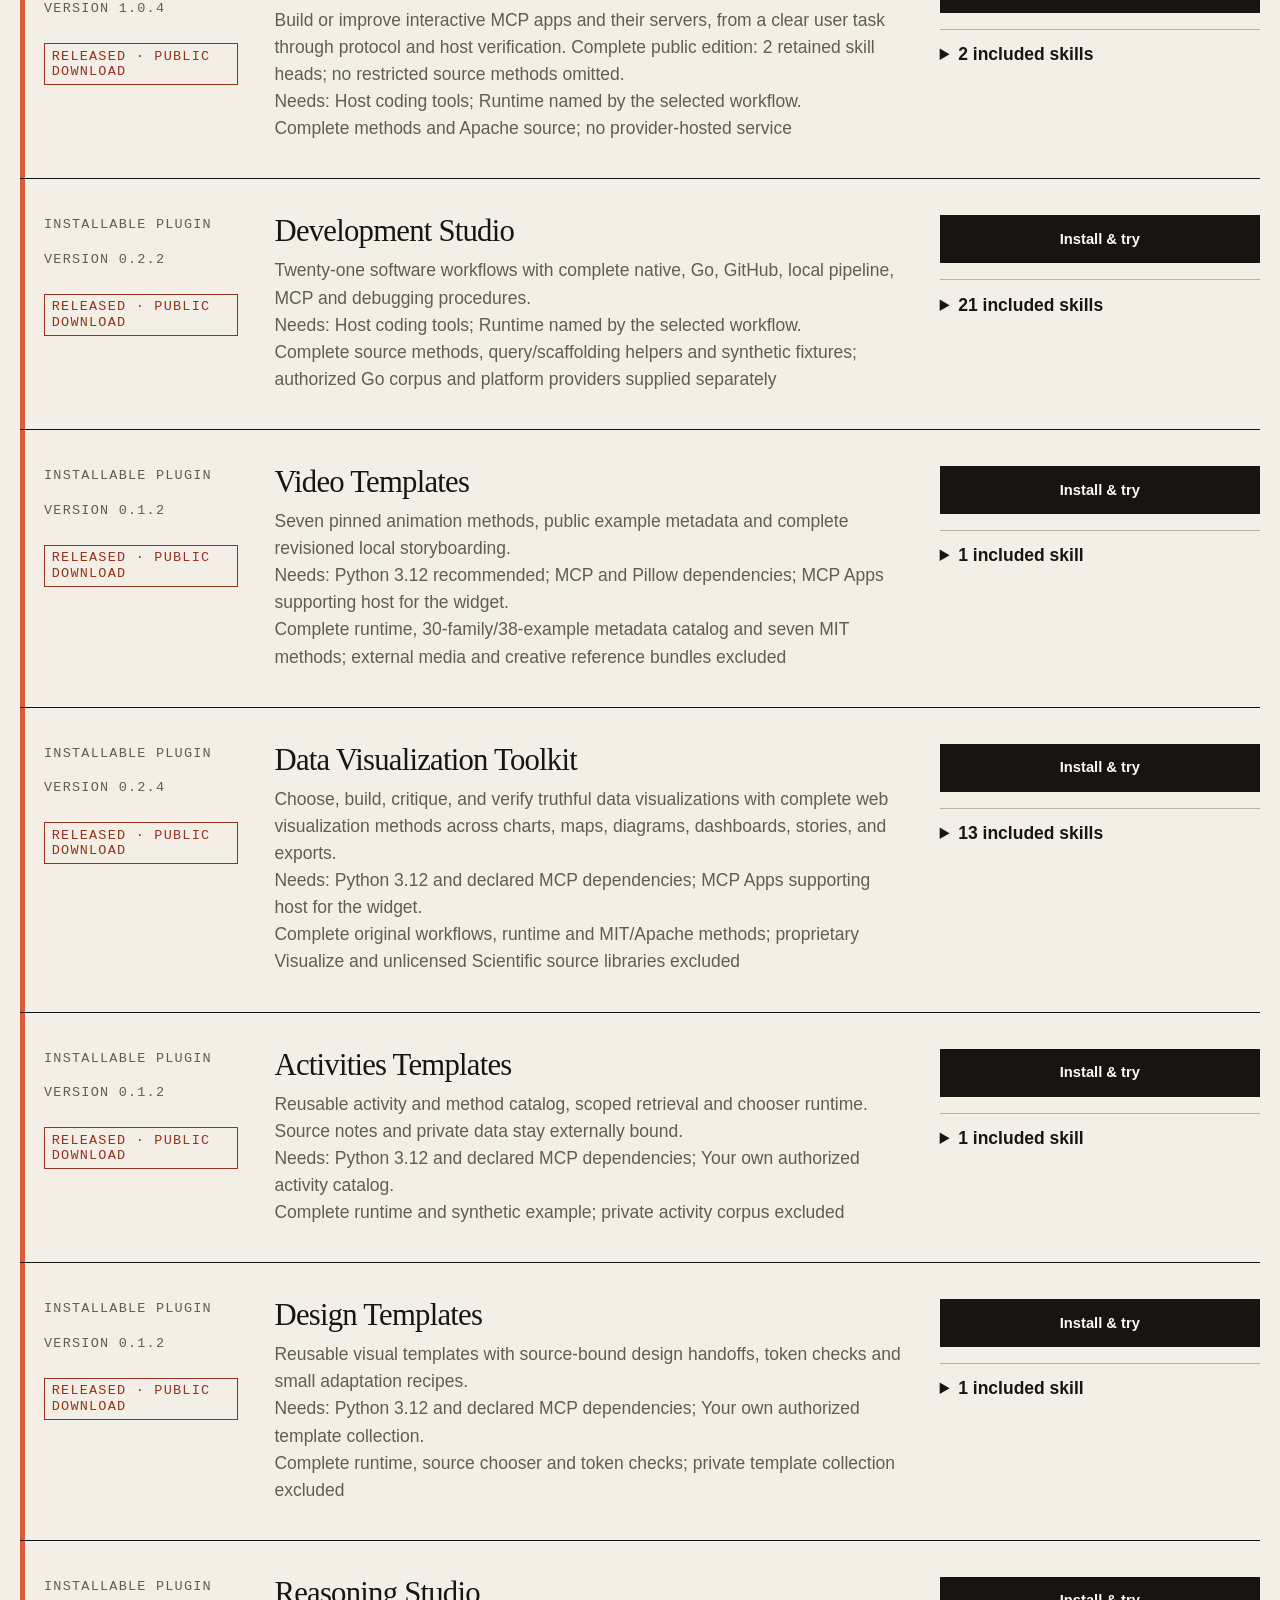
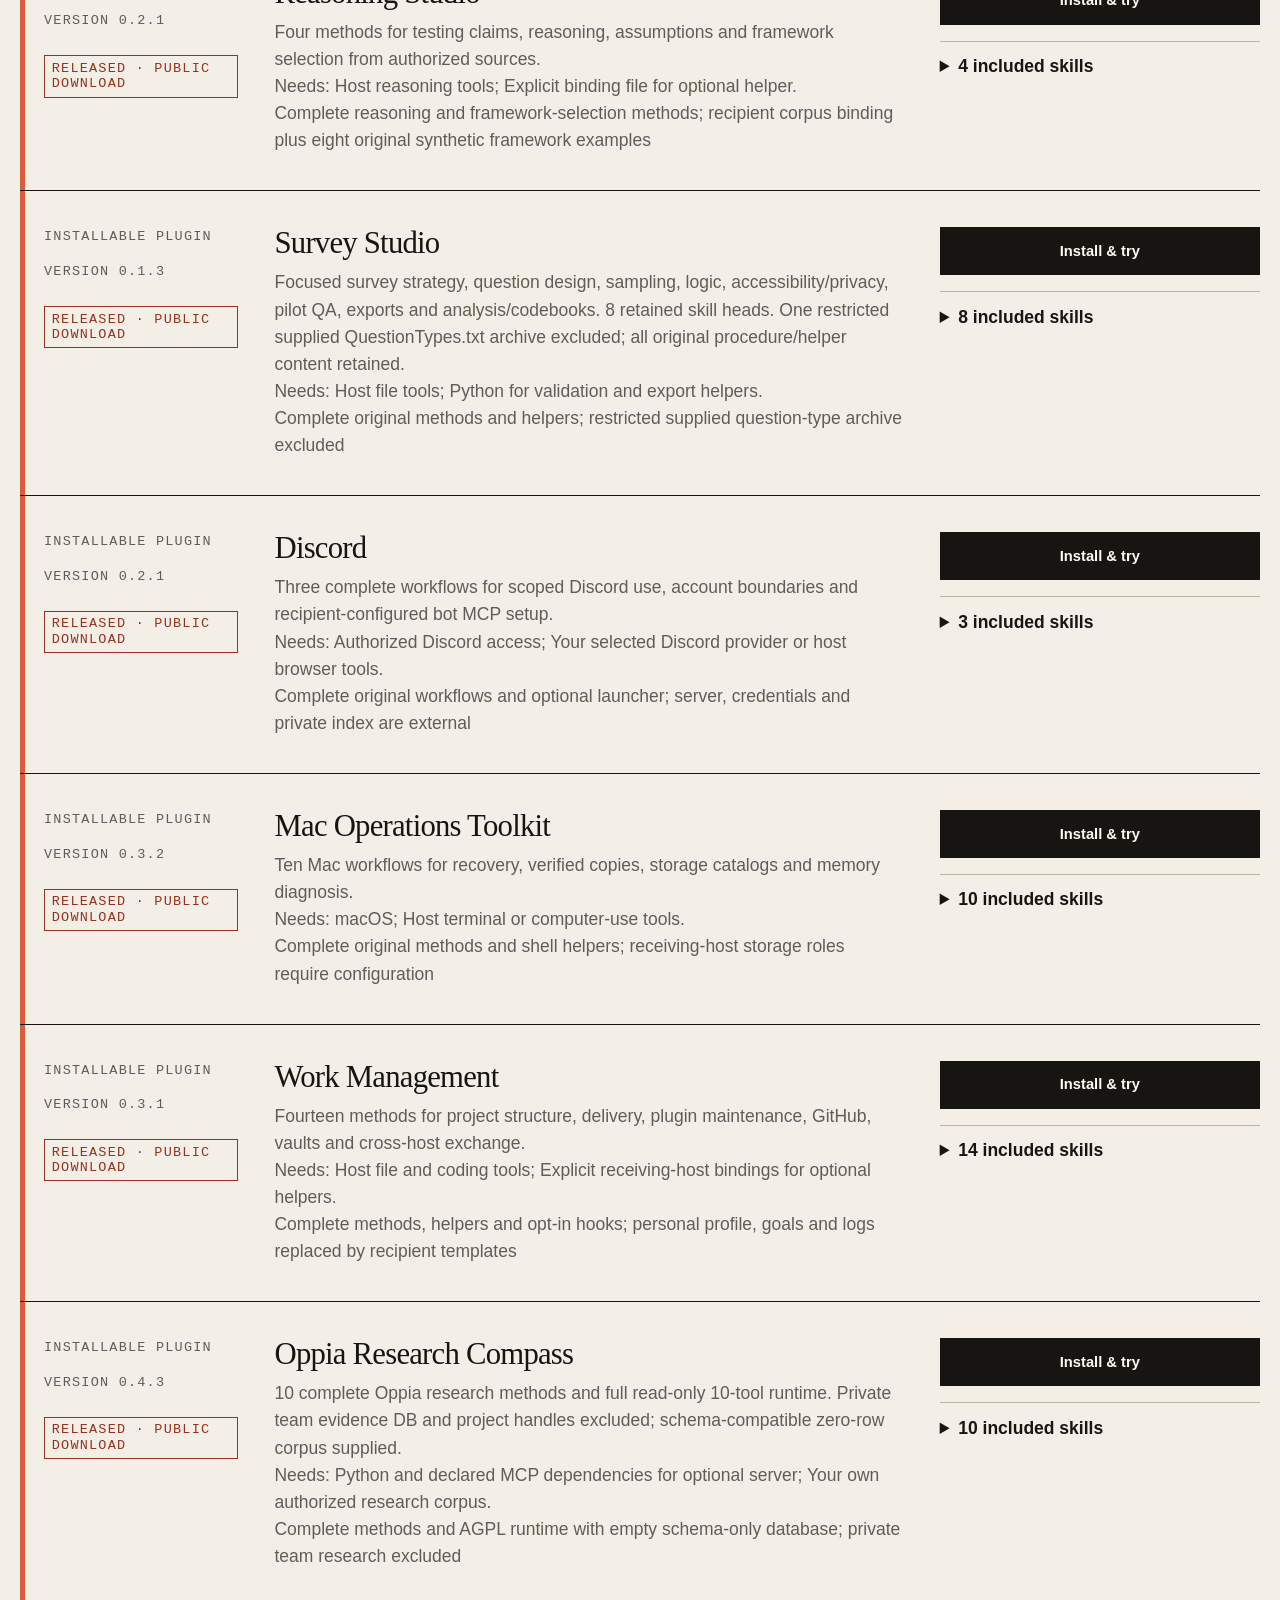
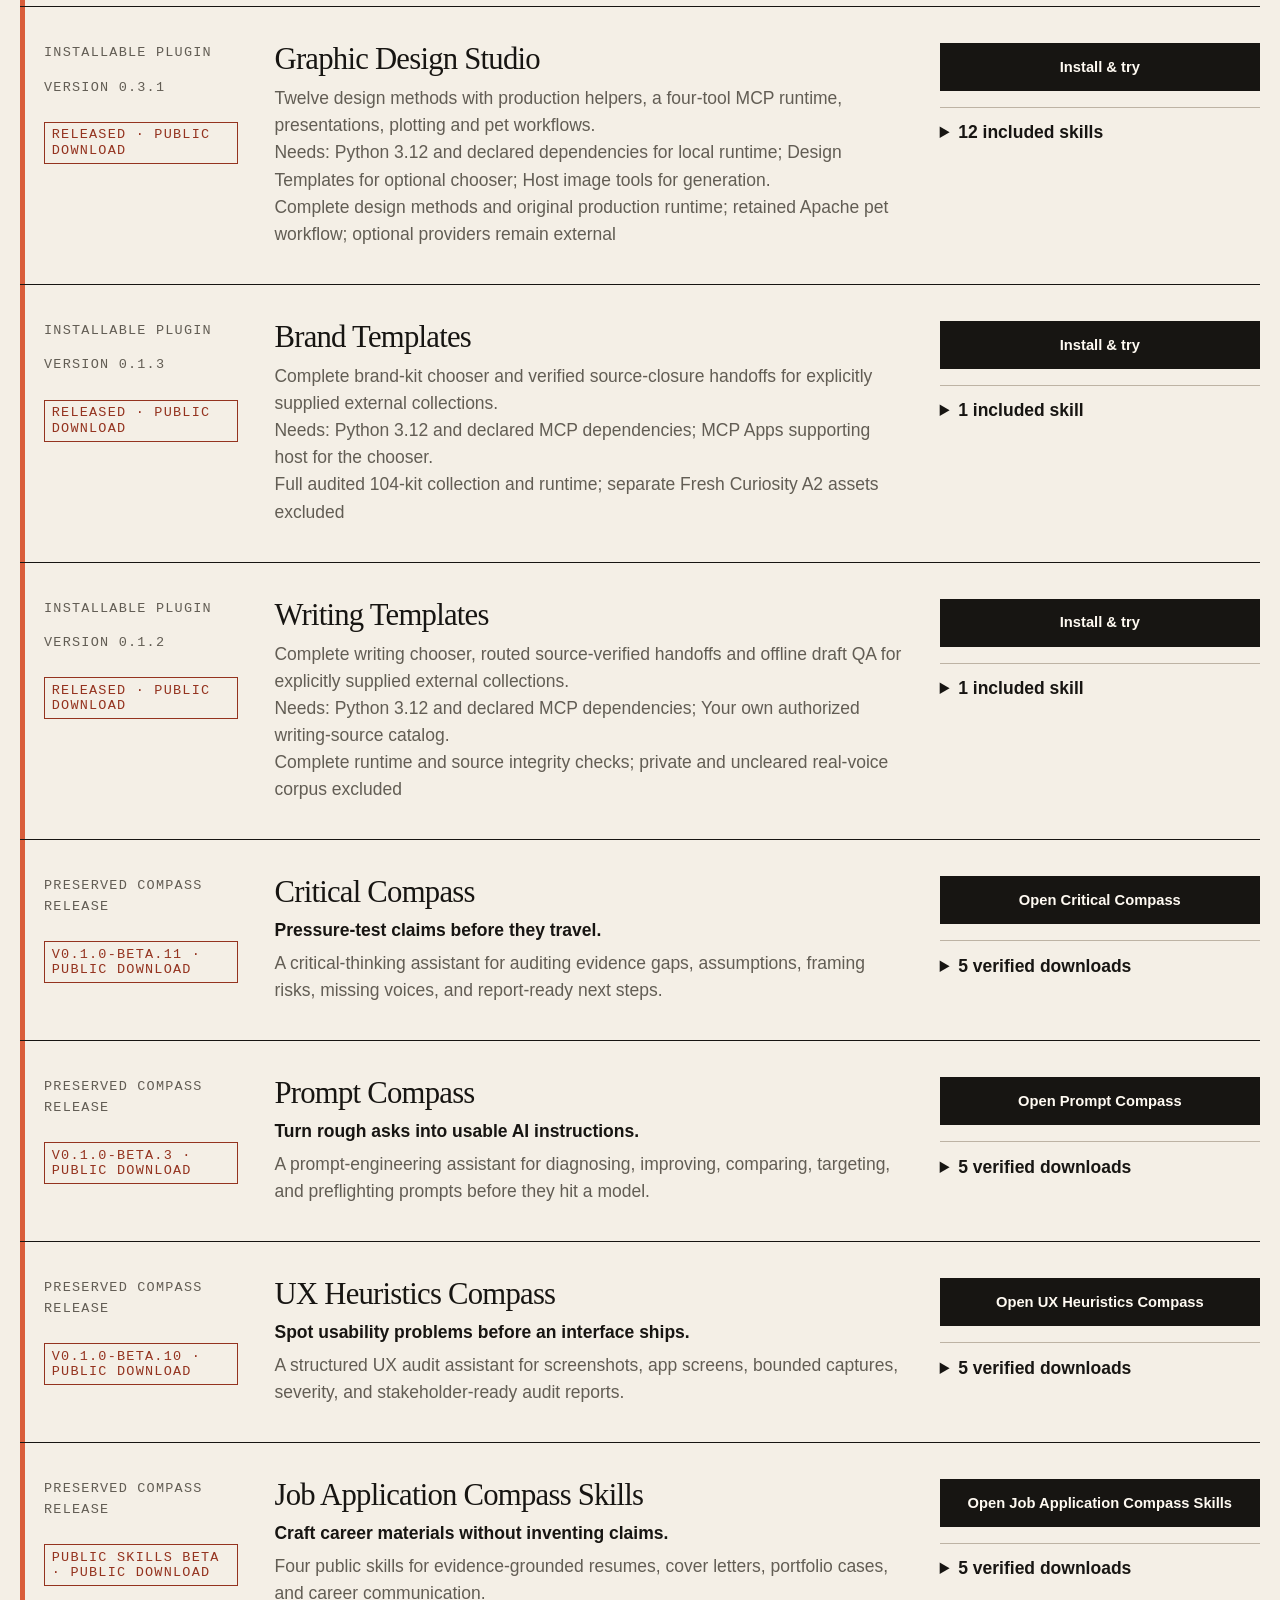
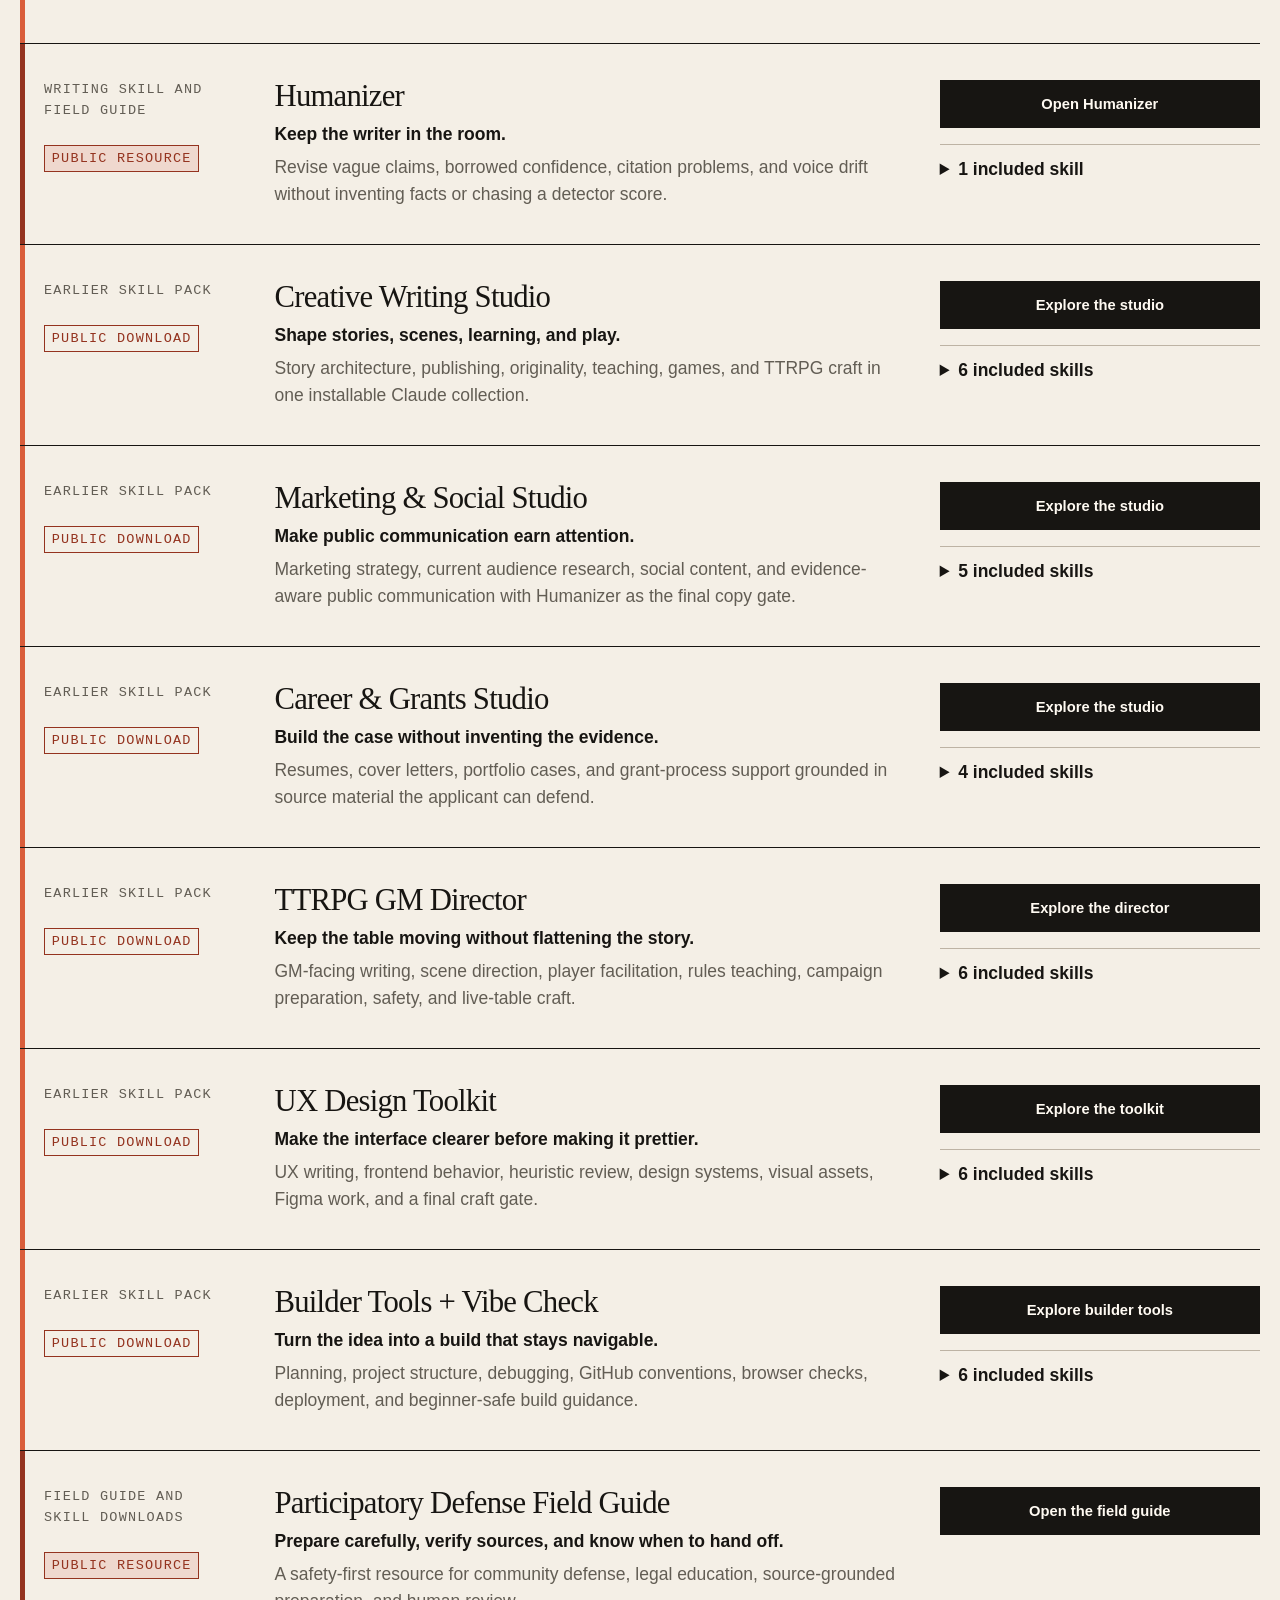
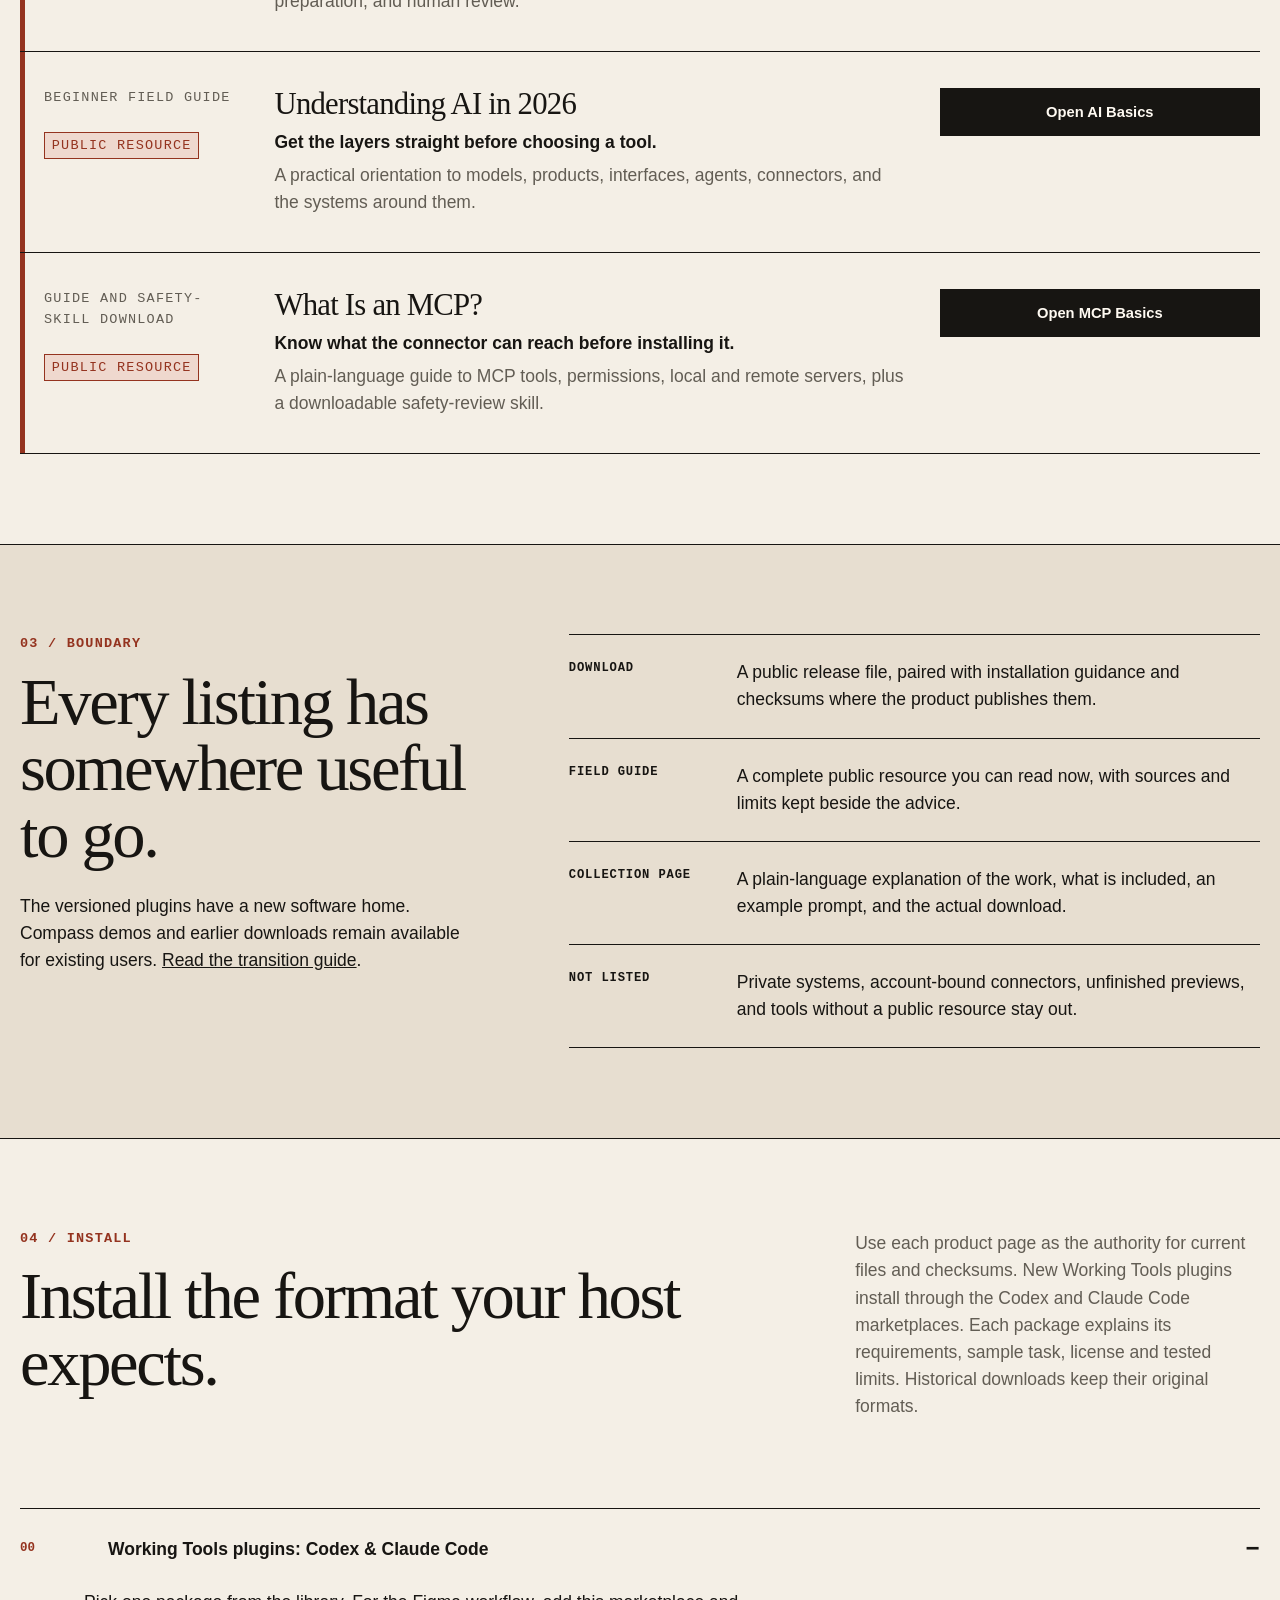
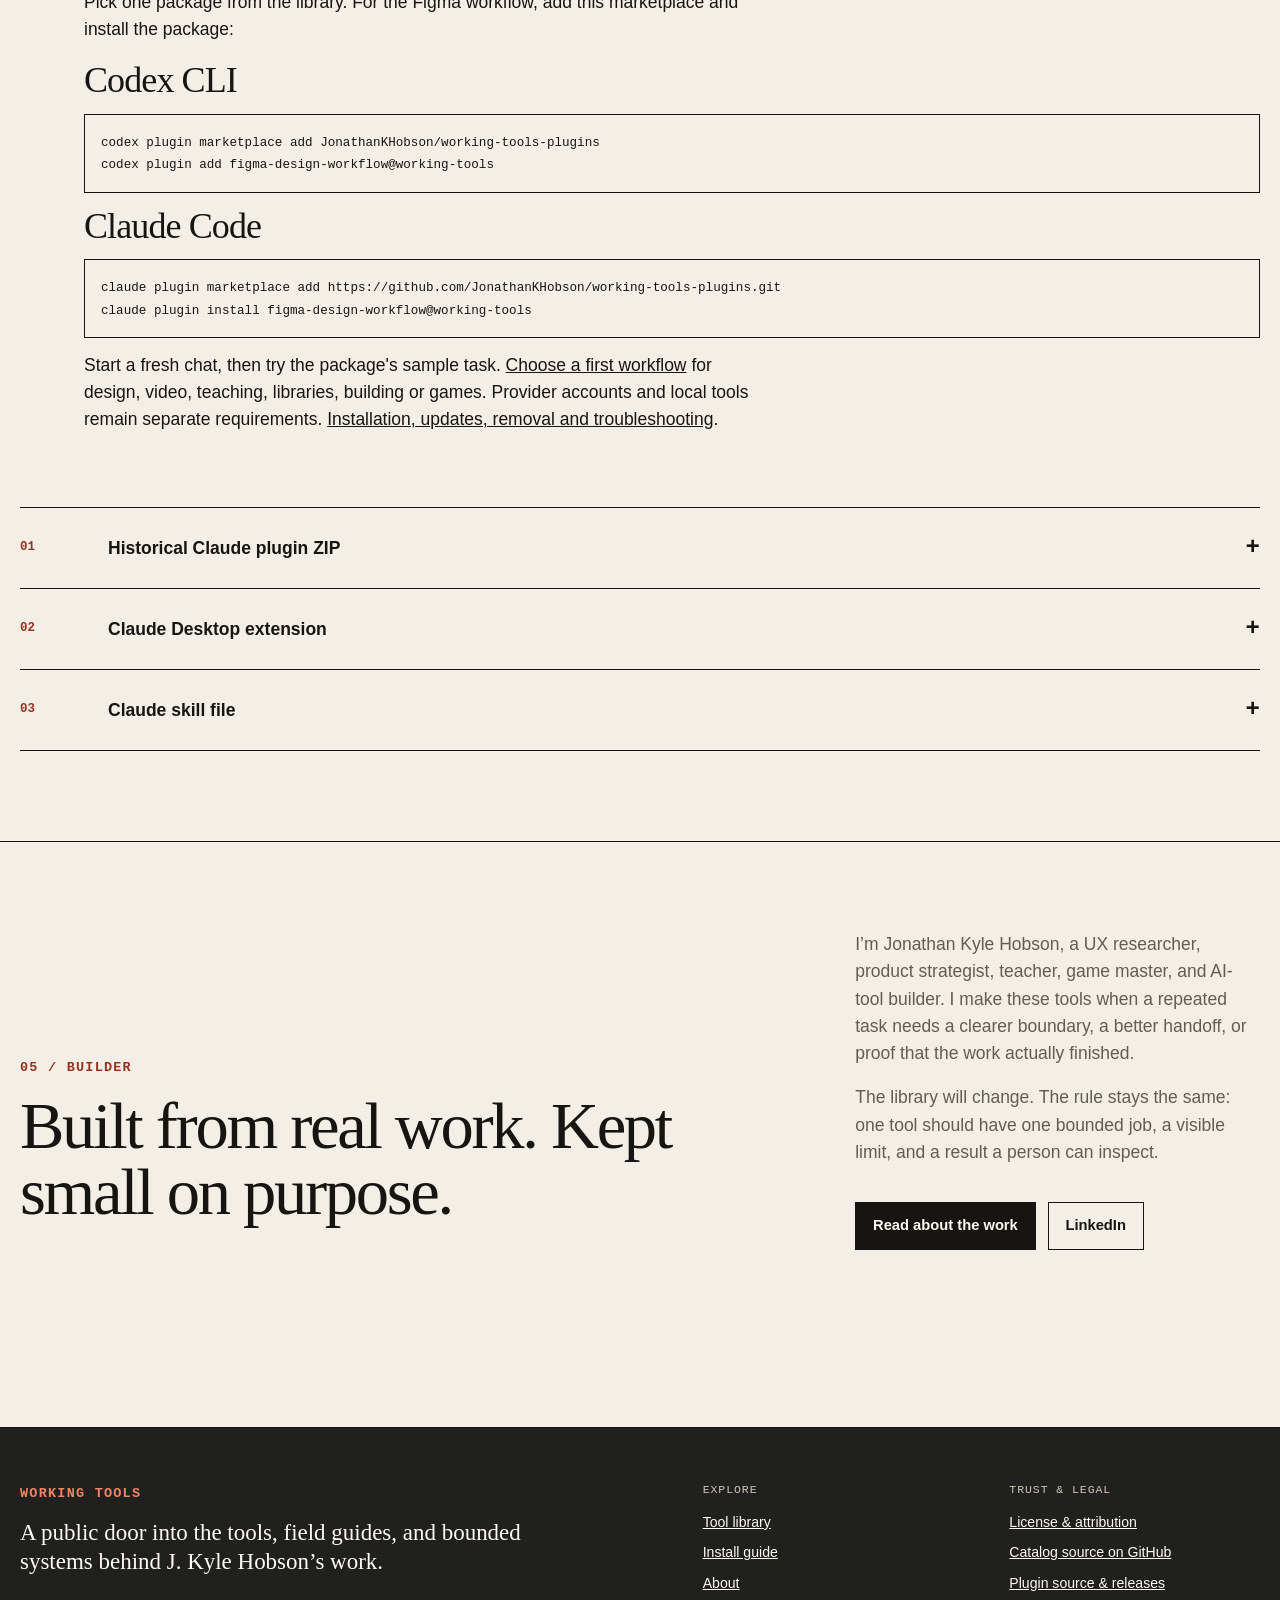
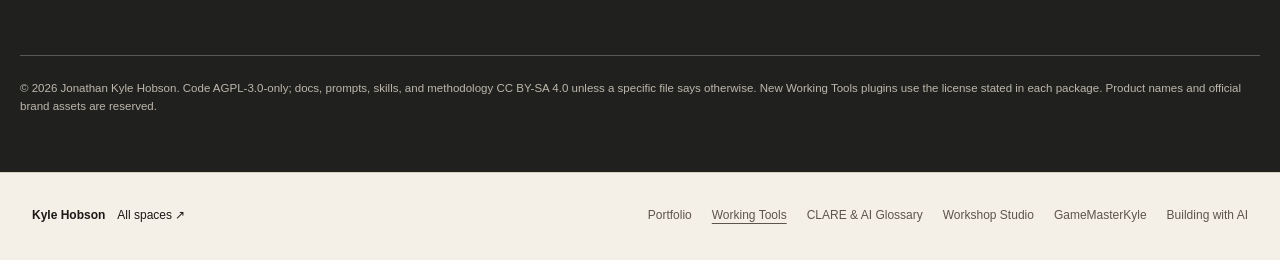
==== commit d6bdacd2: "Refresh verified plugin patches and first-workflow onboarding" ====
--- a/index.html
+++ b/index.html
@@ -199,9 +199,9 @@
               <pre><code>codex plugin marketplace add JonathanKHobson/working-tools-plugins
 codex plugin add figma-design-workflow@working-tools</code></pre>
               <h3>Claude Code</h3>
-              <pre><code>claude plugin marketplace add JonathanKHobson/working-tools-plugins
+              <pre><code>claude plugin marketplace add https://github.com/JonathanKHobson/working-tools-plugins.git
 claude plugin install figma-design-workflow@working-tools</code></pre>
-              <p>Start a fresh chat, then try the package's sample task. Provider accounts and local tools remain separate requirements. <a href="https://github.com/JonathanKHobson/working-tools-plugins/blob/main/docs/install.md">Installation, updates, removal and troubleshooting</a>.</p>
+              <p>Start a fresh chat, then try the package's sample task. <a href="https://github.com/JonathanKHobson/working-tools-plugins/blob/main/docs/workflows.md">Choose a first workflow</a> for design, video, teaching, libraries, building or games. Provider accounts and local tools remain separate requirements. <a href="https://github.com/JonathanKHobson/working-tools-plugins/blob/main/docs/install.md">Installation, updates, removal and troubleshooting</a>.</p>
             </div>
           </details>
           <details>
--- a/assets/css/responsive.css
+++ b/assets/css/responsive.css
@@ -194,4 +194,4 @@
 /* Keep package requirements and native commands inside their own column. */
 .library-row > *, .library-controls > *, .install-content { min-width: 0; }
 .skill-list code { overflow-wrap: anywhere; }
-.section-block[id] { scroll-margin-top: 9rem; }
+.section-block[id], #top { scroll-margin-top: 9rem; }
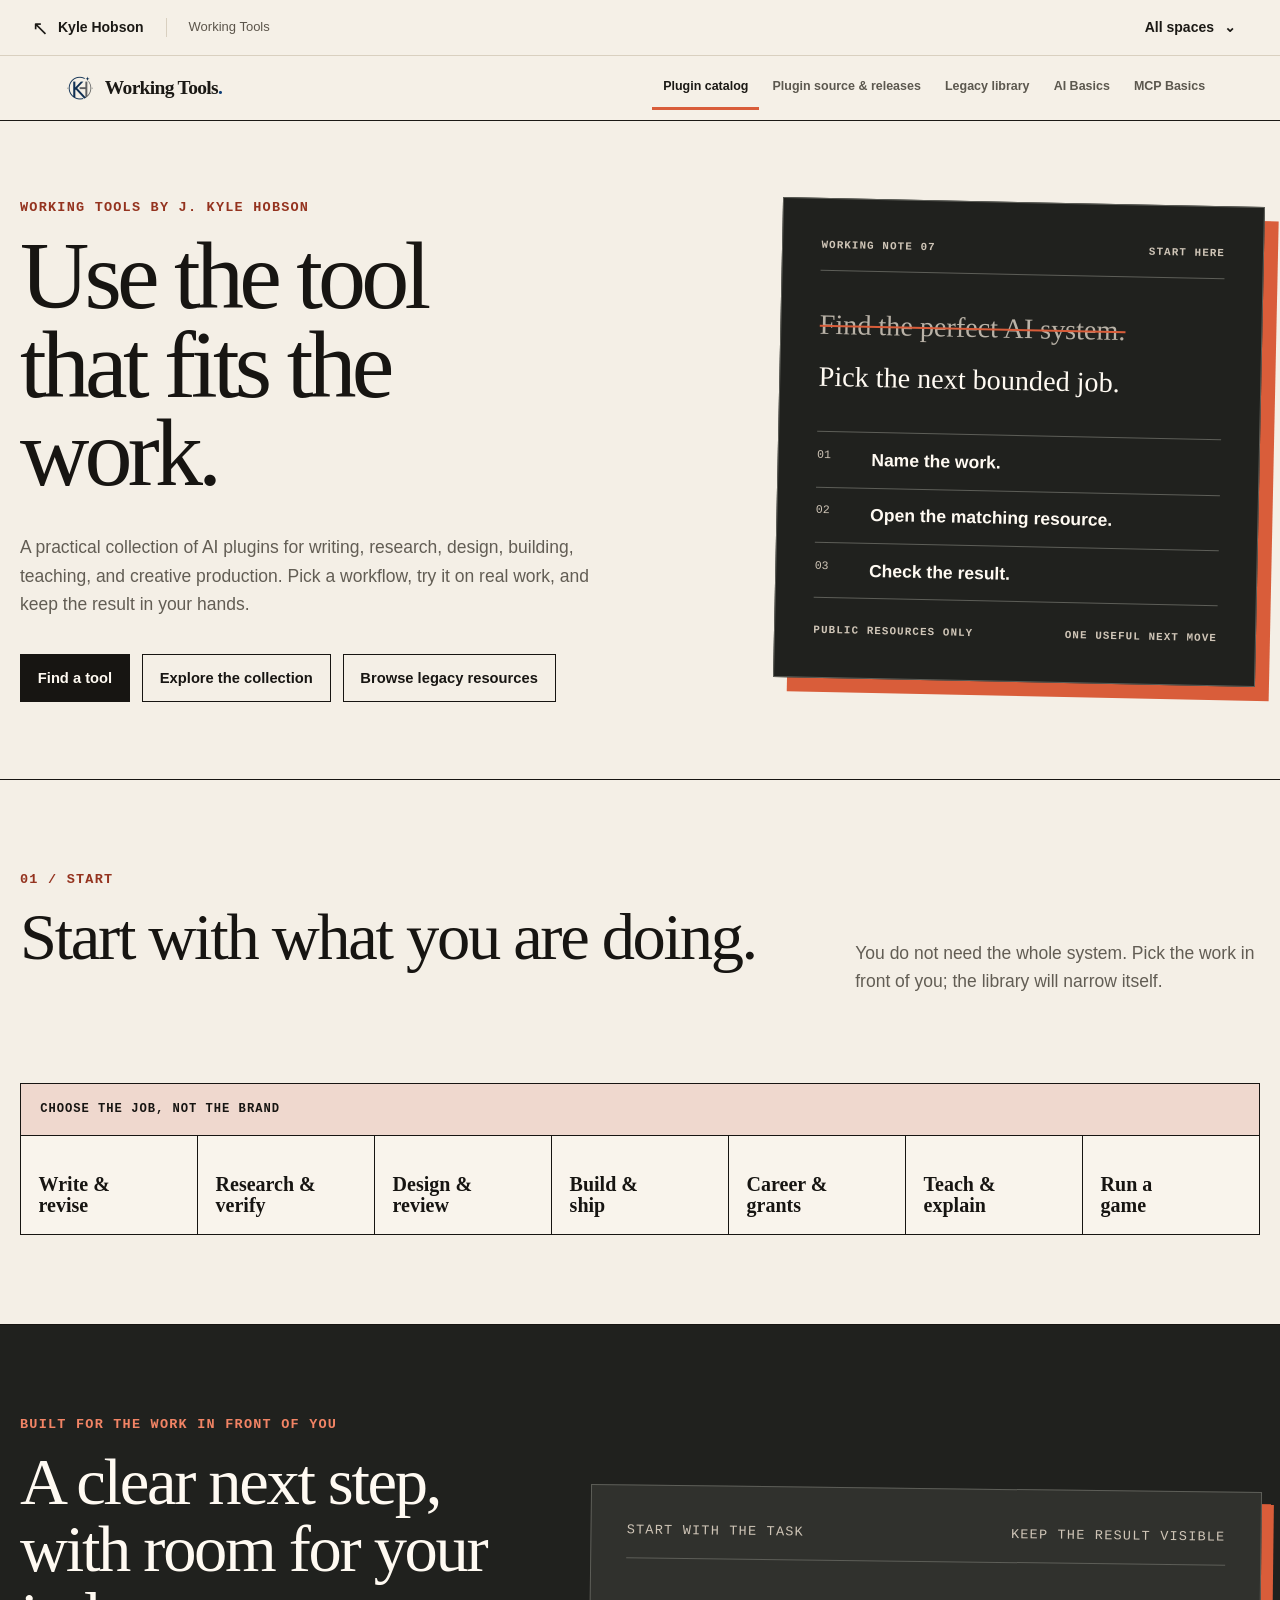
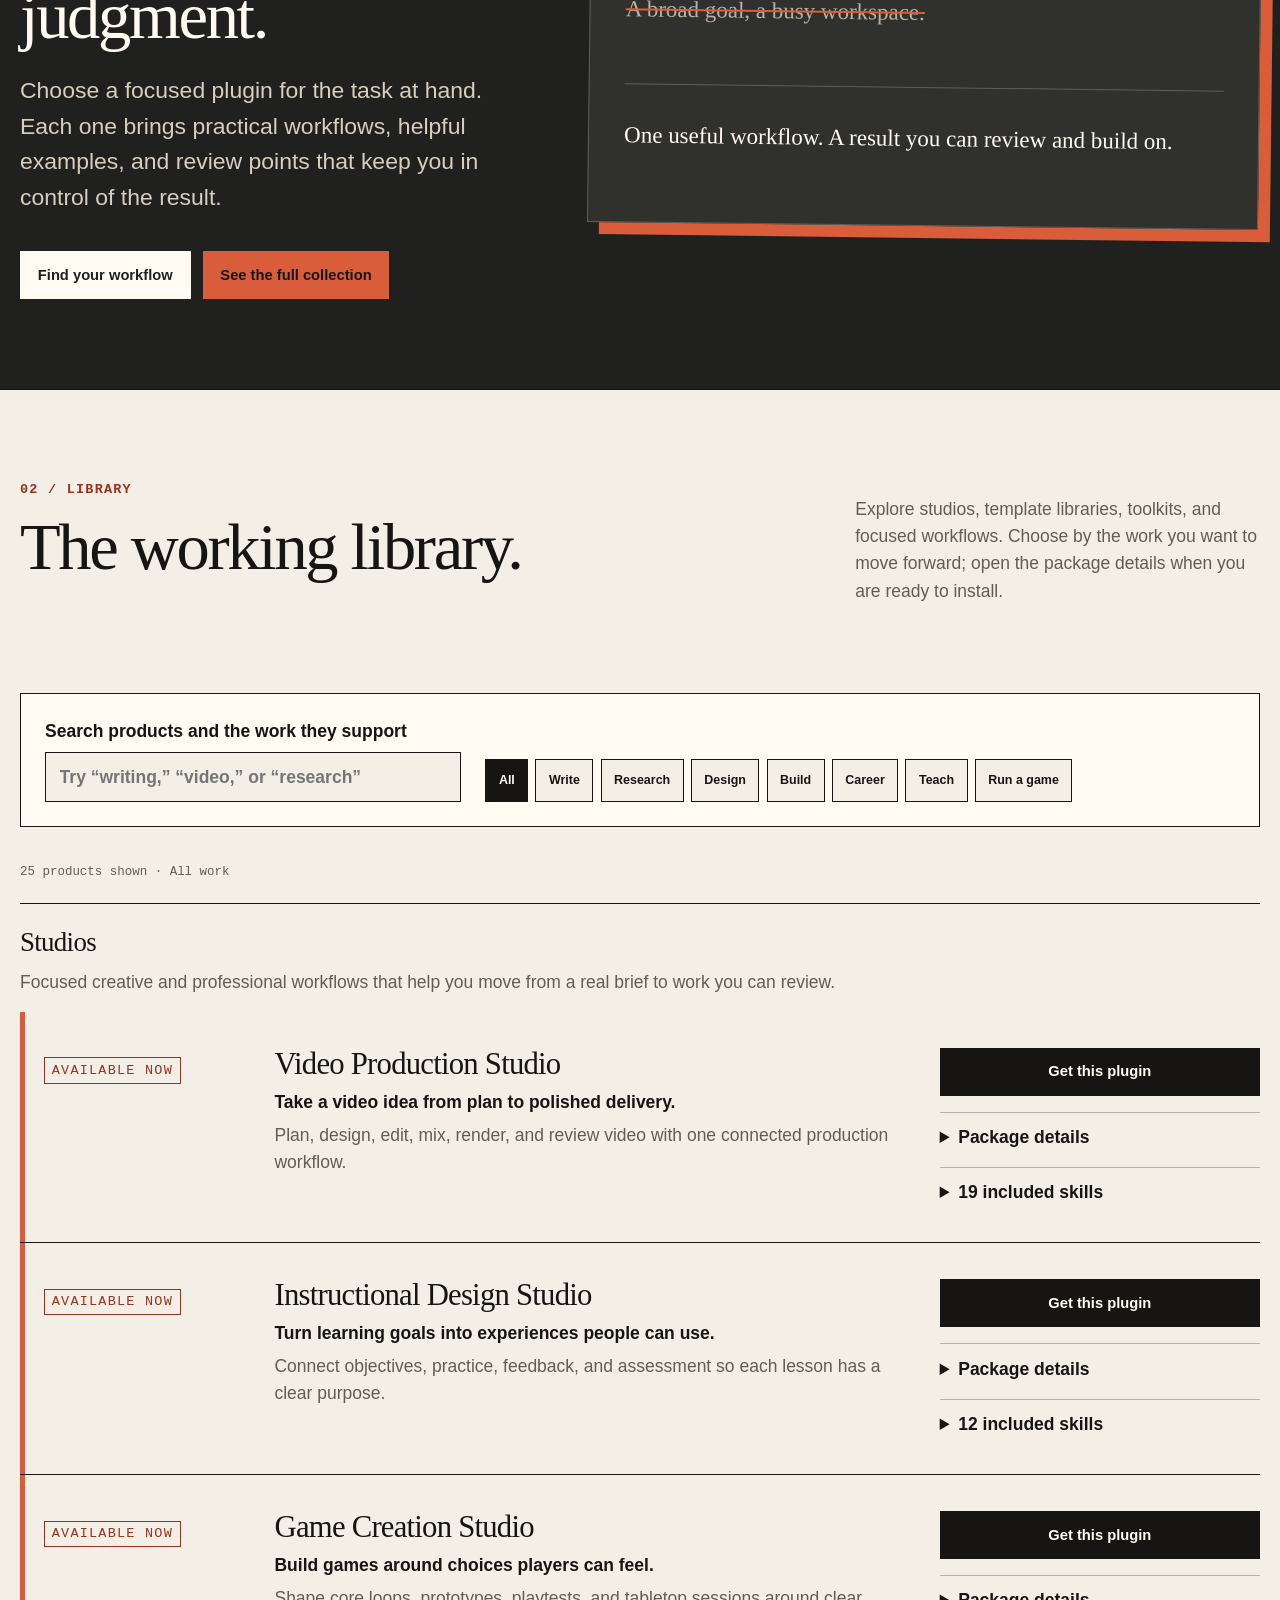
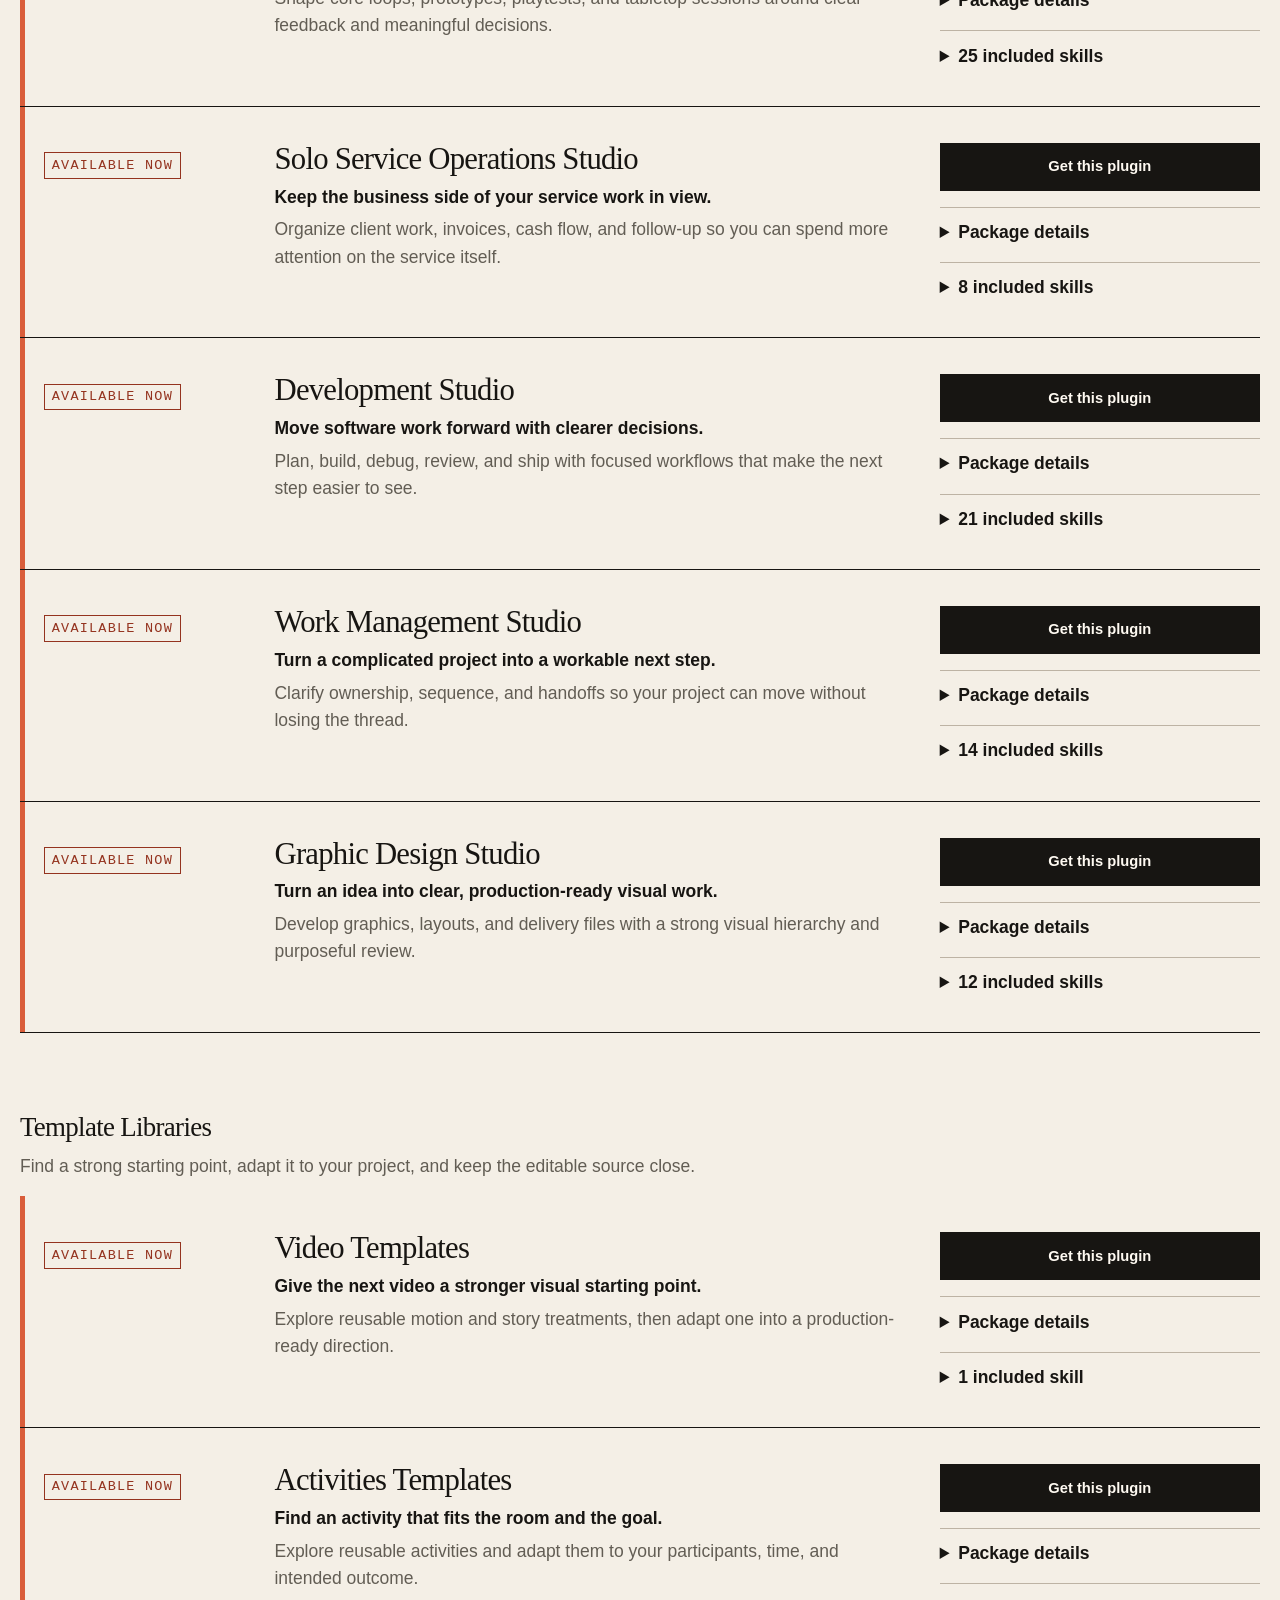
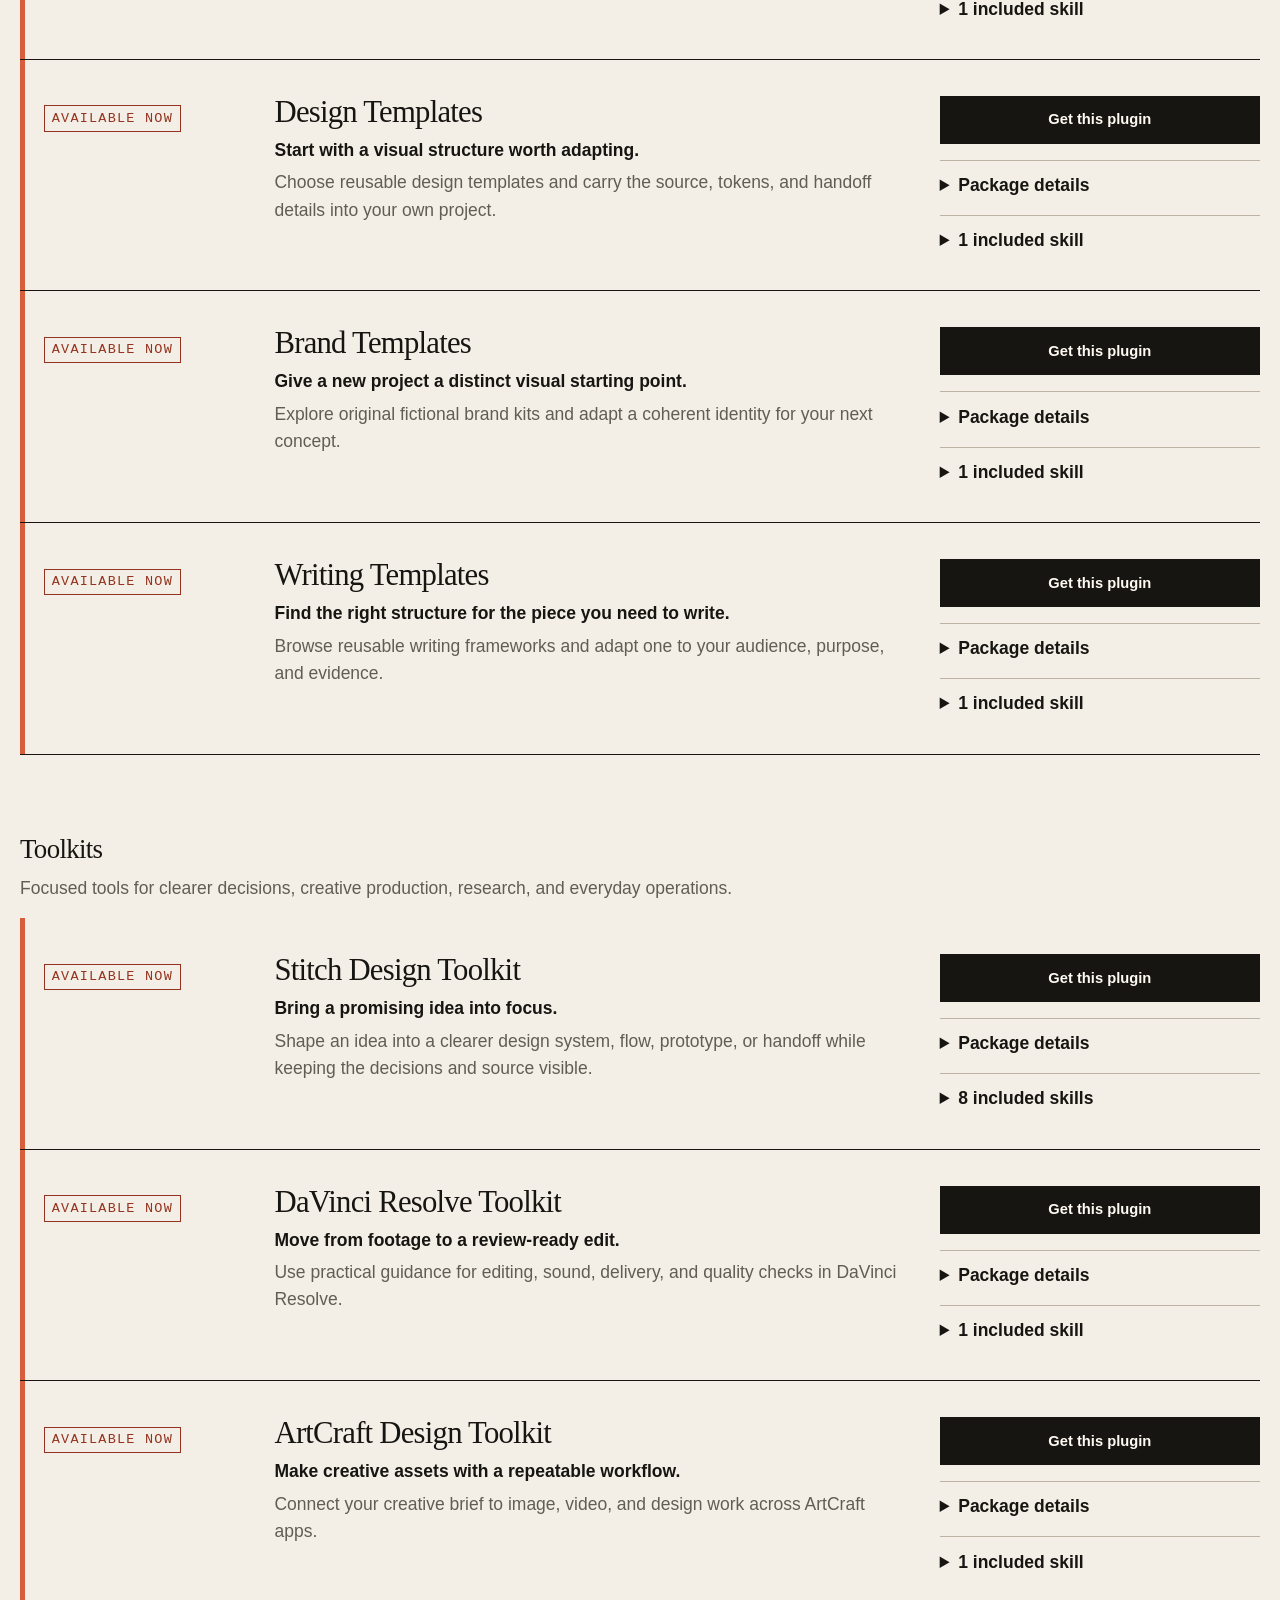
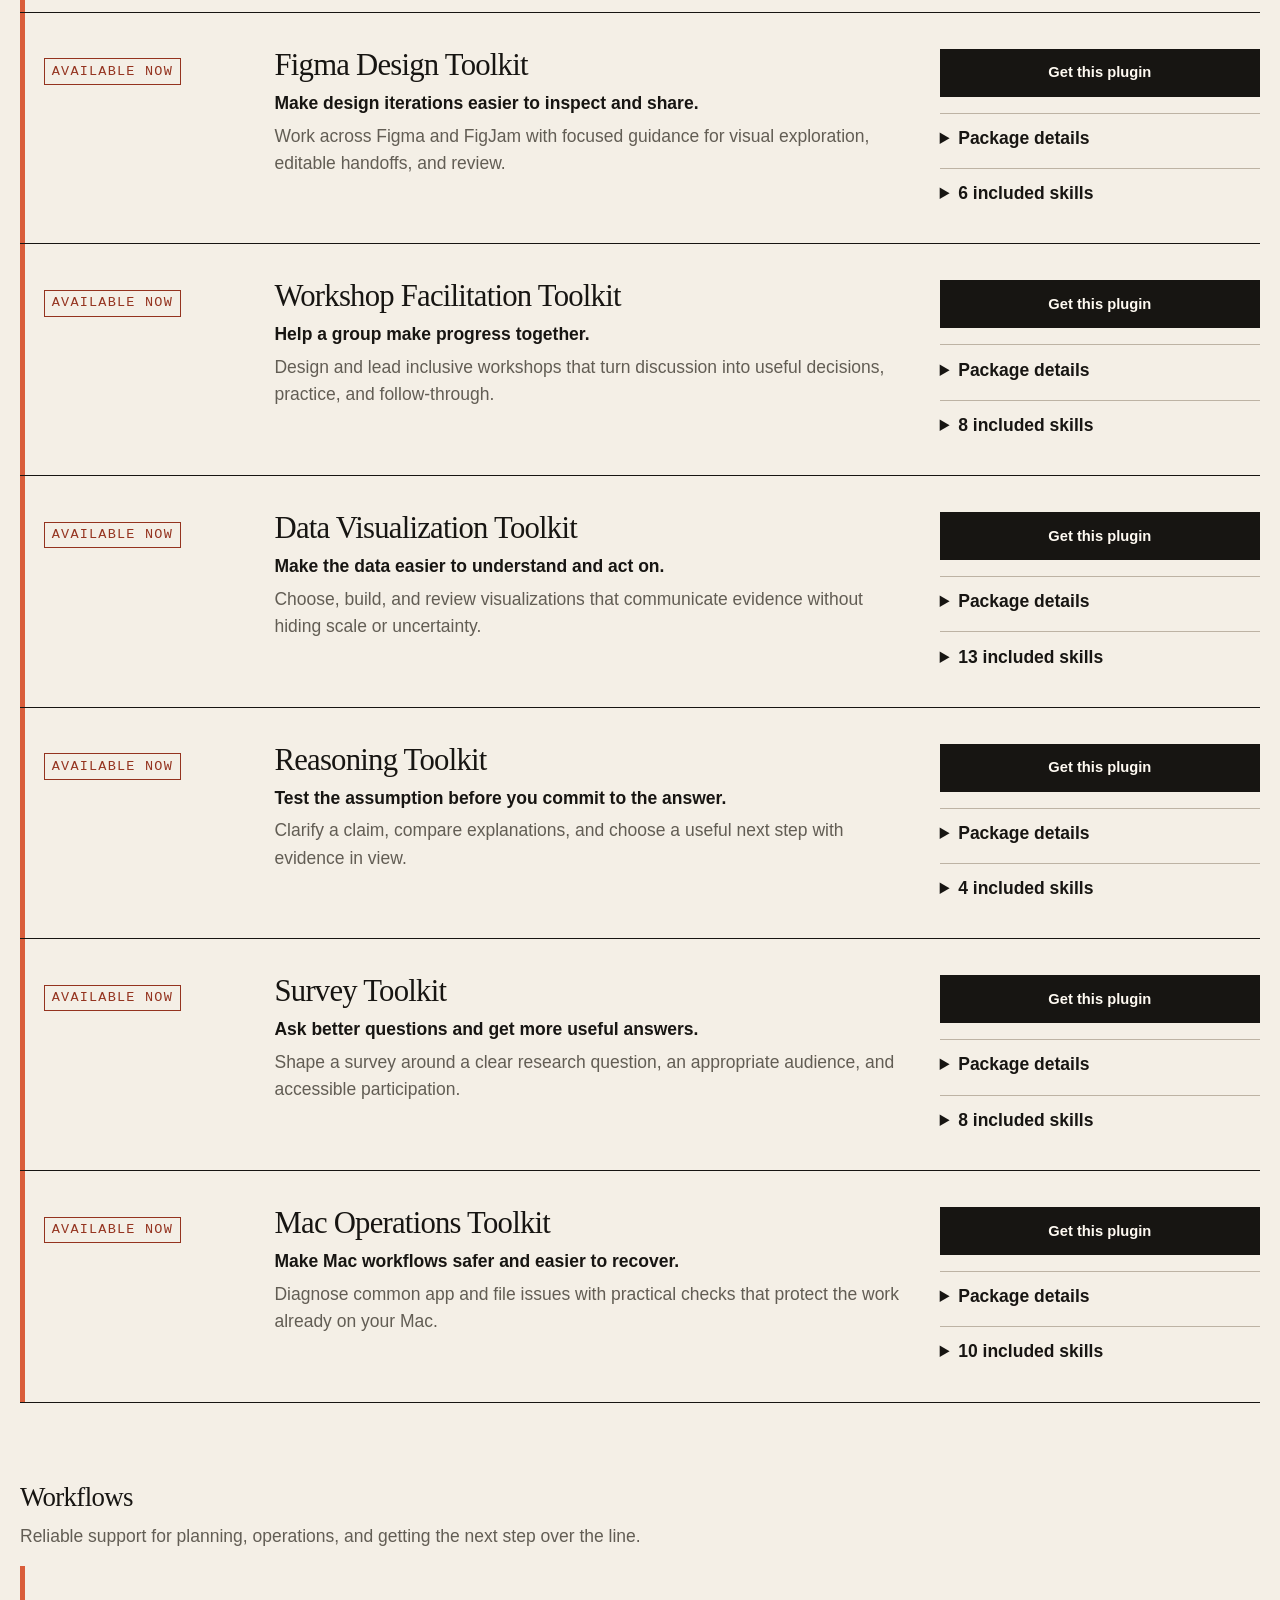
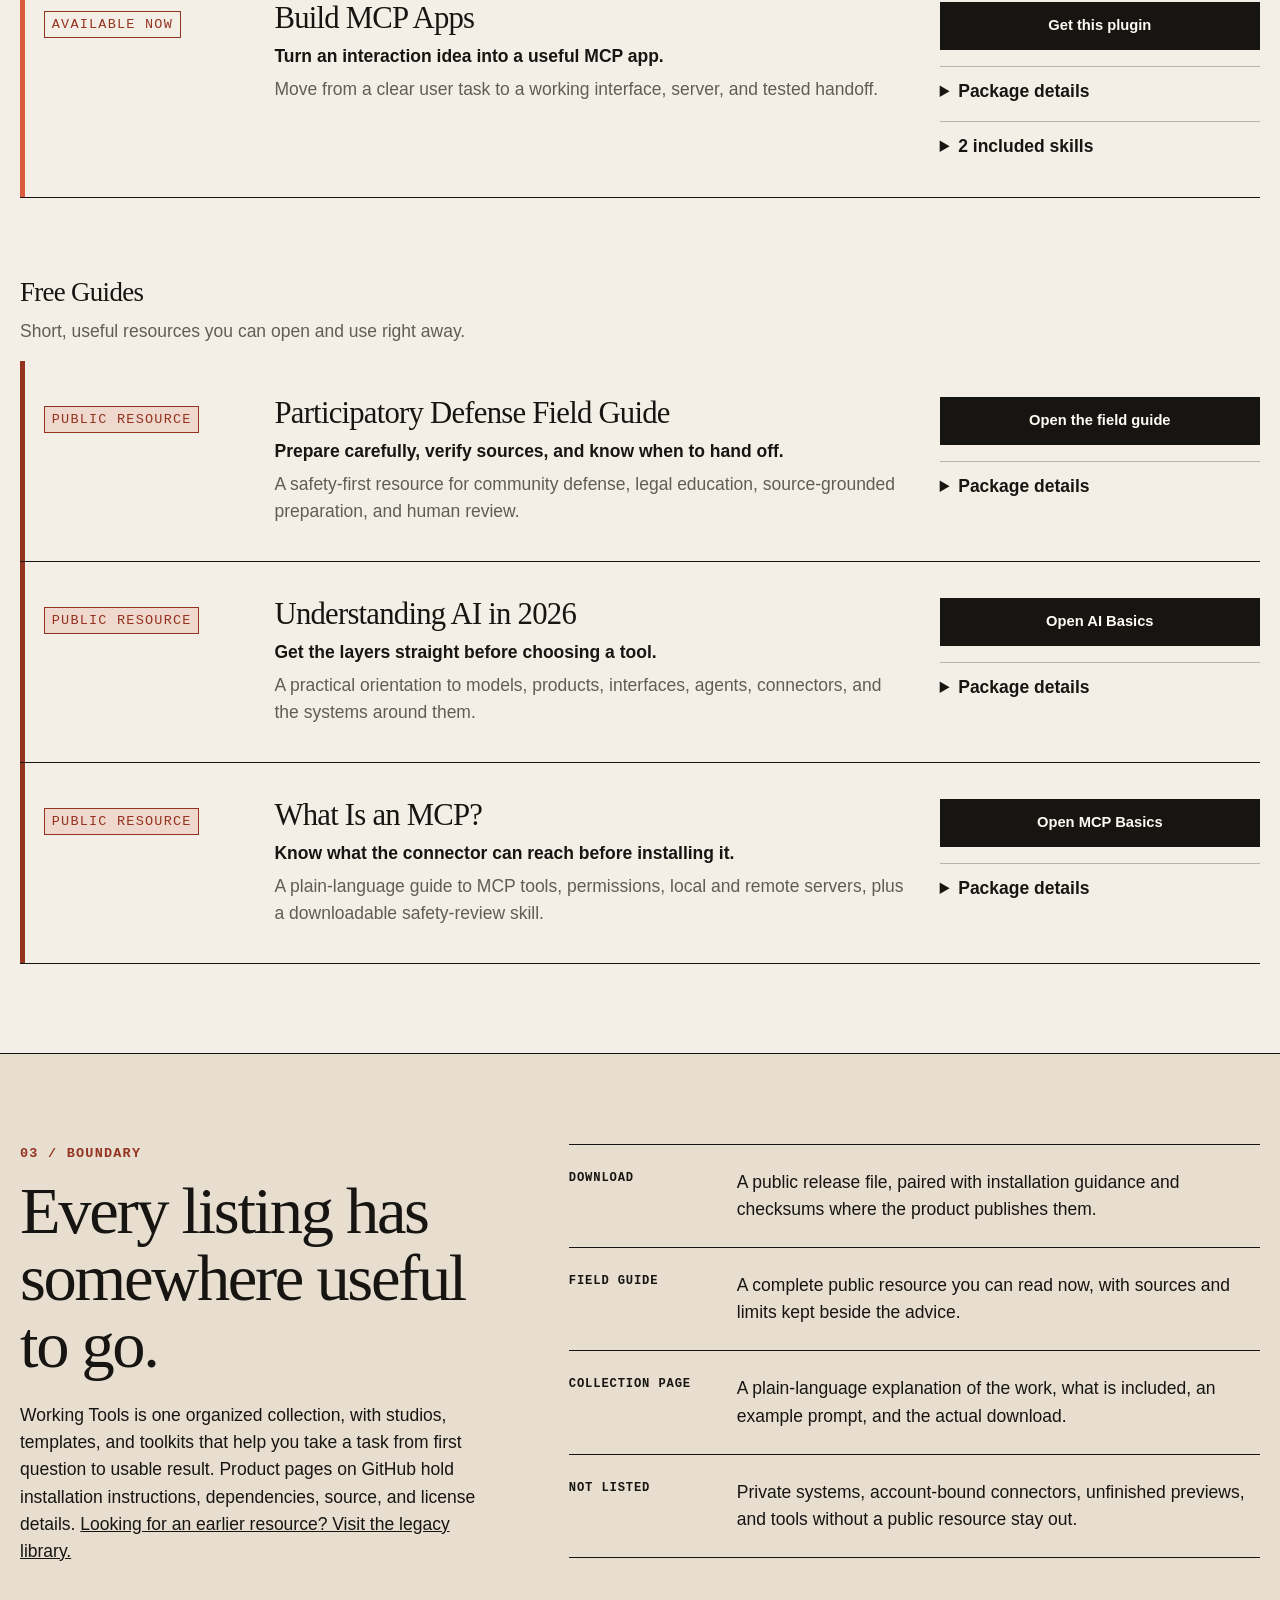
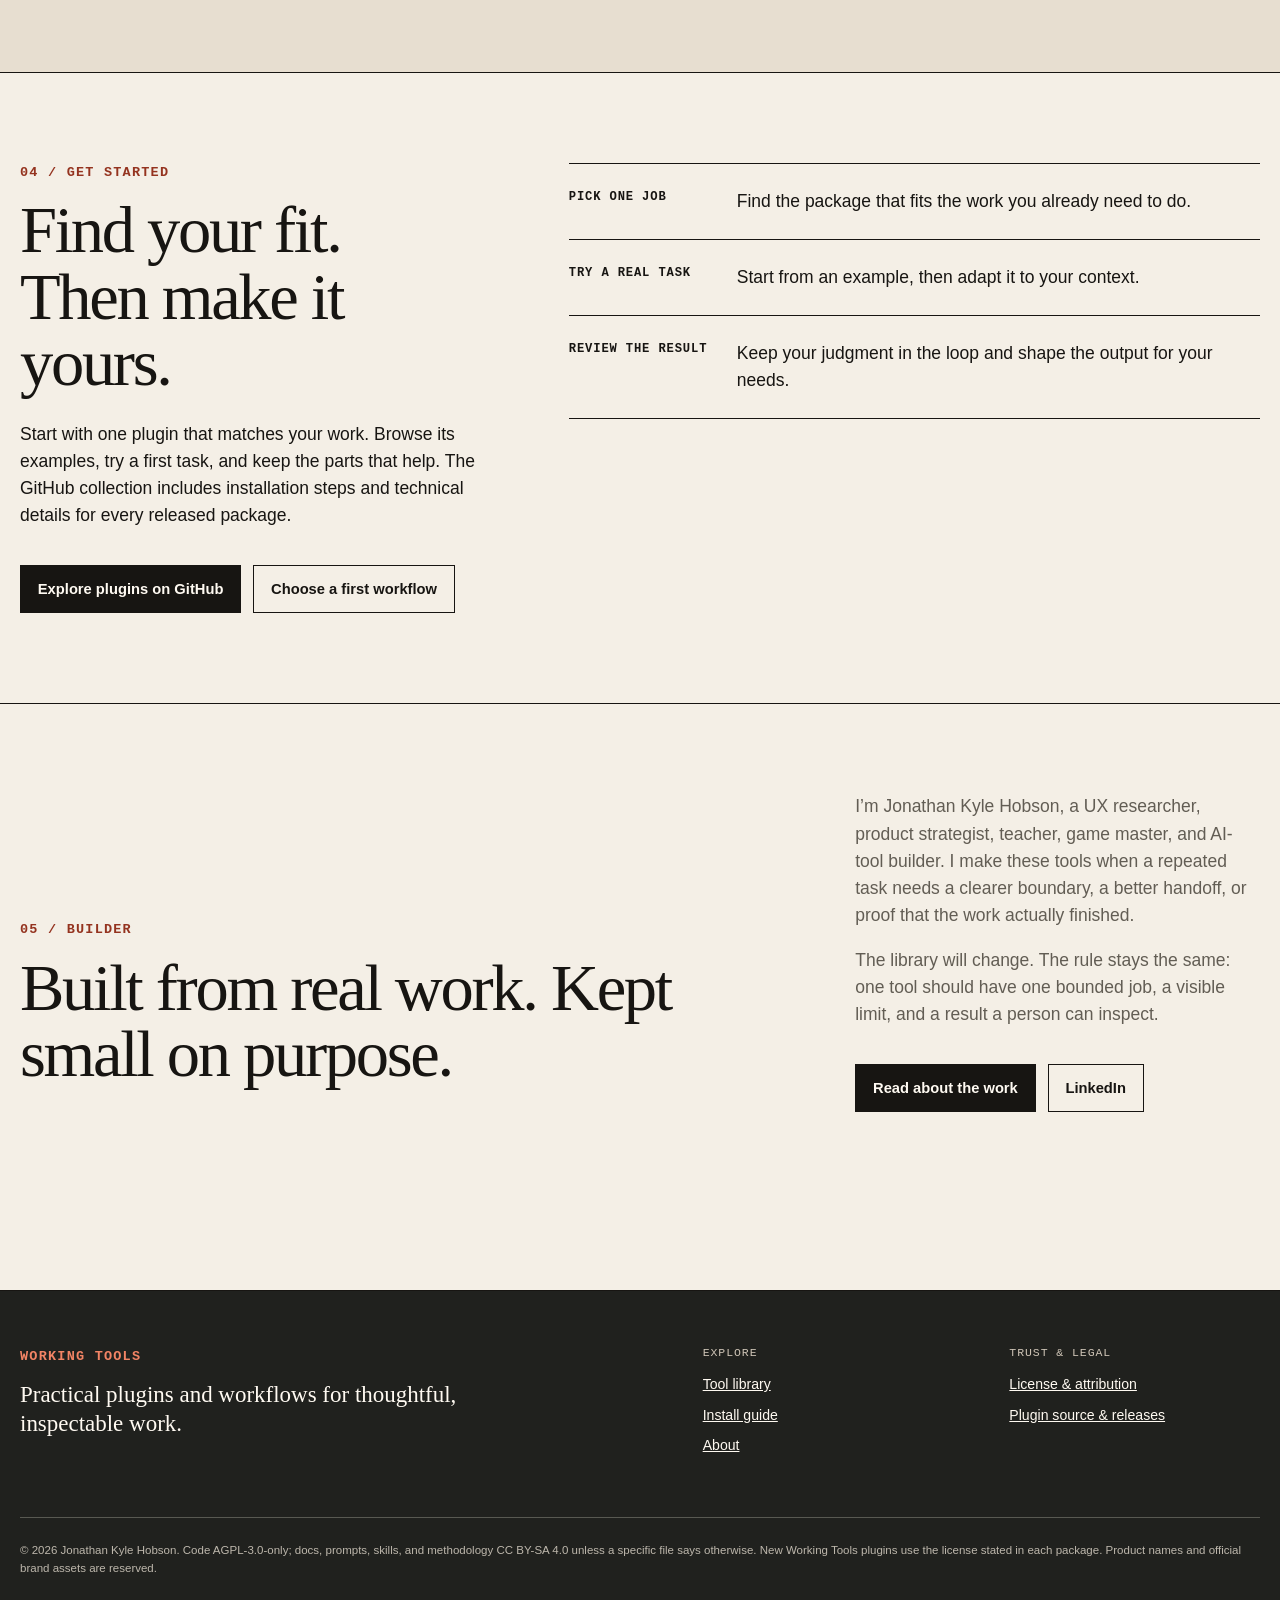
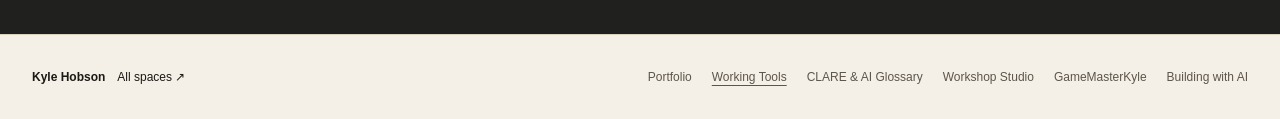
==== commit 70dcf6bb: "Lead catalog with current plugins and preserve one legacy library" ====
--- a/index.html
+++ b/index.html
@@ -5,11 +5,11 @@
   <meta charset="utf-8">
   <meta name="viewport" content="width=device-width, initial-scale=1">
   <title>Working Tools by J. Kyle Hobson</title>
-  <meta name="description" content="A working library for writing, research, design, building, teaching, career work, and tabletop play with AI.">
+  <meta name="description" content="Practical AI plugins for writing, research, design, building, teaching, and creative production.">
   <link rel="canonical" href="https://jonathankhobson.github.io/compass-suite/">
   <meta property="og:type" content="website">
   <meta property="og:title" content="Working Tools by J. Kyle Hobson">
-  <meta property="og:description" content="Use the tool that fits the work. Public downloads, practical field guides, and installable skill collections by J. Kyle Hobson.">
+  <meta property="og:description" content="Focused studios, templates, and toolkits for thoughtful, inspectable work by J. Kyle Hobson.">
   <meta property="og:url" content="https://jonathankhobson.github.io/compass-suite/">
   <meta name="theme-color" content="#f4efe6">
   <link rel="icon" type="image/png" sizes="32x32" href="/compass-suite/assets/brand/working-tools-favicon-32.png">
@@ -50,7 +50,8 @@
       <ul class="site-nav-list">
         <li><a href="#work">Start with the work</a></li>
         <li><a href="#library">Library</a></li>
-        <li><a href="#install">Install</a></li>
+        <li><a href="#install">How it works</a></li>
+        <li><a href="legacy/">Legacy library</a></li>
         <li><a href="#about">About</a></li>
       </ul>
     </nav>
@@ -61,10 +62,11 @@
       <div class="hero-copy">
         <p class="eyebrow">Working Tools by J. Kyle Hobson</p>
         <h1 id="hero-title">Use the tool that fits the work.</h1>
-        <p class="hero-lede">A public library for writing, research, design, building, career work, teaching, and games with AI. Every item here opens to a resource you can read, install, or download.</p>
+        <p class="hero-lede">A practical collection of AI plugins for writing, research, design, building, teaching, and creative production. Pick a workflow, try it on real work, and keep the result in your hands.</p>
         <div class="button-row">
           <a class="button button-primary" href="#library">Find a tool</a>
-          <a class="button button-quiet" href="https://github.com/JonathanKHobson/working-tools-plugins">Get the plugins</a>
+          <a class="button button-quiet" href="https://github.com/JonathanKHobson/working-tools-plugins">Explore the collection</a>
+          <a class="button button-quiet" href="legacy/">Browse legacy resources</a>
         </div>
       </div>
       <aside class="hero-specimen" aria-label="How to use the Working Tools library">
@@ -104,22 +106,21 @@
       </div>
     </section>
 
-    <section class="section-block featured-section" aria-labelledby="humanizer-title">
+    <section class="section-block featured-section" aria-labelledby="featured-title">
       <div class="section-inner featured-layout">
         <div class="featured-copy">
-          <p class="eyebrow">Featured collection / Humanizer</p>
-          <h2 id="humanizer-title">Writing that keeps its fingerprints.</h2>
-          <p>Humanizer checks a draft for vague claims, borrowed confidence, citation problems, and voice drift. It keeps the useful irregularities and asks for evidence where the draft has not earned certainty.</p>
+          <p class="eyebrow">Built for the work in front of you</p>
+          <h2 id="featured-title">A clear next step, with room for your judgment.</h2>
+          <p>Choose a focused plugin for the task at hand. Each one brings practical workflows, helpful examples, and review points that keep you in control of the result.</p>
           <div class="button-row">
-            <a class="button button-light" href="https://humanizer-writing-tools.jkylehobson.chatgpt.site">Open the ChatGPT site</a>
-            <a class="button button-signal" href="https://jonathankhobson.github.io/shareables/s/humanizer-writing-enhancement/">Read the field guide</a>
-          </div>
-        </div>
-        <article class="revision-specimen" aria-label="Humanizer revision example">
-          <div>
-            <p class="meta-line"><span>Draft 03</span><span>specificity pass</span></p>
-            <p class="revision-draft">This innovative solution empowers users to unlock seamless outcomes.</p>
-            <p class="revision-result">The guide gives first-time facilitators a checklist they can use before the room opens.</p>
+            <a class="button button-light" href="#library">Find your workflow</a>
+            <a class="button button-signal" href="https://github.com/JonathanKHobson/working-tools-plugins">See the full collection</a>
+          </div>
+        </div>
+        <article class="revision-specimen" aria-label="A simple Working Tools workflow">
+          <div><p class="meta-line"><span>Start with the task</span><span>Keep the result visible</span></p>
+            <p class="revision-draft">A broad goal, a busy workspace.</p>
+            <p class="revision-result">One useful workflow. A result you can review and build on.</p>
           </div>
         </article>
       </div>
@@ -132,13 +133,13 @@
             <p class="section-index">02 / Library</p>
             <h2 id="library-title">The working library.</h2>
           </div>
-          <p>Search by task or narrow the list. Every result opens a public page, guide, example, or download that a visitor can actually use.</p>
+          <p>Explore studios, template libraries, toolkits, and focused workflows. Choose by the work you want to move forward; open the package details when you are ready to install.</p>
         </div>
 
         <div class="library-controls" role="search" aria-label="Library filters">
           <label class="search-field">
-            Search names, jobs, and included skills
-            <input id="library-search" type="search" placeholder="Try “writing,” “career,” or “research”" autocomplete="off" data-library-search>
+            Search products and the work they support
+            <input id="library-search" type="search" placeholder="Try “writing,” “video,” or “research”" autocomplete="off" data-library-search>
           </label>
           <div>
             <span class="sr-only" id="filter-label">Filter library by job</span>
@@ -160,7 +161,7 @@
         <p class="empty-state" data-library-empty hidden>No tools match those filters. Clear a filter or try a different word.</p>
         <p class="error-state" data-library-error hidden>The full library did not load. The featured tools and public links above still work.</p>
         <noscript>
-          <p class="error-state">JavaScript is off. You can still open <a href="https://humanizer-writing-tools.jkylehobson.chatgpt.site">Humanizer</a>, <a href="https://jonathankhobson.github.io/critical-compass/">Critical Compass</a>, <a href="https://jonathankhobson.github.io/prompt-compass/">Prompt Compass</a>, and <a href="https://jonathankhobson.github.io/ux-heuristic-compass/">UX Heuristics Compass</a>.</p>
+          <p class="error-state">Turn on JavaScript to browse and filter the catalog. You can also <a href="https://github.com/JonathanKHobson/working-tools-plugins">browse the plugin catalog on GitHub</a> or <a href="legacy/">open the legacy library</a>.</p>
         </noscript>
       </div>
     </section>
@@ -170,7 +171,7 @@
         <div>
           <p class="section-index">03 / Boundary</p>
           <h2 id="trust-title">Every listing has somewhere useful to go.</h2>
-          <p>The versioned plugins have a new software home. Compass demos and earlier downloads remain available for existing users. <a href="https://github.com/JonathanKHobson/working-tools-plugins/blob/main/docs/compass-transition.md">Read the transition guide</a>.</p>
+          <p>Working Tools is one organized collection, with studios, templates, and toolkits that help you take a task from first question to usable result. Product pages on GitHub hold installation instructions, dependencies, source, and license details. <a href="legacy/">Looking for an earlier resource? Visit the legacy library.</a></p>
         </div>
         <div class="trust-points">
           <div class="trust-point"><strong>Download</strong><p>A public release file, paired with installation guidance and checksums where the product publishes them.</p></div>
@@ -182,61 +183,17 @@
     </section>
 
     <section class="section-block" id="install" aria-labelledby="install-title">
-      <div class="section-inner">
-        <div class="section-heading">
-          <div>
-            <p class="section-index">04 / Install</p>
-            <h2 id="install-title">Install the format your host expects.</h2>
-          </div>
-          <p>Use each product page as the authority for current files and checksums. New Working Tools plugins install through the Codex and Claude Code marketplaces. Each package explains its requirements, sample task, license and tested limits. Historical downloads keep their original formats.</p>
-        </div>
-        <div class="install-stack">
-          <details open>
-            <summary><span class="install-number">00</span><strong>Working Tools plugins: Codex &amp; Claude Code</strong><span class="sr-only">Show steps</span></summary>
-            <div class="install-content">
-              <p>Pick one package from the library. For the Figma workflow, add this marketplace and install the package:</p>
-              <h3>Codex CLI</h3>
-              <pre><code>codex plugin marketplace add JonathanKHobson/working-tools-plugins
-codex plugin add figma-design-workflow@working-tools</code></pre>
-              <h3>Claude Code</h3>
-              <pre><code>claude plugin marketplace add https://github.com/JonathanKHobson/working-tools-plugins.git
-claude plugin install figma-design-workflow@working-tools</code></pre>
-              <p>Start a fresh chat, then try the package's sample task. <a href="https://github.com/JonathanKHobson/working-tools-plugins/blob/main/docs/workflows.md">Choose a first workflow</a> for design, video, teaching, libraries, building or games. Provider accounts and local tools remain separate requirements. <a href="https://github.com/JonathanKHobson/working-tools-plugins/blob/main/docs/install.md">Installation, updates, removal and troubleshooting</a>.</p>
-            </div>
-          </details>
-          <details>
-            <summary><span class="install-number">01</span><strong>Historical Claude plugin ZIP</strong><span class="sr-only">Show steps</span></summary>
-            <div class="install-content">
-              <ol><li>Open Claude and choose <strong>Customize</strong>.</li><li>Open personal plugins and choose the add menu.</li><li>Upload the local plugin ZIP, then verify the installed collection.</li></ol>
-              <div class="install-gallery">
-                <figure class="install-shot"><img src="assets/install-guide/plugin/plugin-02-customize.png" loading="lazy" alt="Claude sidebar with Customize selected."><figcaption>Open Customize.</figcaption></figure>
-                <figure class="install-shot"><img src="assets/install-guide/plugin/plugin-06-upload-plugin-menu.png" loading="lazy" alt="Claude plugin menu with the upload option visible."><figcaption>Choose the local upload path.</figcaption></figure>
-                <figure class="install-shot"><img src="assets/install-guide/plugin/plugin-09-installed.png" loading="lazy" alt="Claude plugin view showing an installed plugin."><figcaption>Confirm the collection is installed.</figcaption></figure>
-              </div>
-            </div>
-          </details>
-          <details>
-            <summary><span class="install-number">02</span><strong>Claude Desktop extension</strong><span class="sr-only">Show steps</span></summary>
-            <div class="install-content">
-              <ol><li>Download the <code>.mcpb</code> release asset.</li><li>Open Claude Desktop settings and choose Extensions.</li><li>Drop in the file, review its permissions, and confirm installation.</li></ol>
-              <div class="install-gallery">
-                <figure class="install-shot"><img src="assets/install-guide/mcpb/mcpb-01-download.png" loading="lazy" alt="GitHub release page with an MCPB file in the download assets."><figcaption>Download the MCPB release asset.</figcaption></figure>
-                <figure class="install-shot"><img src="assets/install-guide/mcpb/mcpb-03-extensions.png" loading="lazy" alt="Claude Desktop settings open to Extensions."><figcaption>Open Extensions.</figcaption></figure>
-                <figure class="install-shot"><img src="assets/install-guide/mcpb/mcpb-05-installed.png" loading="lazy" alt="Claude Desktop showing an installed extension."><figcaption>Review and confirm the installed extension.</figcaption></figure>
-              </div>
-            </div>
-          </details>
-          <details>
-            <summary><span class="install-number">03</span><strong>Claude skill file</strong><span class="sr-only">Show steps</span></summary>
-            <div class="install-content">
-              <ol><li>Open Claude Skills.</li><li>Choose the add button, then upload a <code>.skill</code> file.</li><li>Confirm the skill appears in the installed list.</li></ol>
-              <div class="install-gallery">
-                <figure class="install-shot"><img src="assets/install-guide/skill/skill-01-open-skills.png" loading="lazy" alt="Claude Skills screen."><figcaption>Open Skills.</figcaption></figure>
-                <figure class="install-shot"><img src="assets/install-guide/skill/skill-03-upload-skill-menu.png" loading="lazy" alt="Claude skill menu showing the upload option."><figcaption>Choose Upload skill.</figcaption></figure>
-                <figure class="install-shot"><img src="assets/install-guide/skill/skill-05-installed.png" loading="lazy" alt="Claude showing an installed skill."><figcaption>Confirm the skill is available.</figcaption></figure>
-              </div>
-            </div>
-          </details>
+      <div class="section-inner trust-layout">
+        <div>
+          <p class="section-index">04 / Get started</p>
+          <h2 id="install-title">Find your fit. Then make it yours.</h2>
+          <p>Start with one plugin that matches your work. Browse its examples, try a first task, and keep the parts that help. The GitHub collection includes installation steps and technical details for every released package.</p>
+          <div class="button-row"><a class="button button-primary" href="https://github.com/JonathanKHobson/working-tools-plugins">Explore plugins on GitHub</a><a class="button button-quiet" href="https://github.com/JonathanKHobson/working-tools-plugins/blob/main/docs/workflows.md">Choose a first workflow</a></div>
+        </div>
+        <div class="trust-points">
+          <div class="trust-point"><strong>Pick one job</strong><p>Find the package that fits the work you already need to do.</p></div>
+          <div class="trust-point"><strong>Try a real task</strong><p>Start from an example, then adapt it to your context.</p></div>
+          <div class="trust-point"><strong>Review the result</strong><p>Keep your judgment in the loop and shape the output for your needs.</p></div>
         </div>
       </div>
     </section>
@@ -258,14 +215,14 @@
 
   <footer class="site-footer">
     <div class="site-footer-inner">
-      <div><p class="eyebrow">Working Tools</p><p class="footer-statement">A public door into the tools, field guides, and bounded systems behind J. Kyle Hobson’s work.</p></div>
+      <div><p class="eyebrow">Working Tools</p><p class="footer-statement">Practical plugins and workflows for thoughtful, inspectable work.</p></div>
       <nav class="footer-group" aria-label="Explore"><h2>Explore</h2><a href="#library">Tool library</a><a href="#install">Install guide</a><a href="about/">About</a></nav>
-      <nav class="footer-group" aria-label="Trust and legal"><h2>Trust &amp; legal</h2><a href="license/">License &amp; attribution</a><a href="https://github.com/JonathanKHobson/compass-suite">Catalog source on GitHub</a><a href="https://github.com/JonathanKHobson/working-tools-plugins">Plugin source &amp; releases</a></nav>
+      <nav class="footer-group" aria-label="Trust and legal"><h2>Trust &amp; legal</h2><a href="license/">License &amp; attribution</a><a href="https://github.com/JonathanKHobson/working-tools-plugins">Plugin source &amp; releases</a></nav>
       <p class="footer-legal">© 2026 Jonathan Kyle Hobson. Code AGPL-3.0-only; docs, prompts, skills, and methodology CC BY-SA 4.0 unless a specific file says otherwise. New Working Tools plugins use the license stated in each package. Product names and official brand assets are reserved.</p>
     </div>
   </footer>
-  <script type="module" src="assets/js/network-frame.js"></script>
-  <script type="module" src="assets/js/main.js"></script>
+  <script type="module" src="assets/js/network-frame.js?v=phase3-ux3"></script>
+  <script type="module" src="assets/js/main.js?v=phase3-ux6"></script>
 <!-- kh-footer:start -->
 <nav class="kh-footer" data-kh-space="compass" aria-label="Explore Kyle Hobson’s other spaces">
   <div class="kh-footer-inner"><a class="kh-footer-home" href="https://jonathankhobson.github.io/portfolio/spaces/">Kyle Hobson <span>All spaces ↗</span></a>
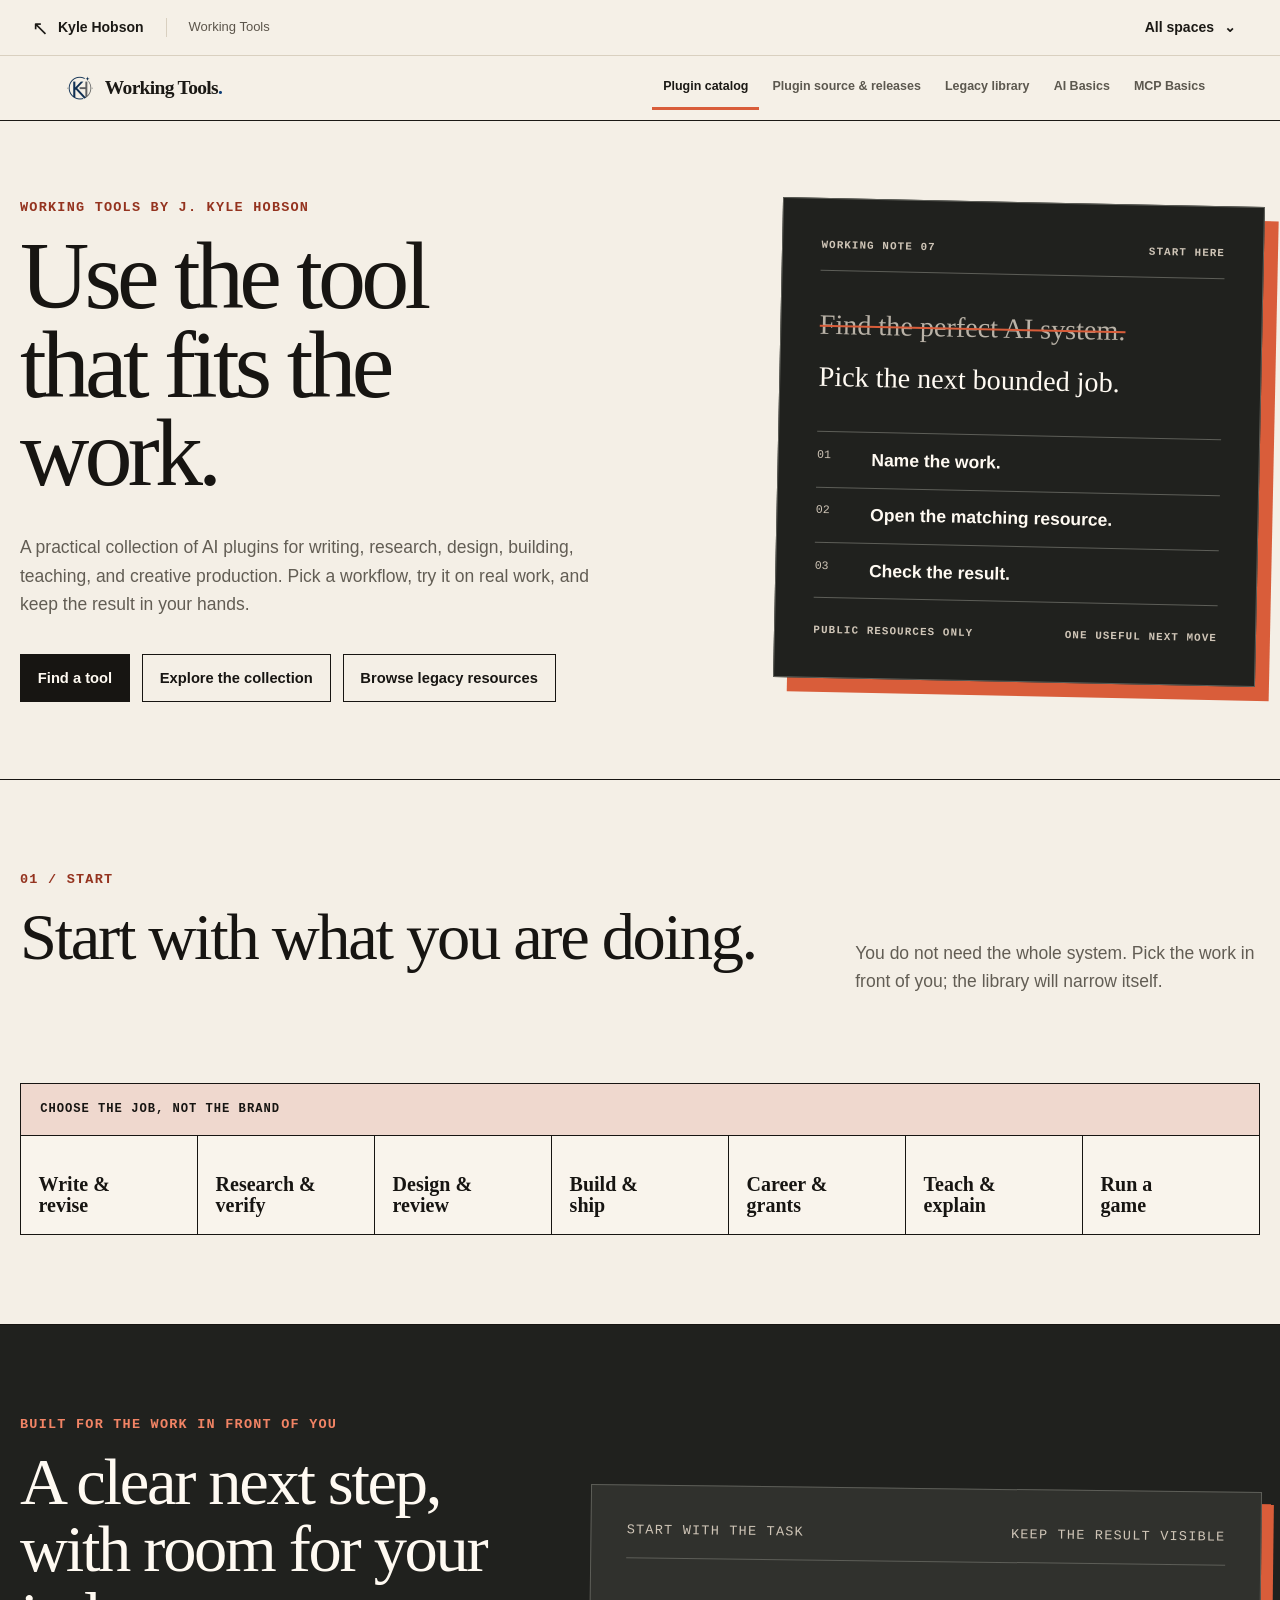
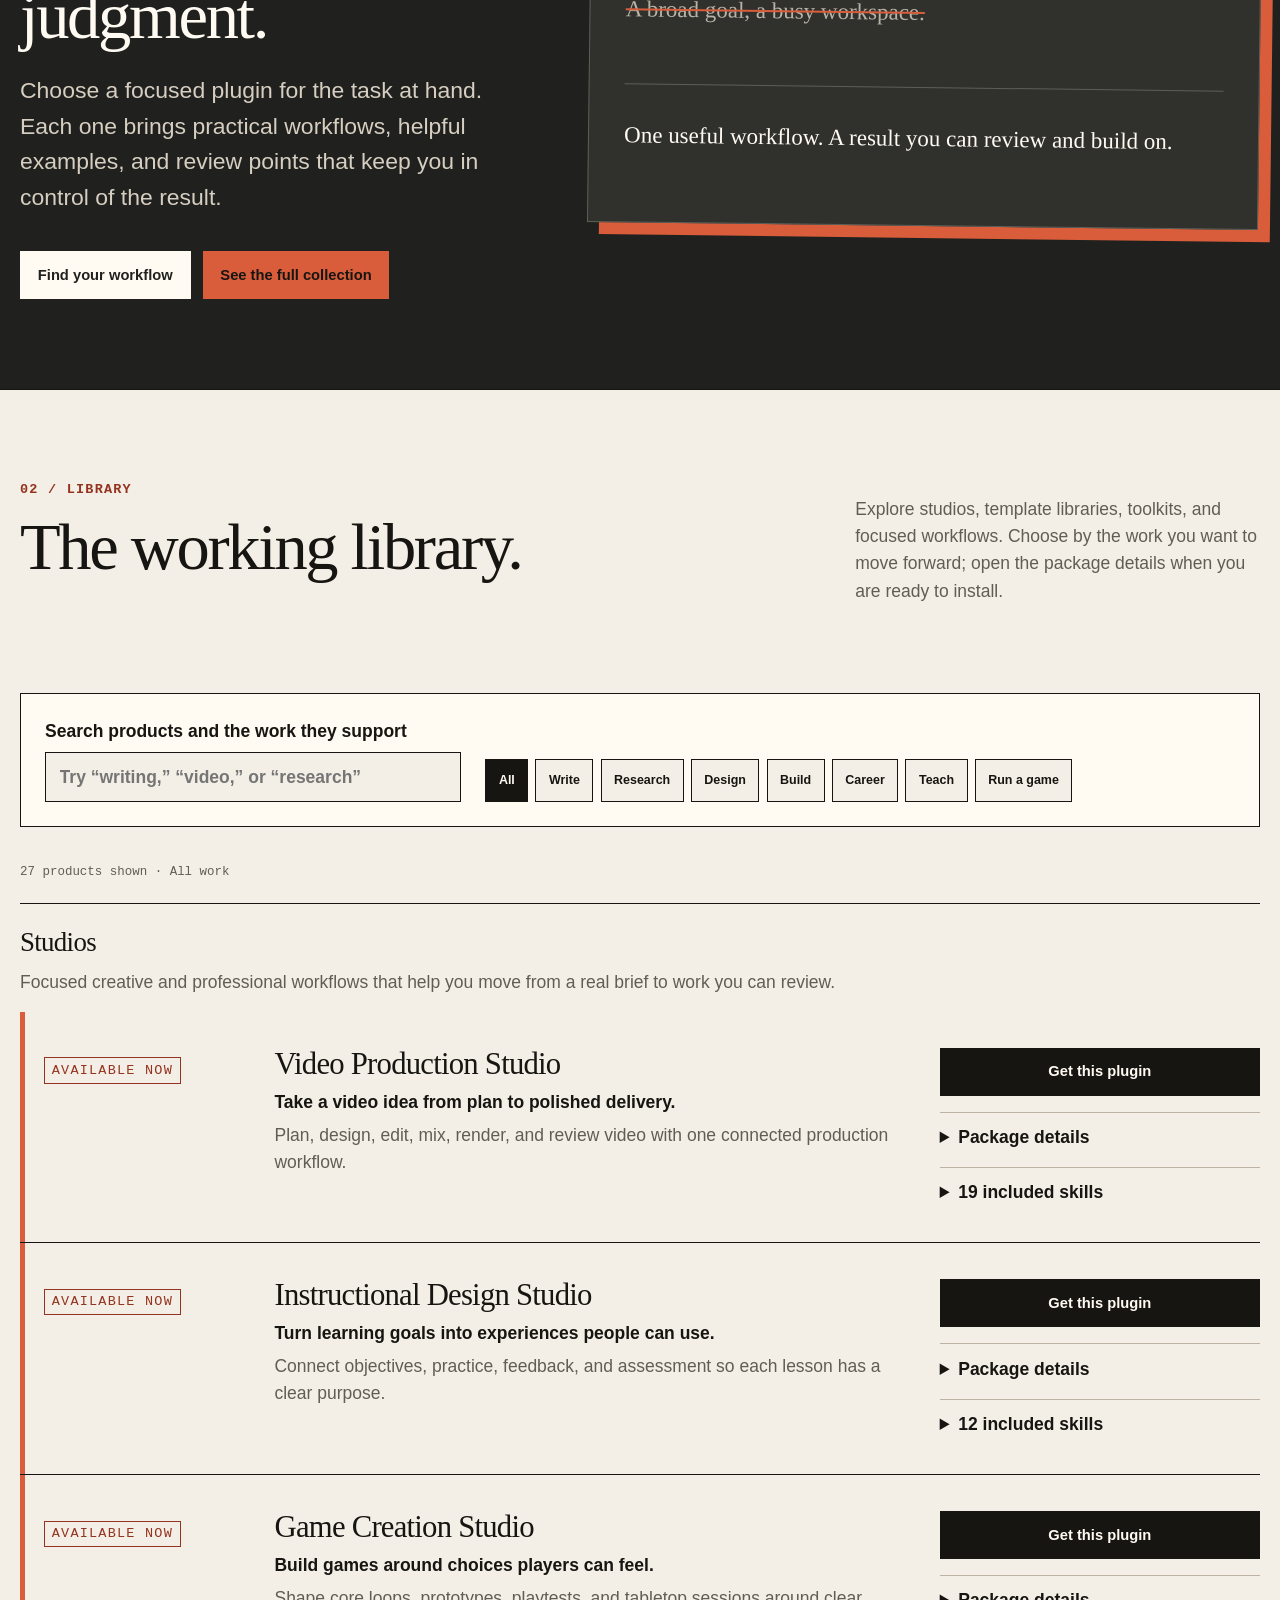
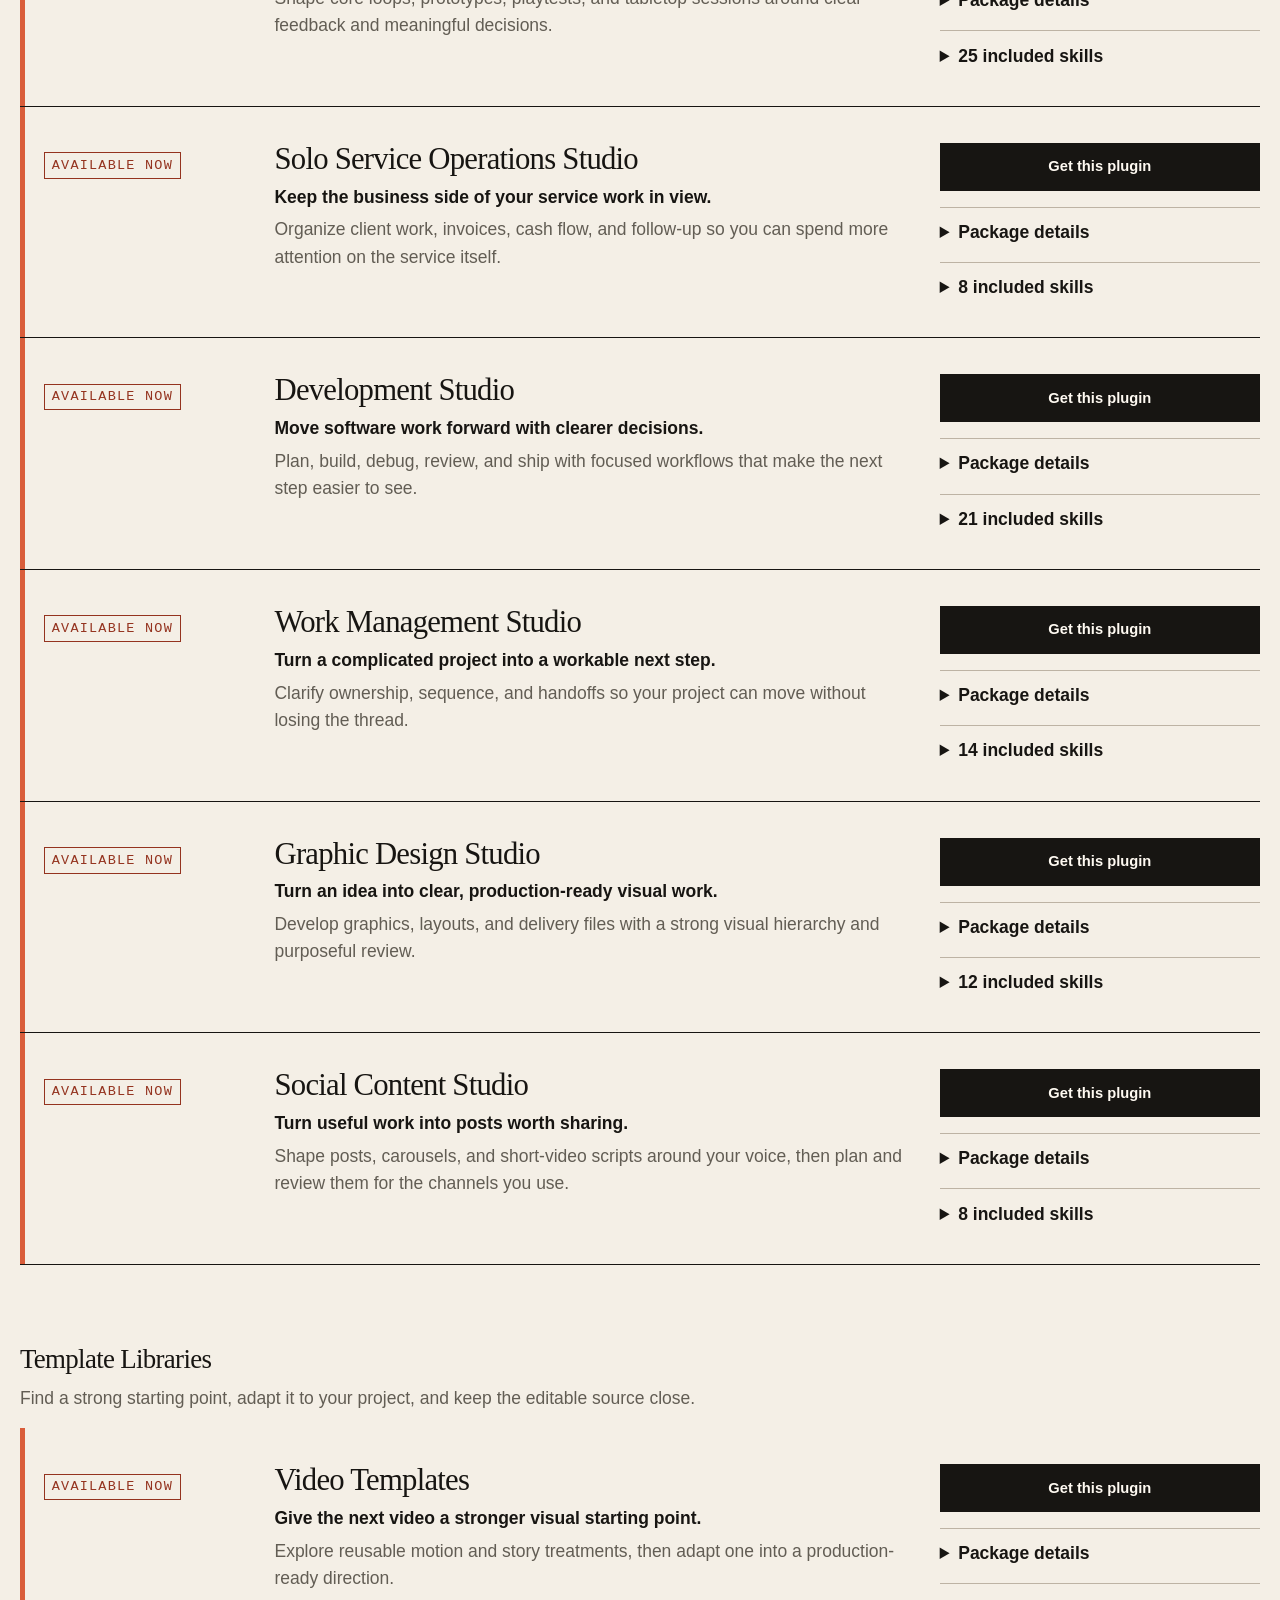
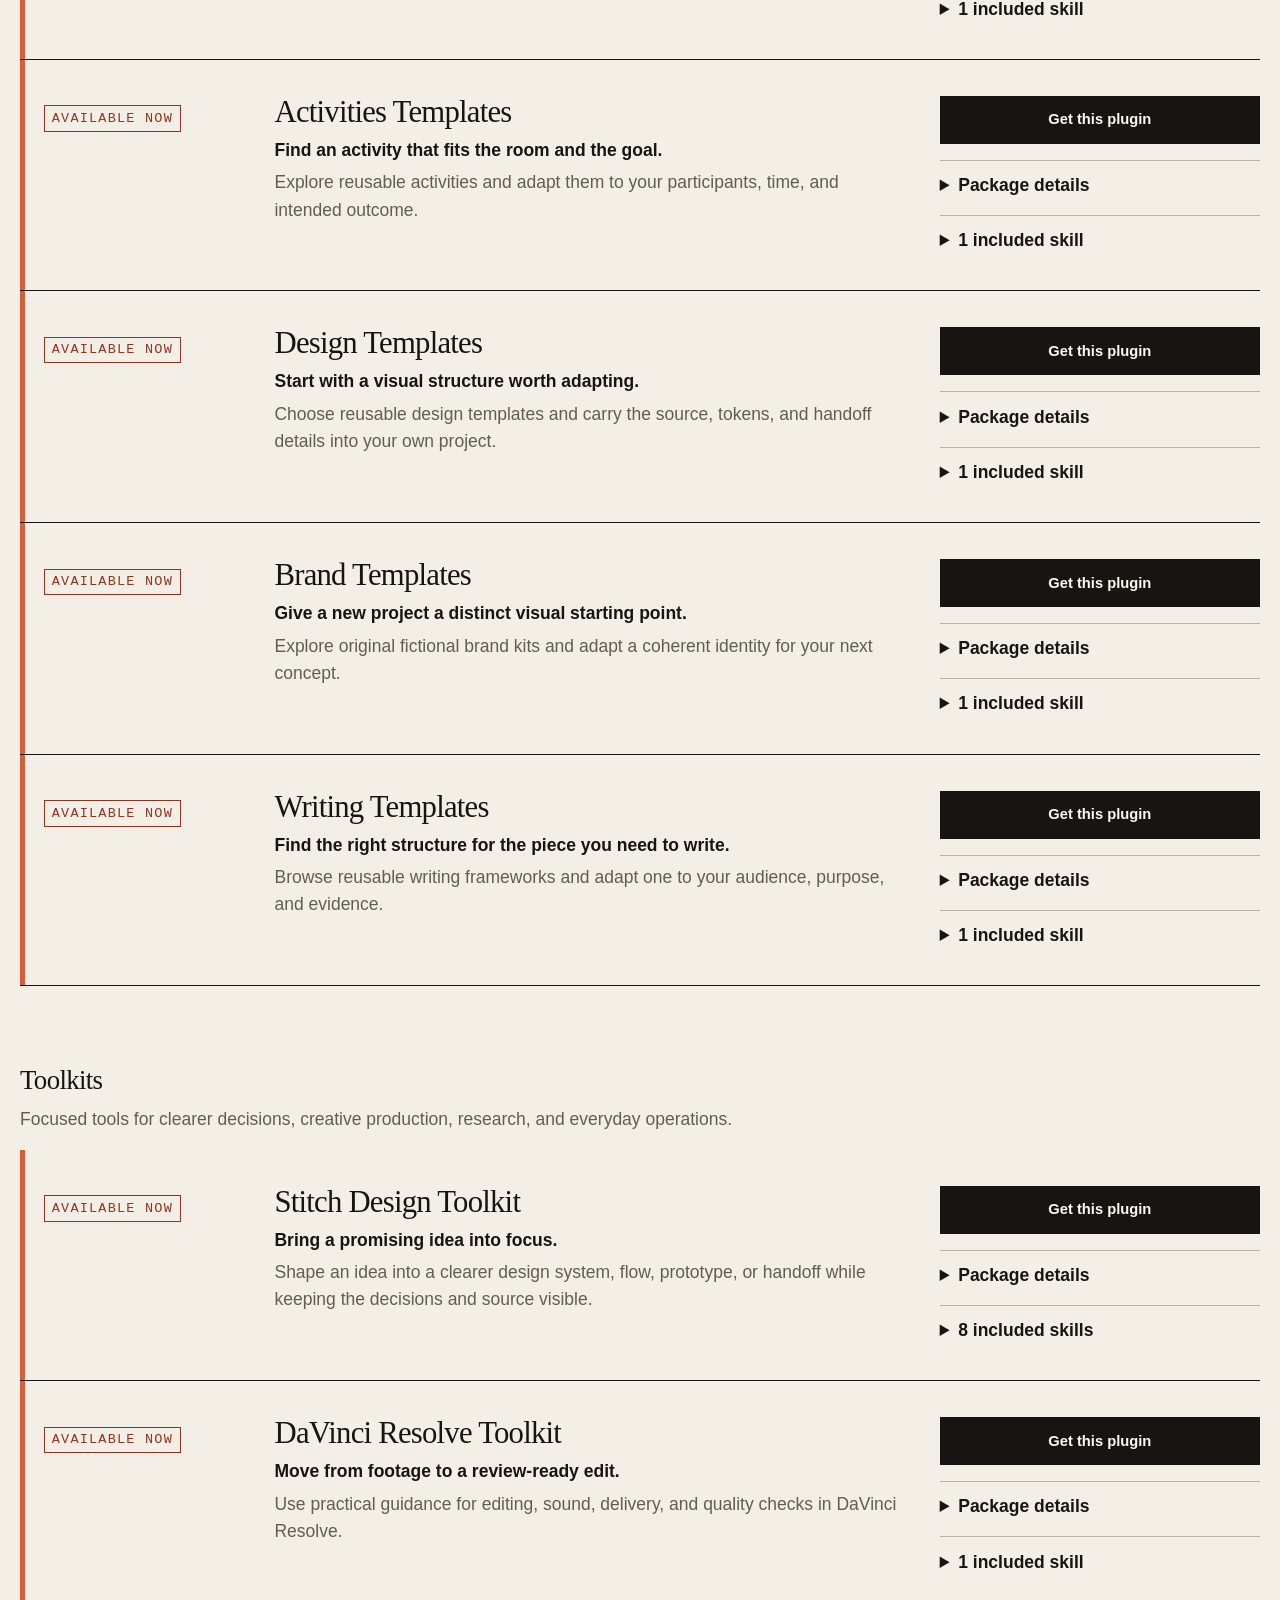
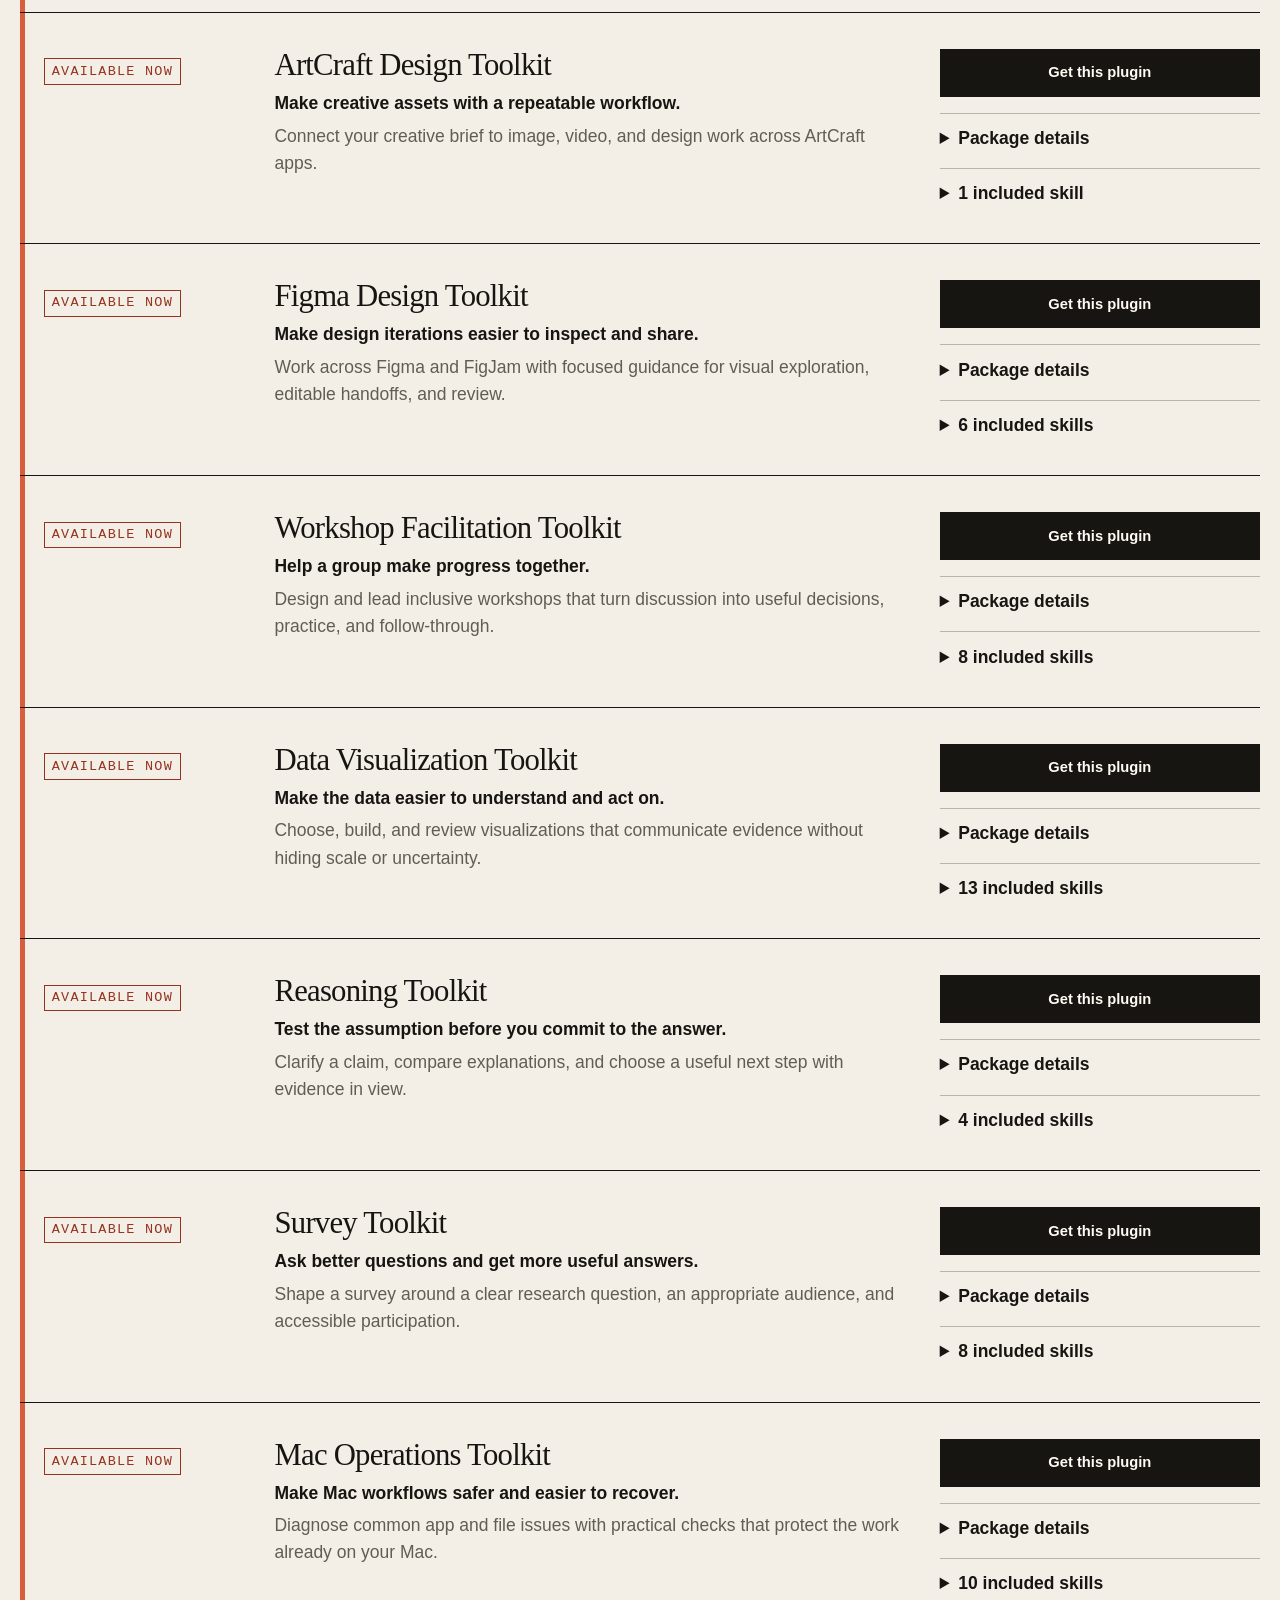
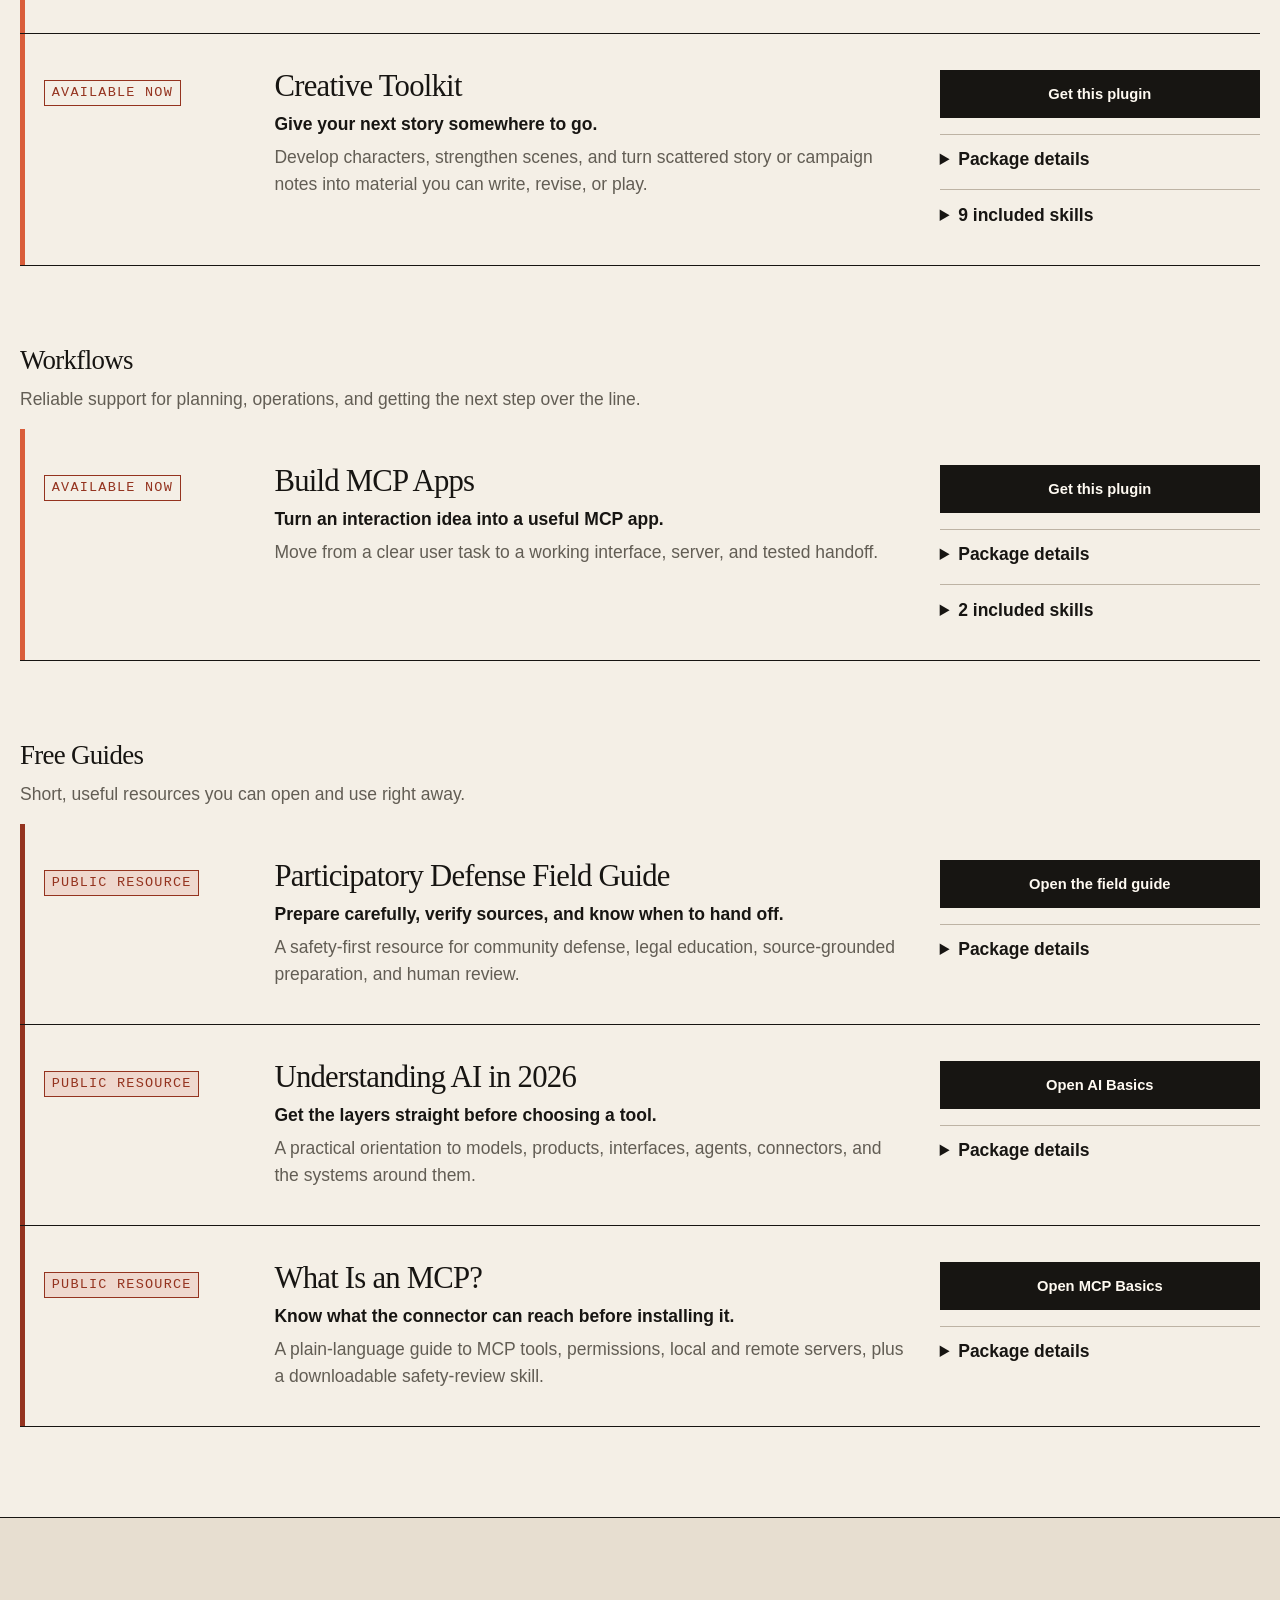
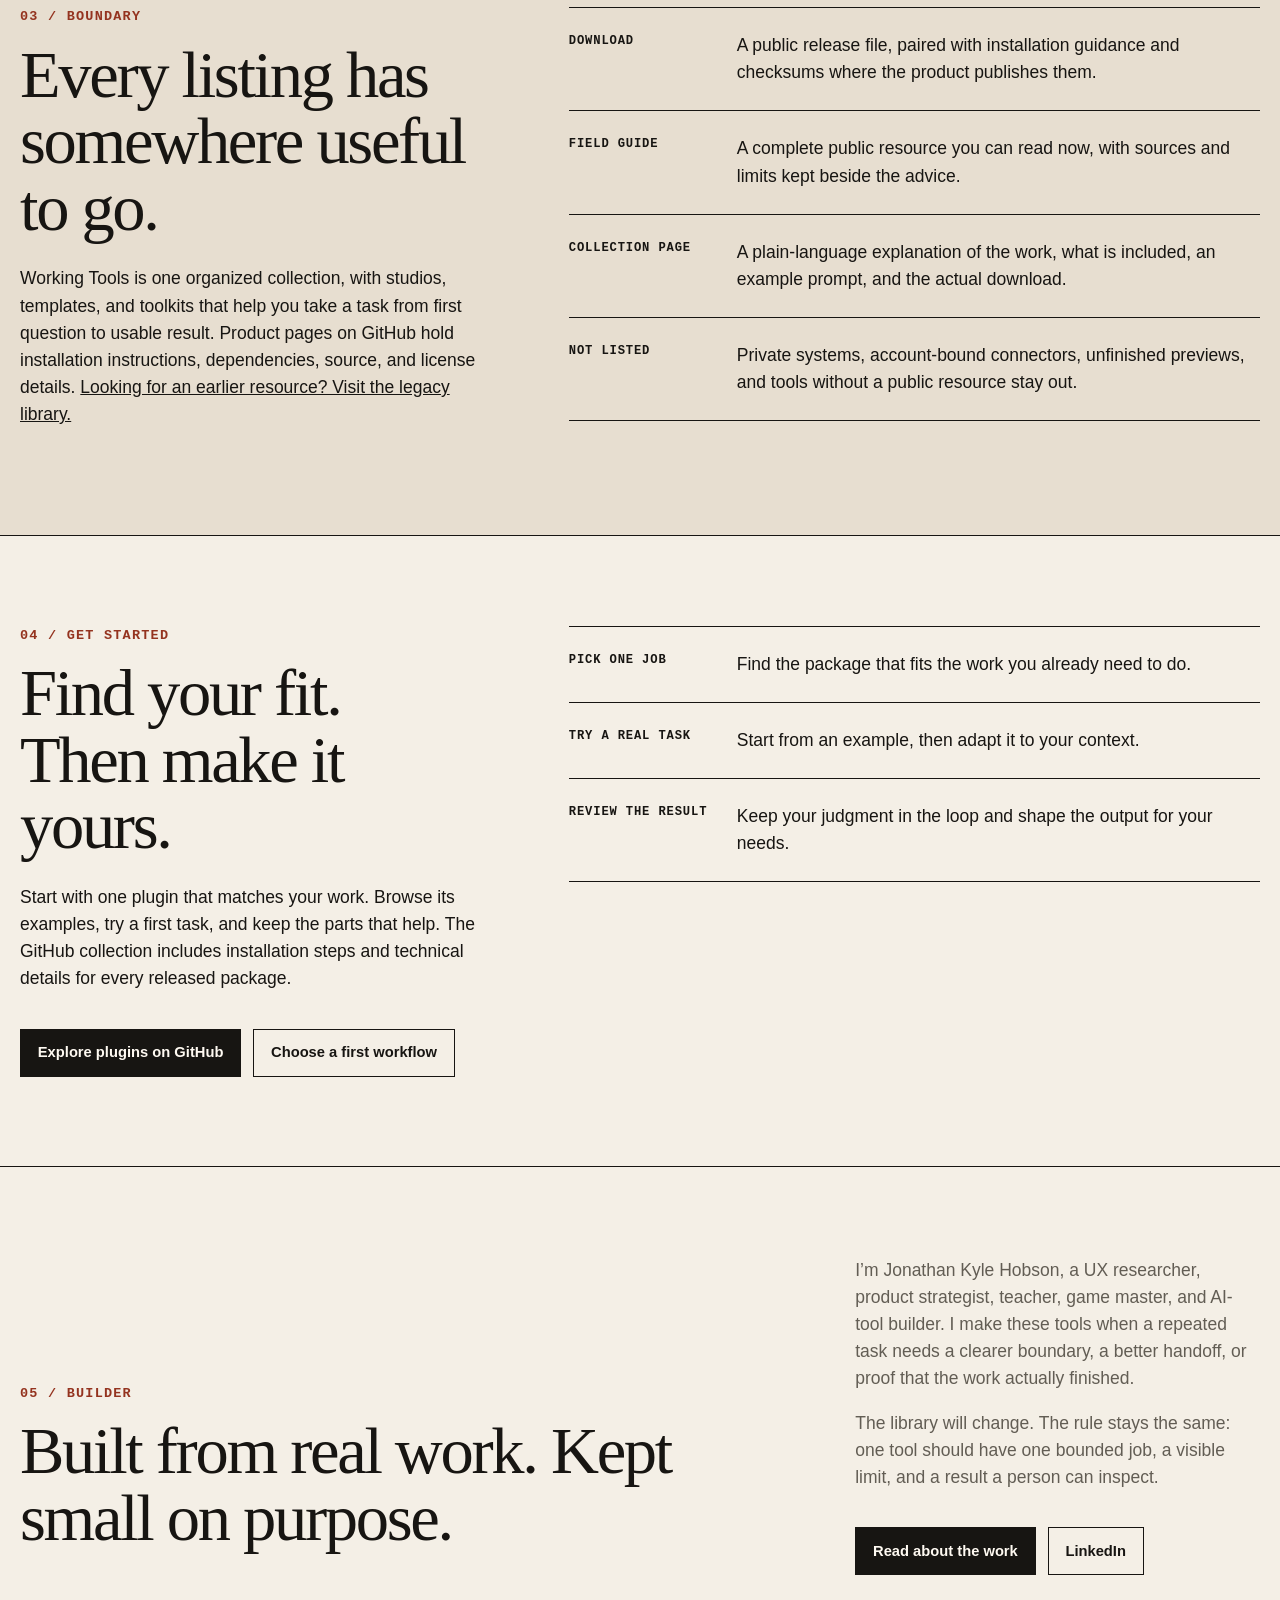
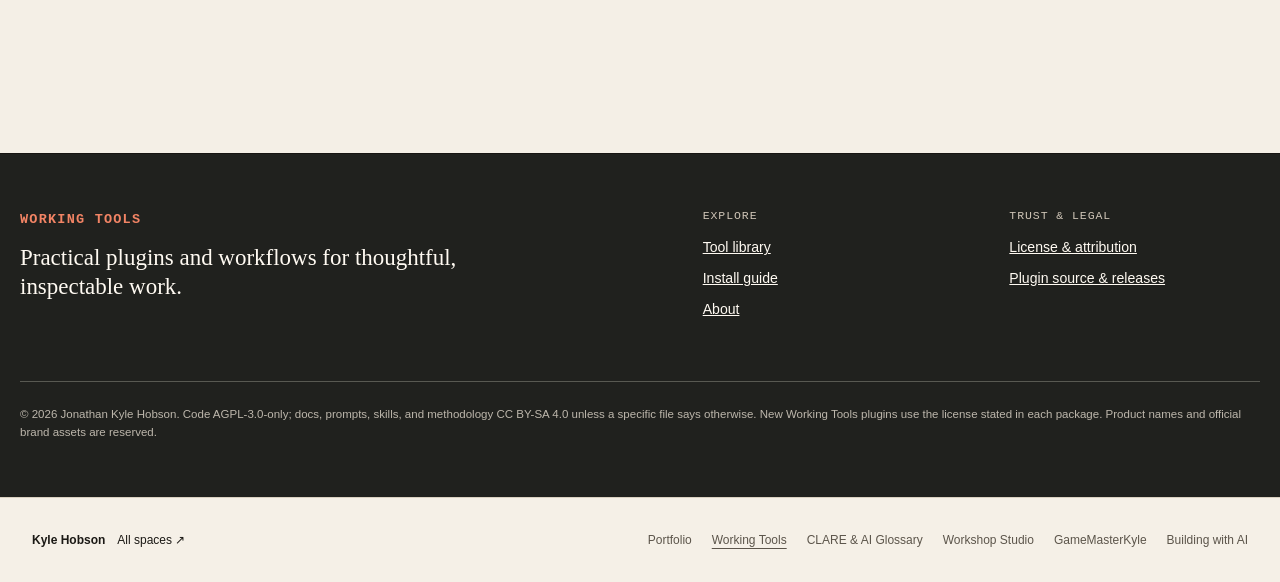
==== commit ffea5c17: "Align About page and cached catalog with plugin transition" ====
--- a/index.html
+++ b/index.html
@@ -222,7 +222,7 @@
     </div>
   </footer>
   <script type="module" src="assets/js/network-frame.js?v=phase3-ux3"></script>
-  <script type="module" src="assets/js/main.js?v=phase3-ux6"></script>
+  <script type="module" src="assets/js/main.js?v=phase3-ux7"></script>
 <!-- kh-footer:start -->
 <nav class="kh-footer" data-kh-space="compass" aria-label="Explore Kyle Hobson’s other spaces">
   <div class="kh-footer-inner"><a class="kh-footer-home" href="https://jonathankhobson.github.io/portfolio/spaces/">Kyle Hobson <span>All spaces ↗</span></a>
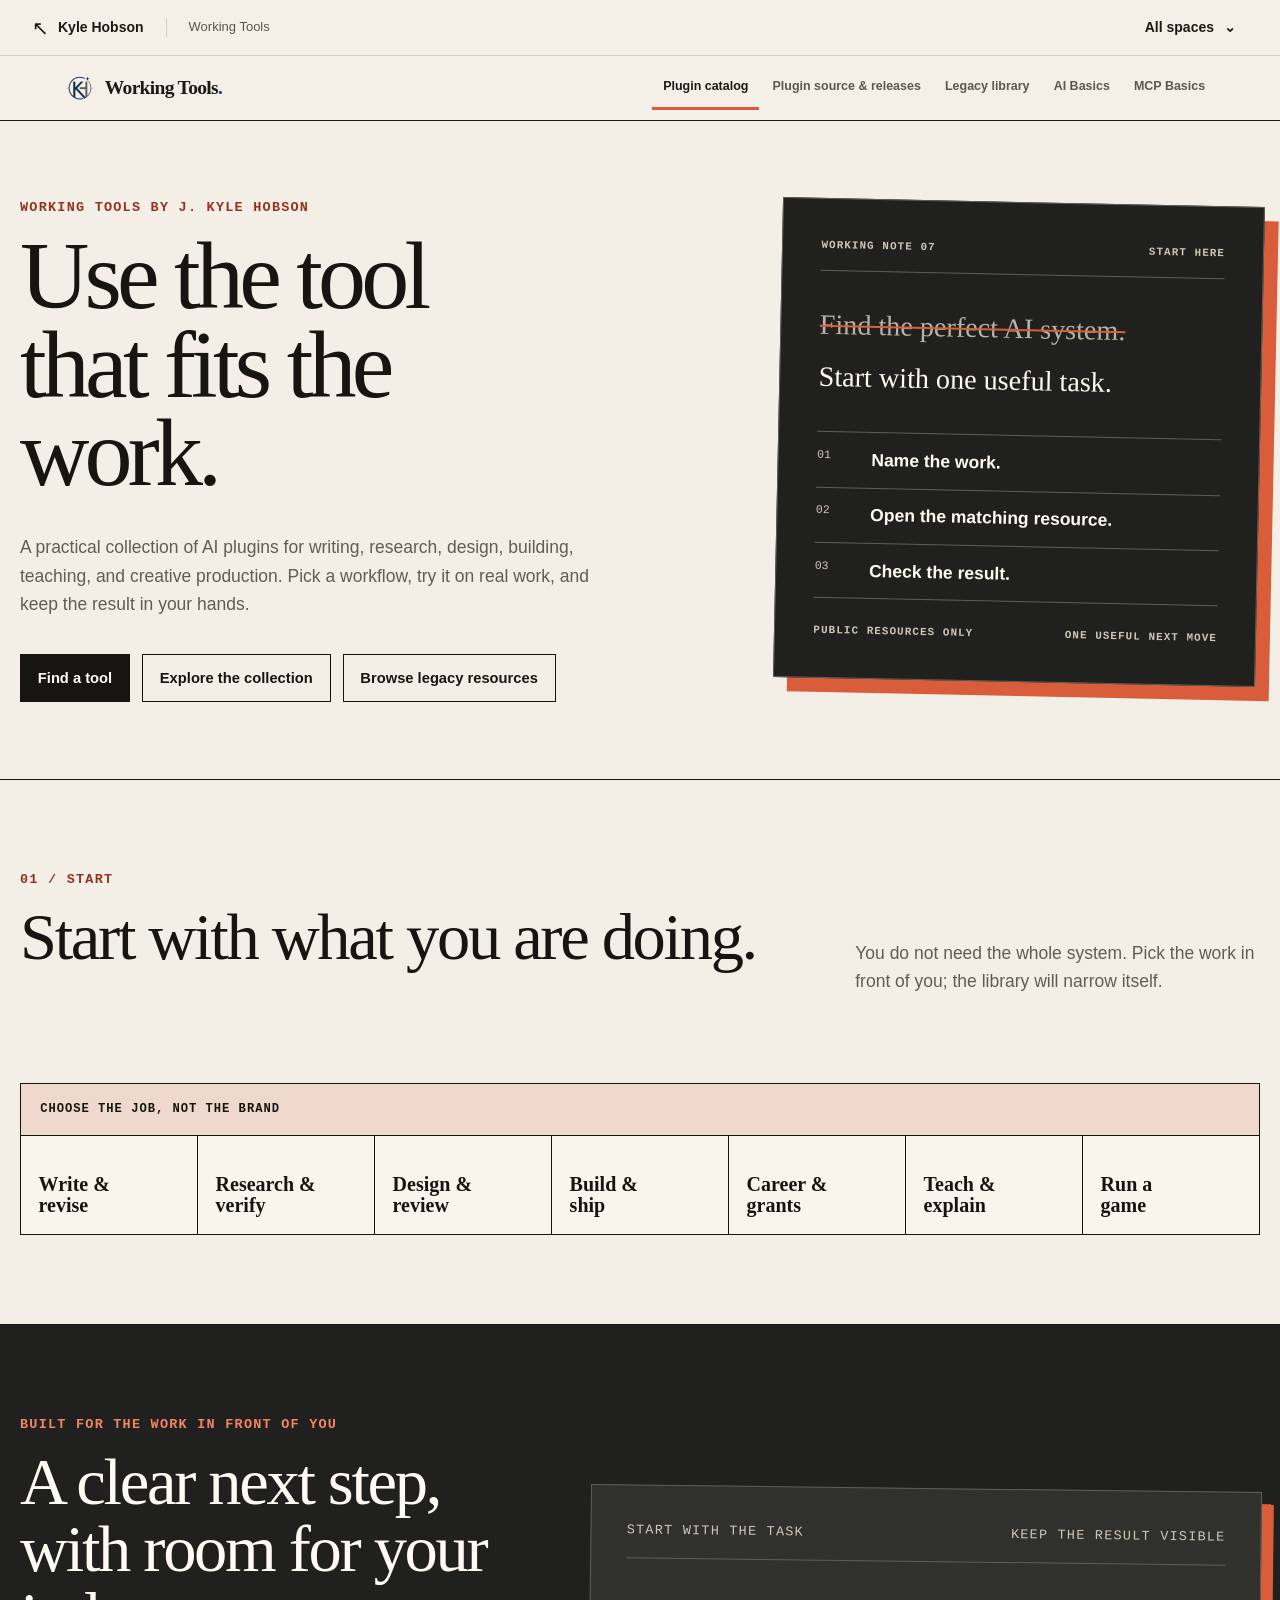
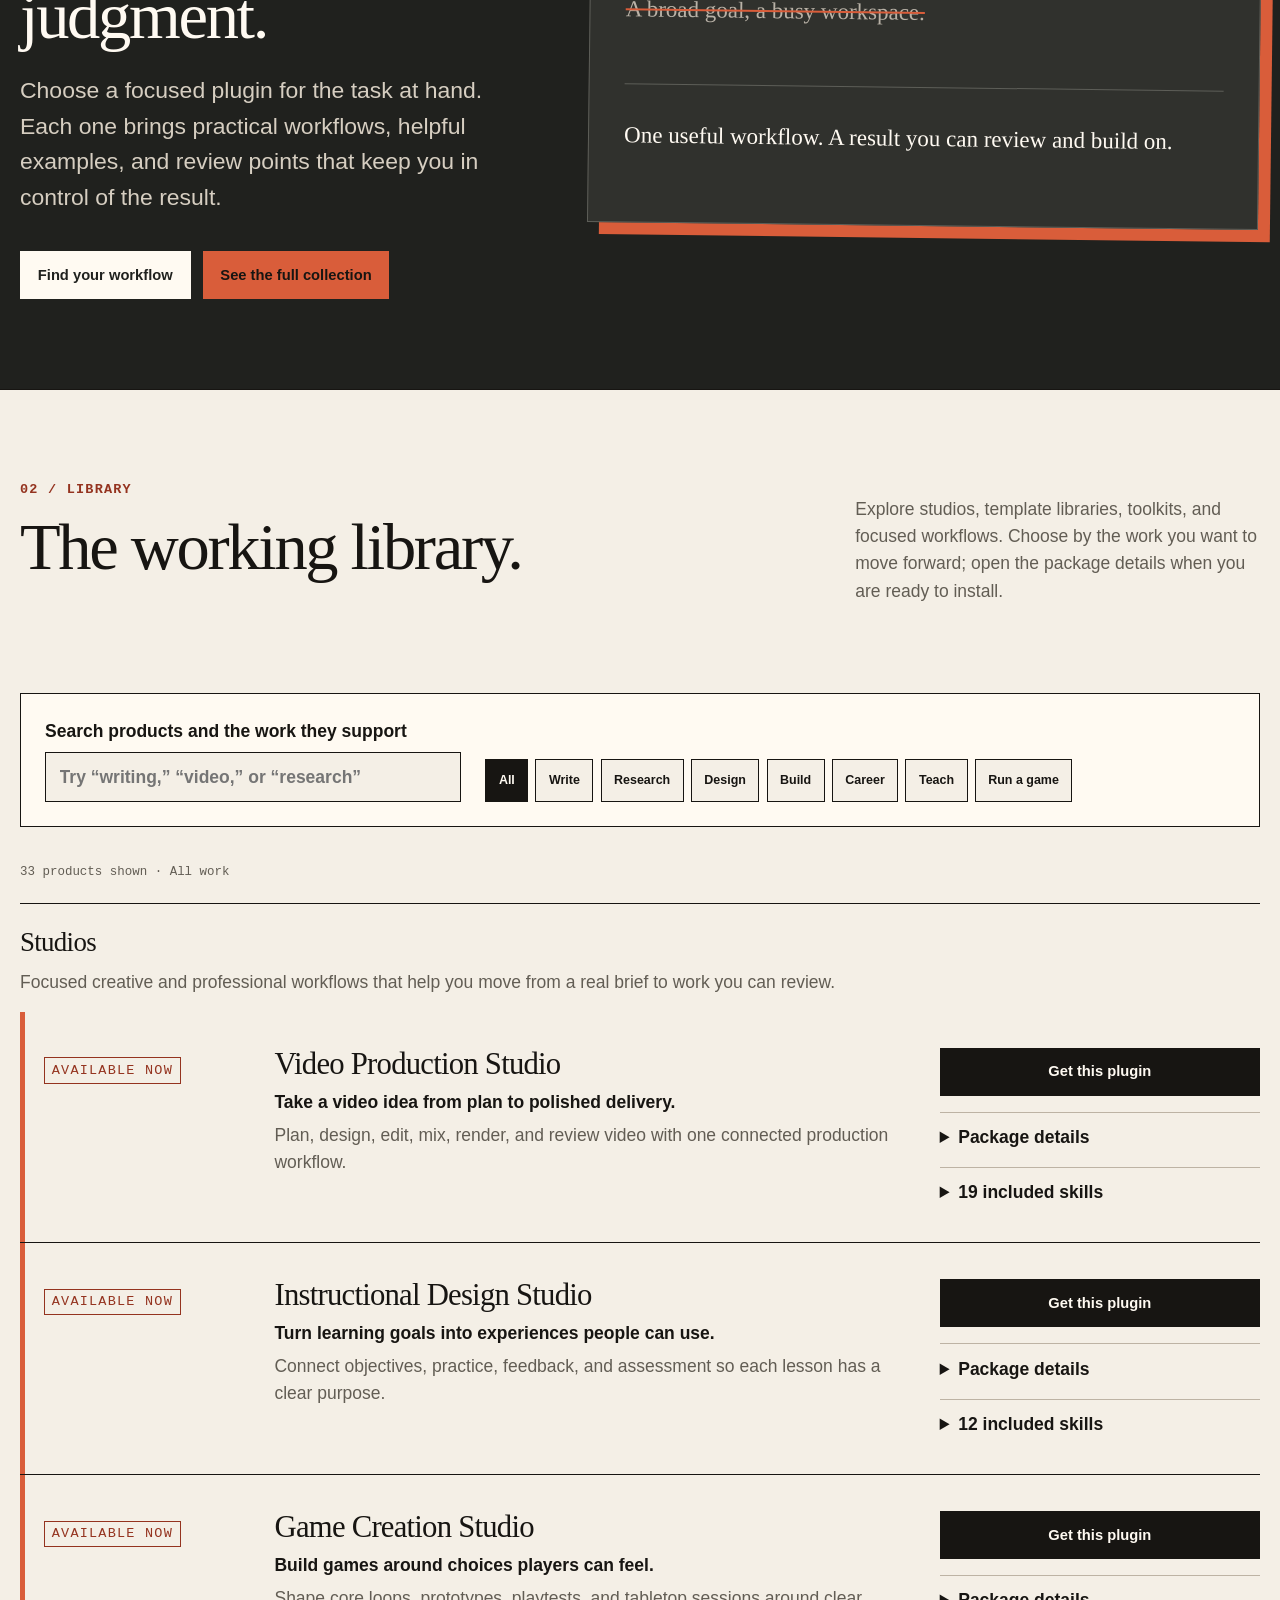
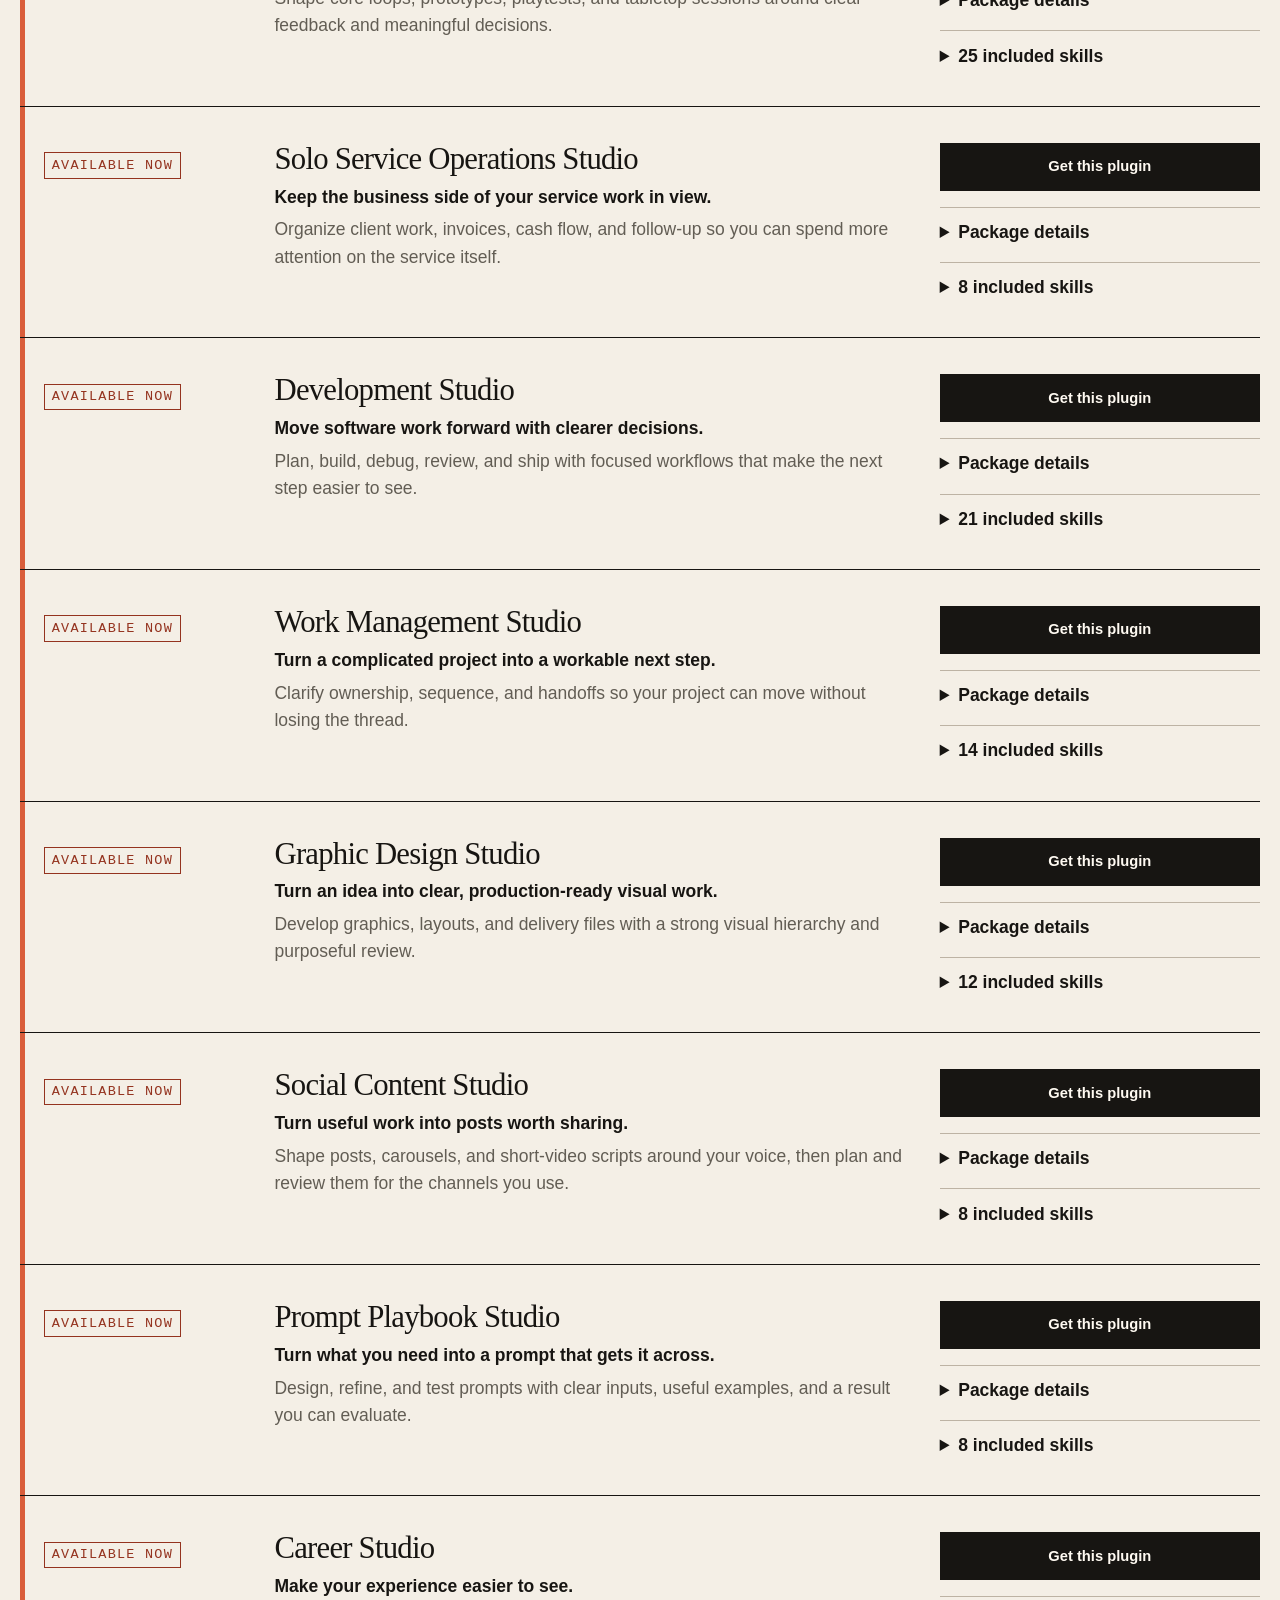
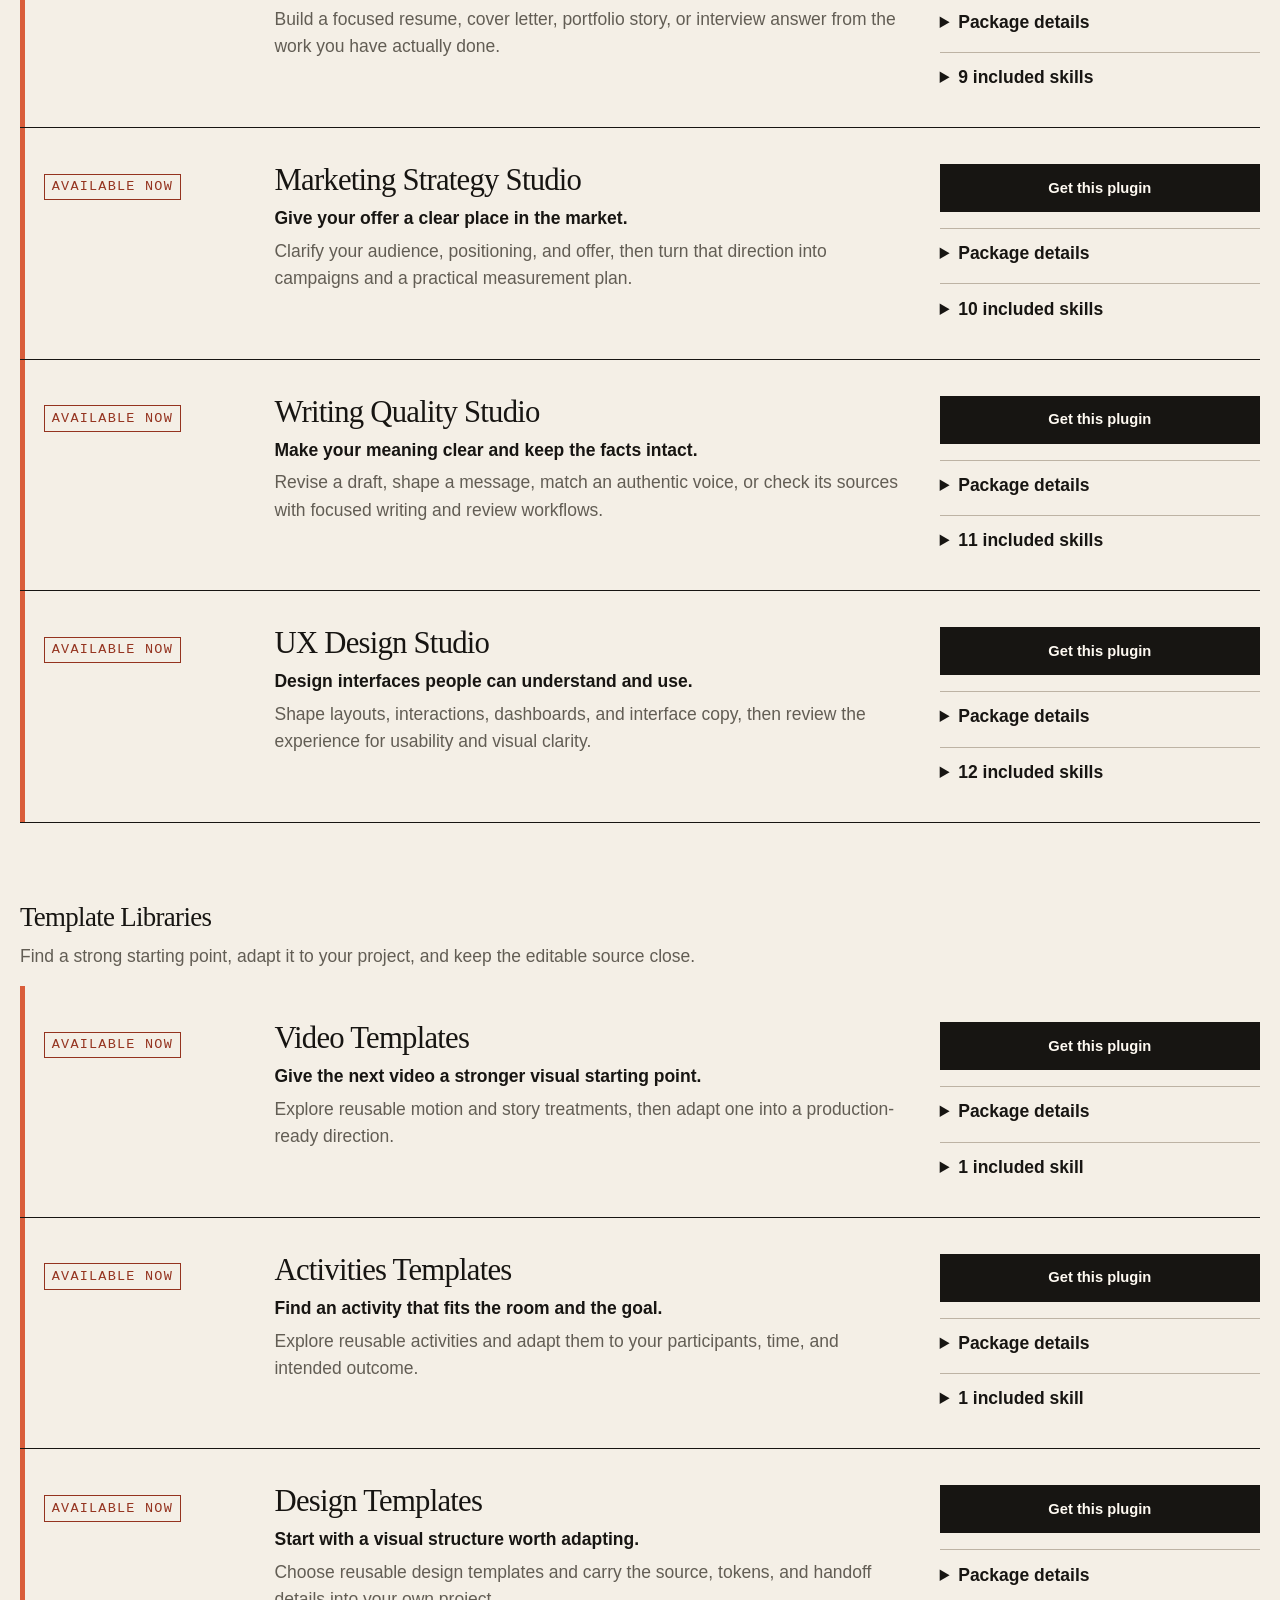
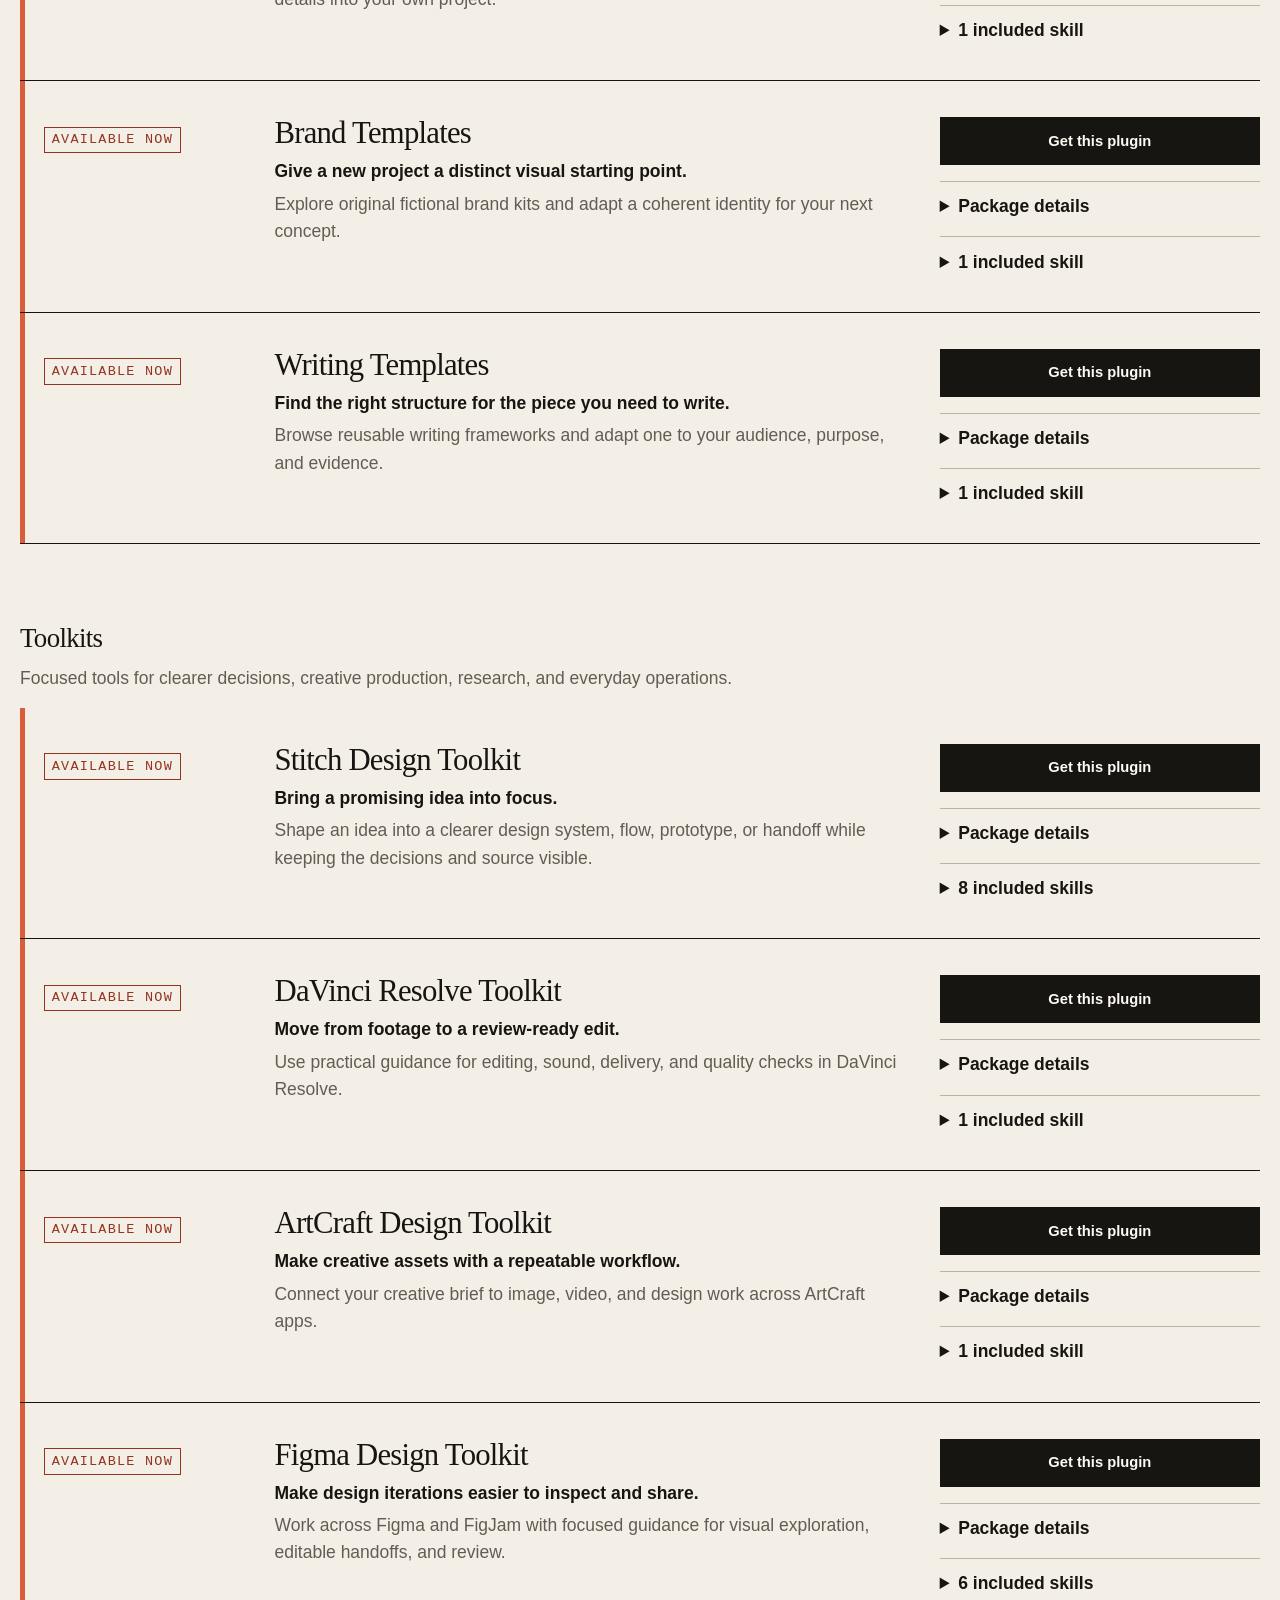
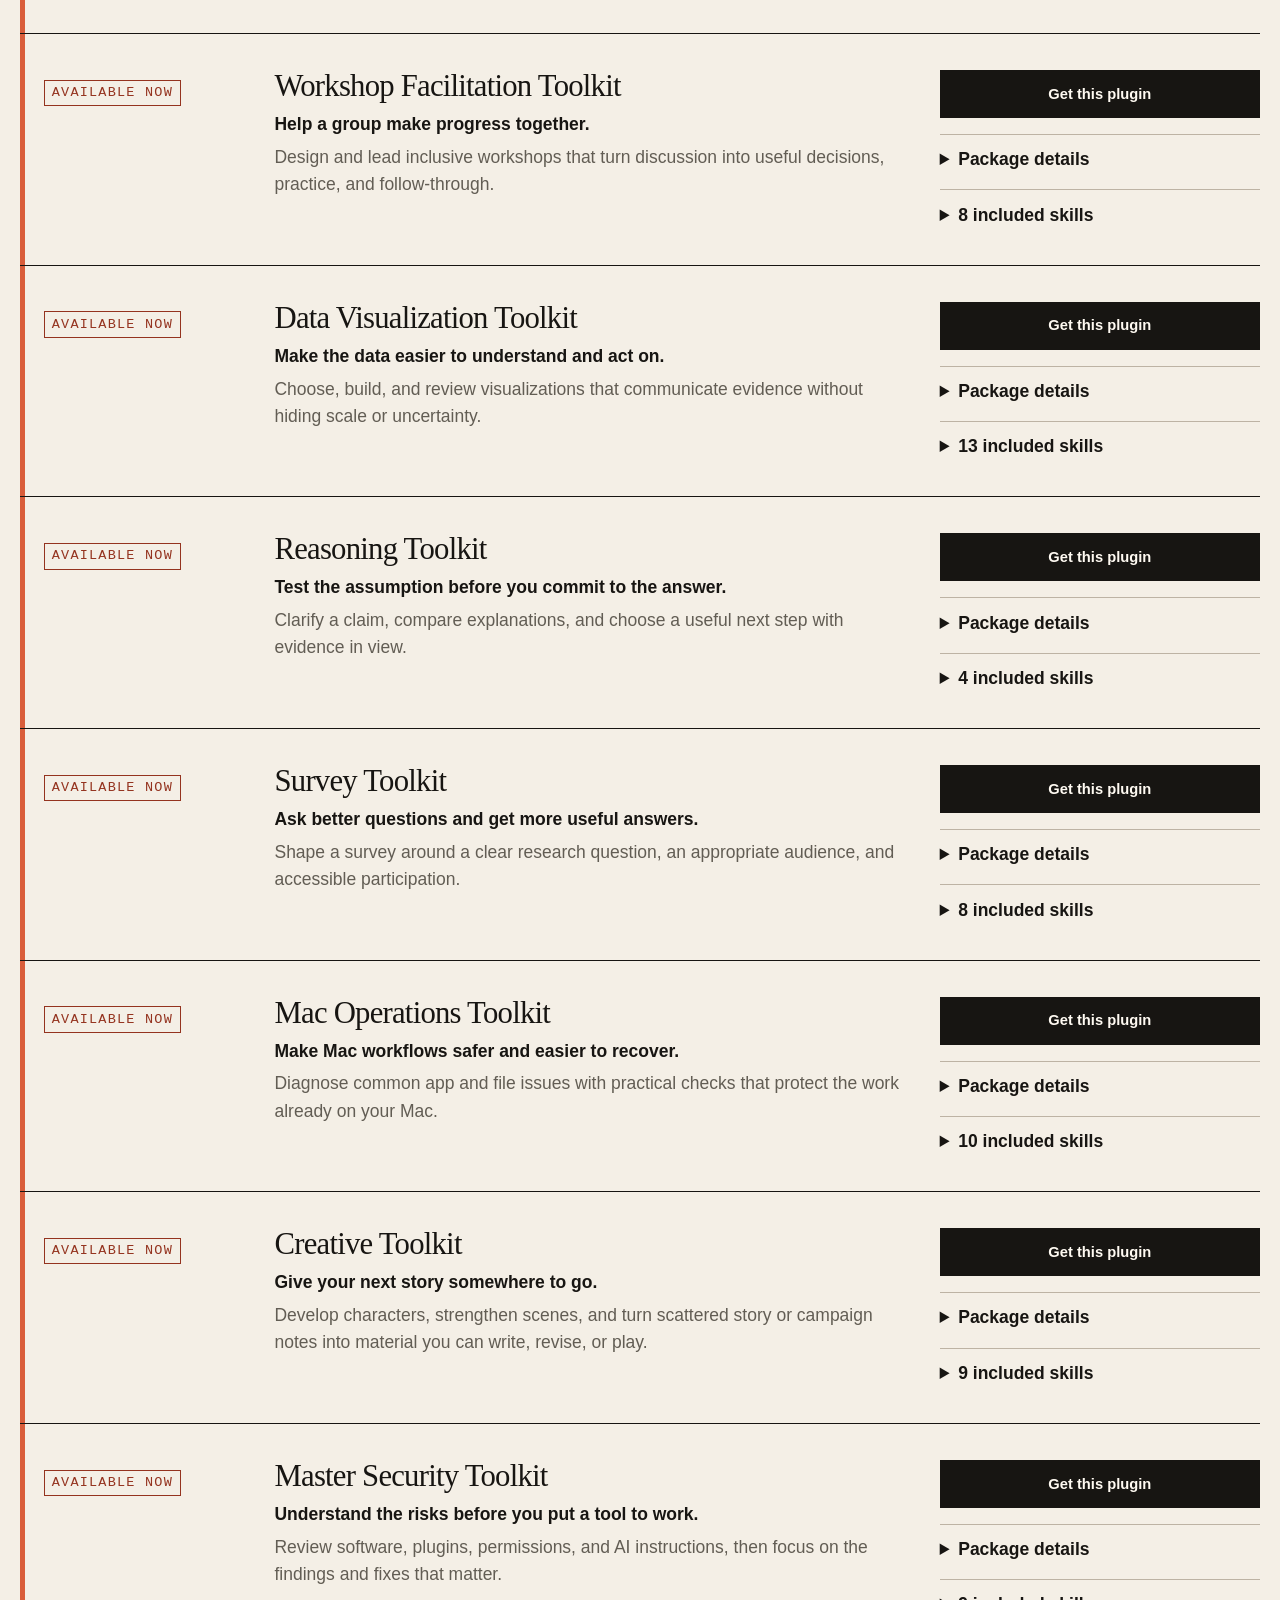
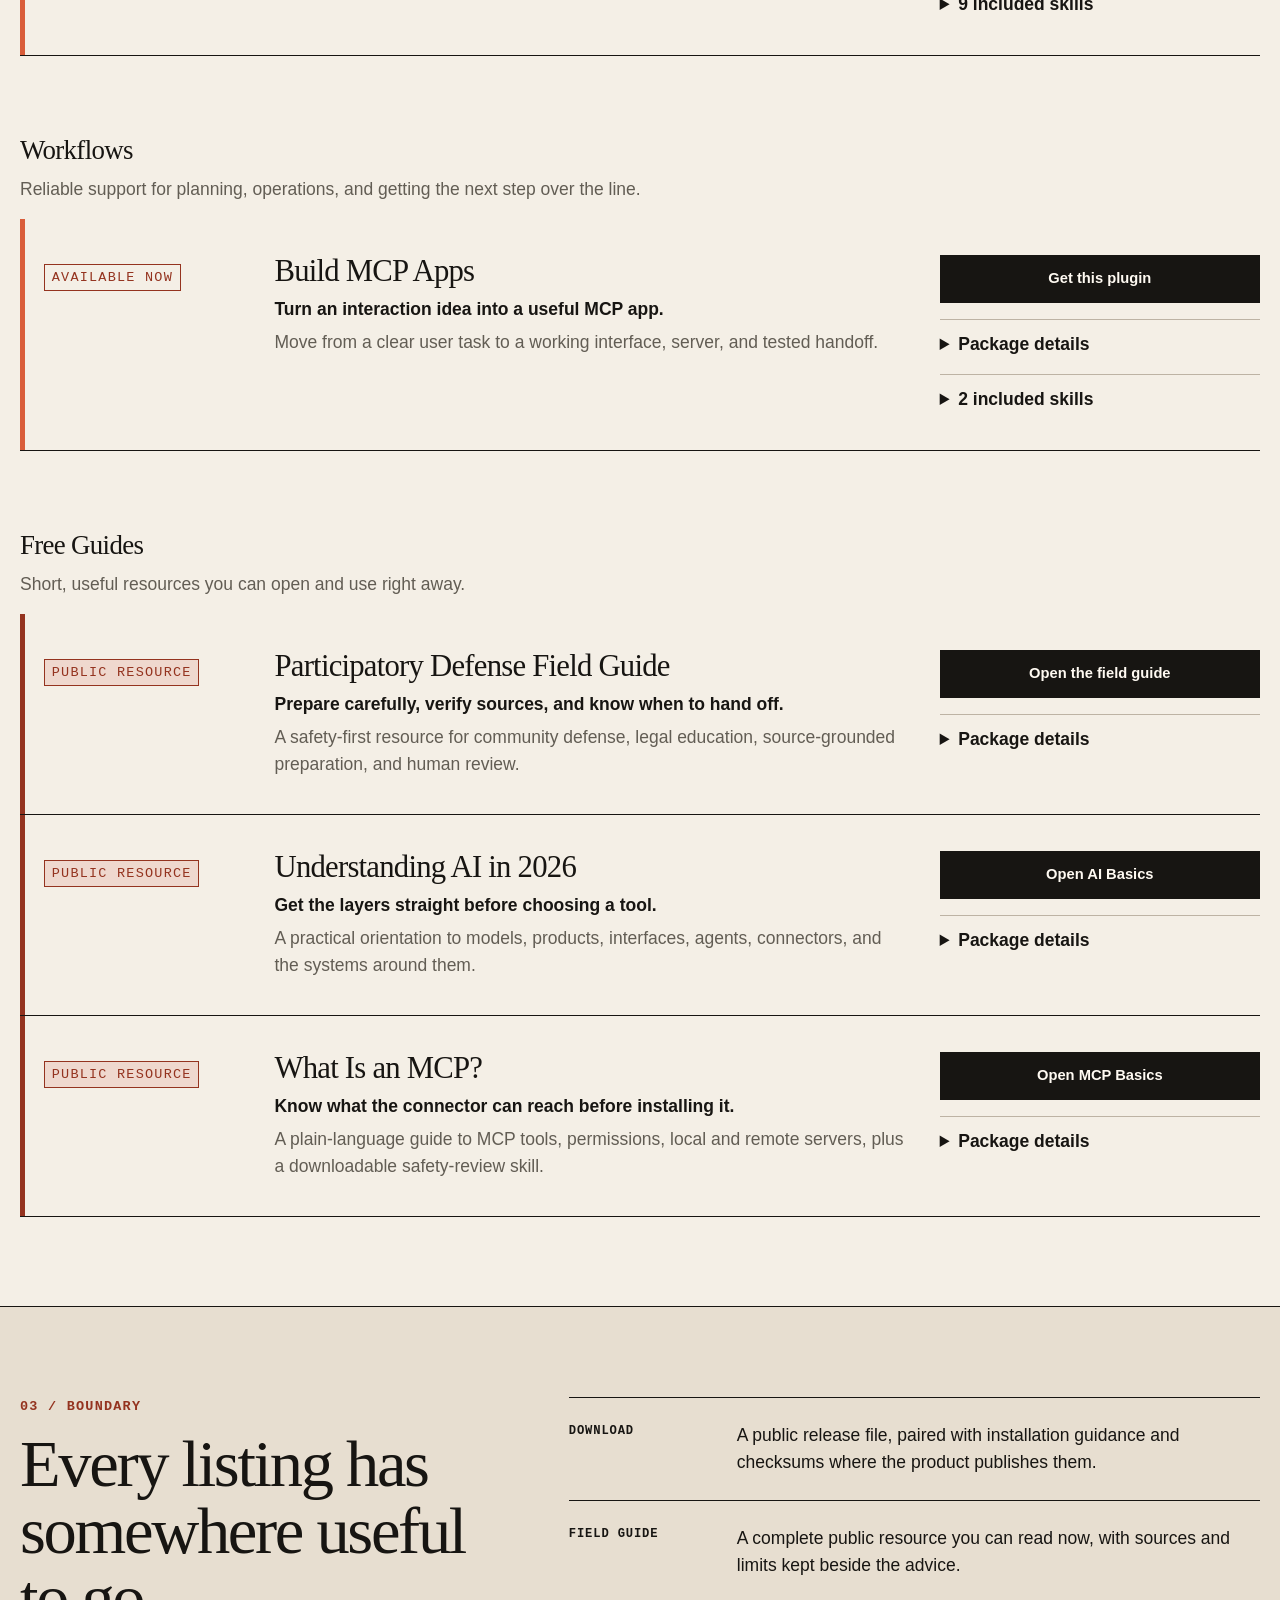
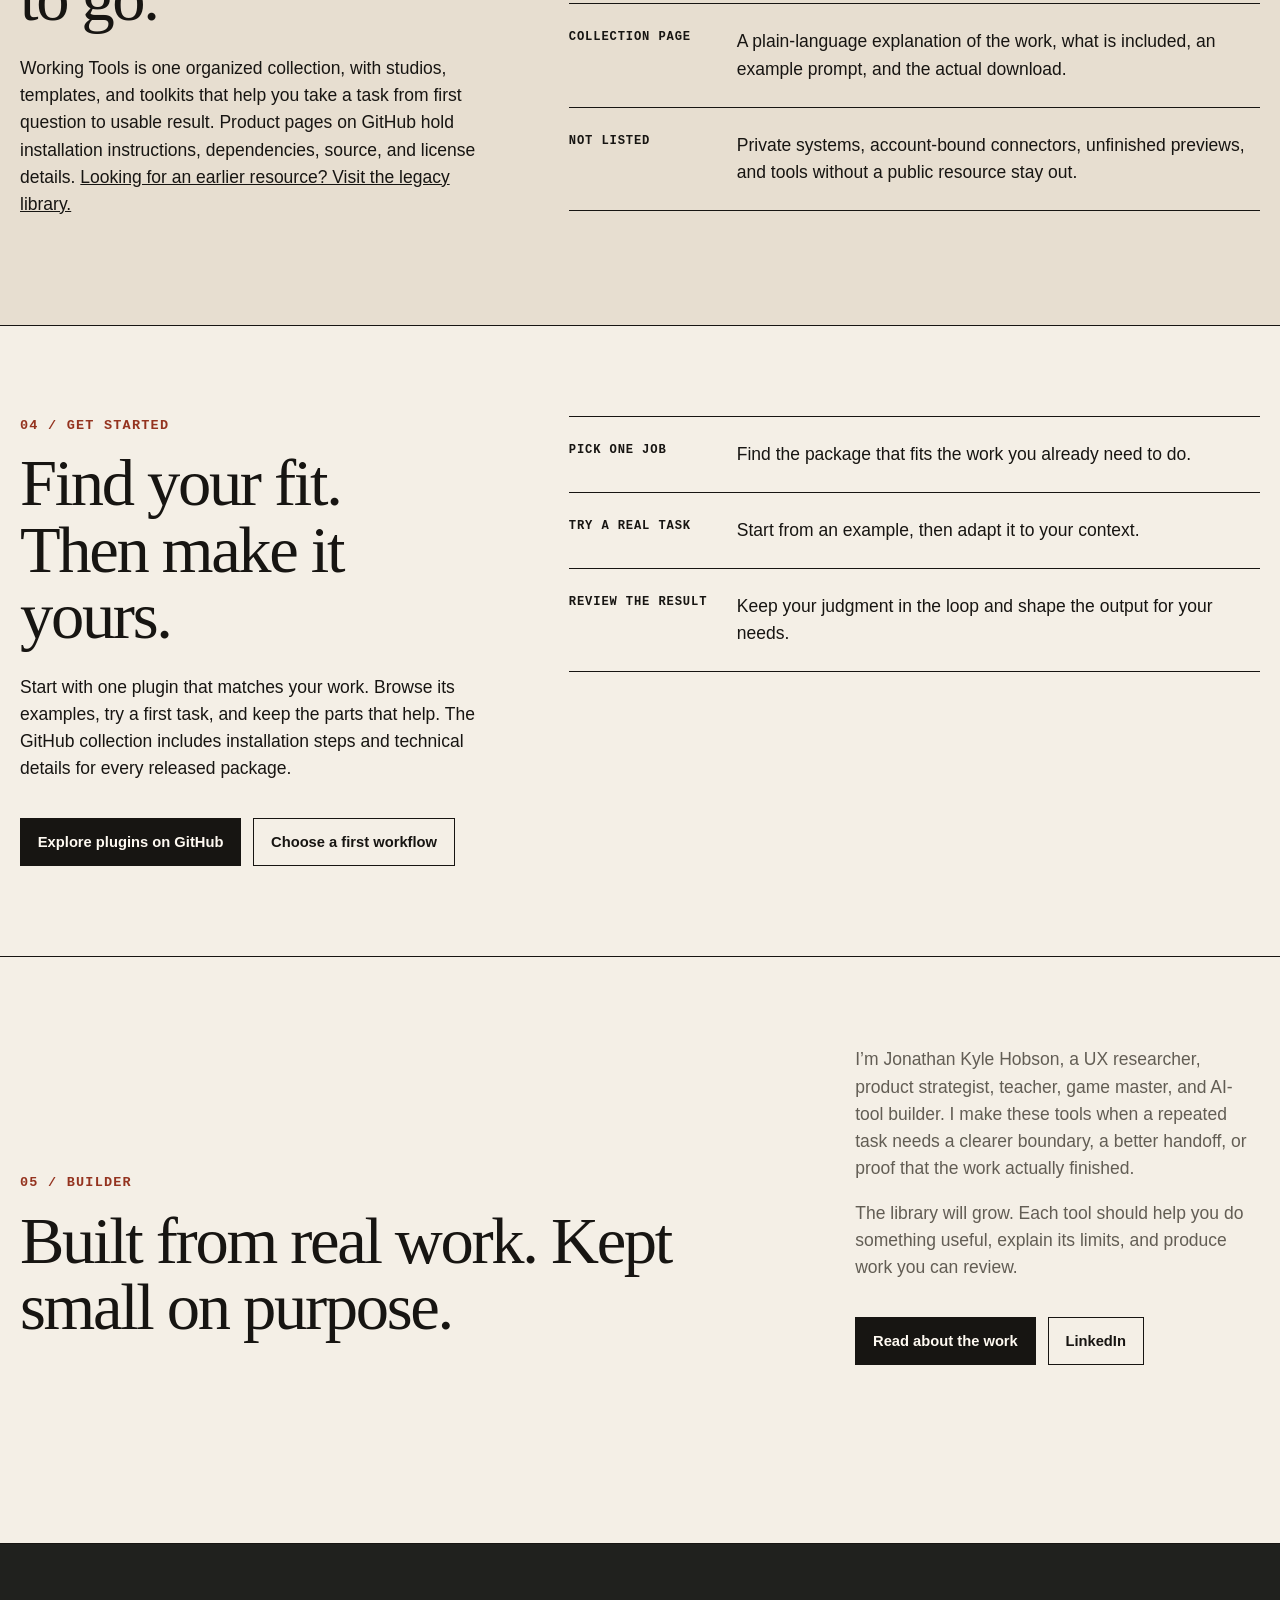
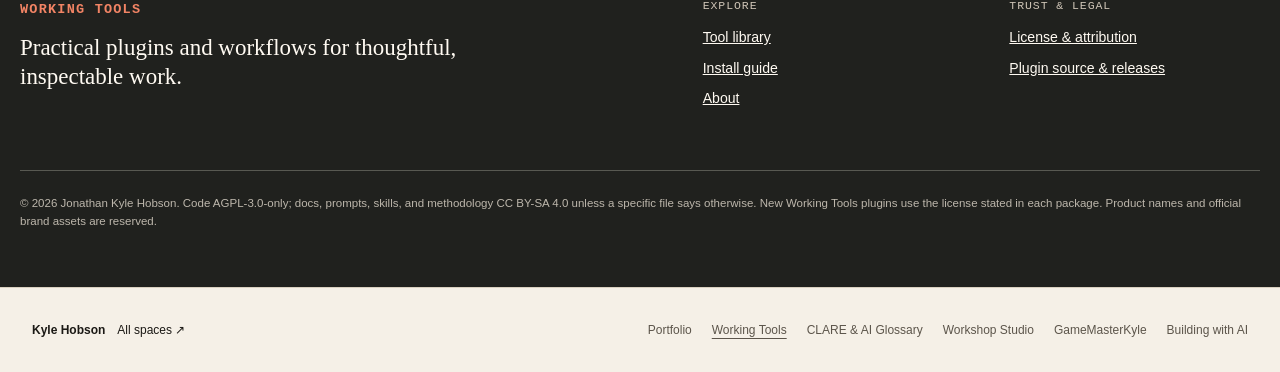
==== commit c391697e: "Present verified plugin releases with clear product names and storefront copy" ====
--- a/index.html
+++ b/index.html
@@ -72,7 +72,7 @@
       <aside class="hero-specimen" aria-label="How to use the Working Tools library">
         <div class="specimen-topline"><span>Working note 07</span><span>Start here</span></div>
         <p class="specimen-before">Find the perfect AI system.</p>
-        <p class="specimen-after">Pick the next bounded job.</p>
+        <p class="specimen-after">Start with one useful task.</p>
         <ol class="specimen-steps">
           <li><span>01</span><strong>Name the work.</strong></li>
           <li><span>02</span><strong>Open the matching resource.</strong></li>
@@ -206,7 +206,7 @@
         </div>
         <div>
           <p>I’m Jonathan Kyle Hobson, a UX researcher, product strategist, teacher, game master, and AI-tool builder. I make these tools when a repeated task needs a clearer boundary, a better handoff, or proof that the work actually finished.</p>
-          <p>The library will change. The rule stays the same: one tool should have one bounded job, a visible limit, and a result a person can inspect.</p>
+          <p>The library will grow. Each tool should help you do something useful, explain its limits, and produce work you can review.</p>
           <div class="button-row"><a class="button button-primary" href="about/">Read about the work</a><a class="button button-quiet" href="https://www.linkedin.com/in/jonathankylehobson/" rel="me">LinkedIn</a></div>
         </div>
       </div>
@@ -222,7 +222,7 @@
     </div>
   </footer>
   <script type="module" src="assets/js/network-frame.js?v=phase3-ux3"></script>
-  <script type="module" src="assets/js/main.js?v=phase3-ux7"></script>
+  <script type="module" src="assets/js/main.js?v=phase3-ux8"></script>
 <!-- kh-footer:start -->
 <nav class="kh-footer" data-kh-space="compass" aria-label="Explore Kyle Hobson’s other spaces">
   <div class="kh-footer-inner"><a class="kh-footer-home" href="https://jonathankhobson.github.io/portfolio/spaces/">Kyle Hobson <span>All spaces ↗</span></a>
